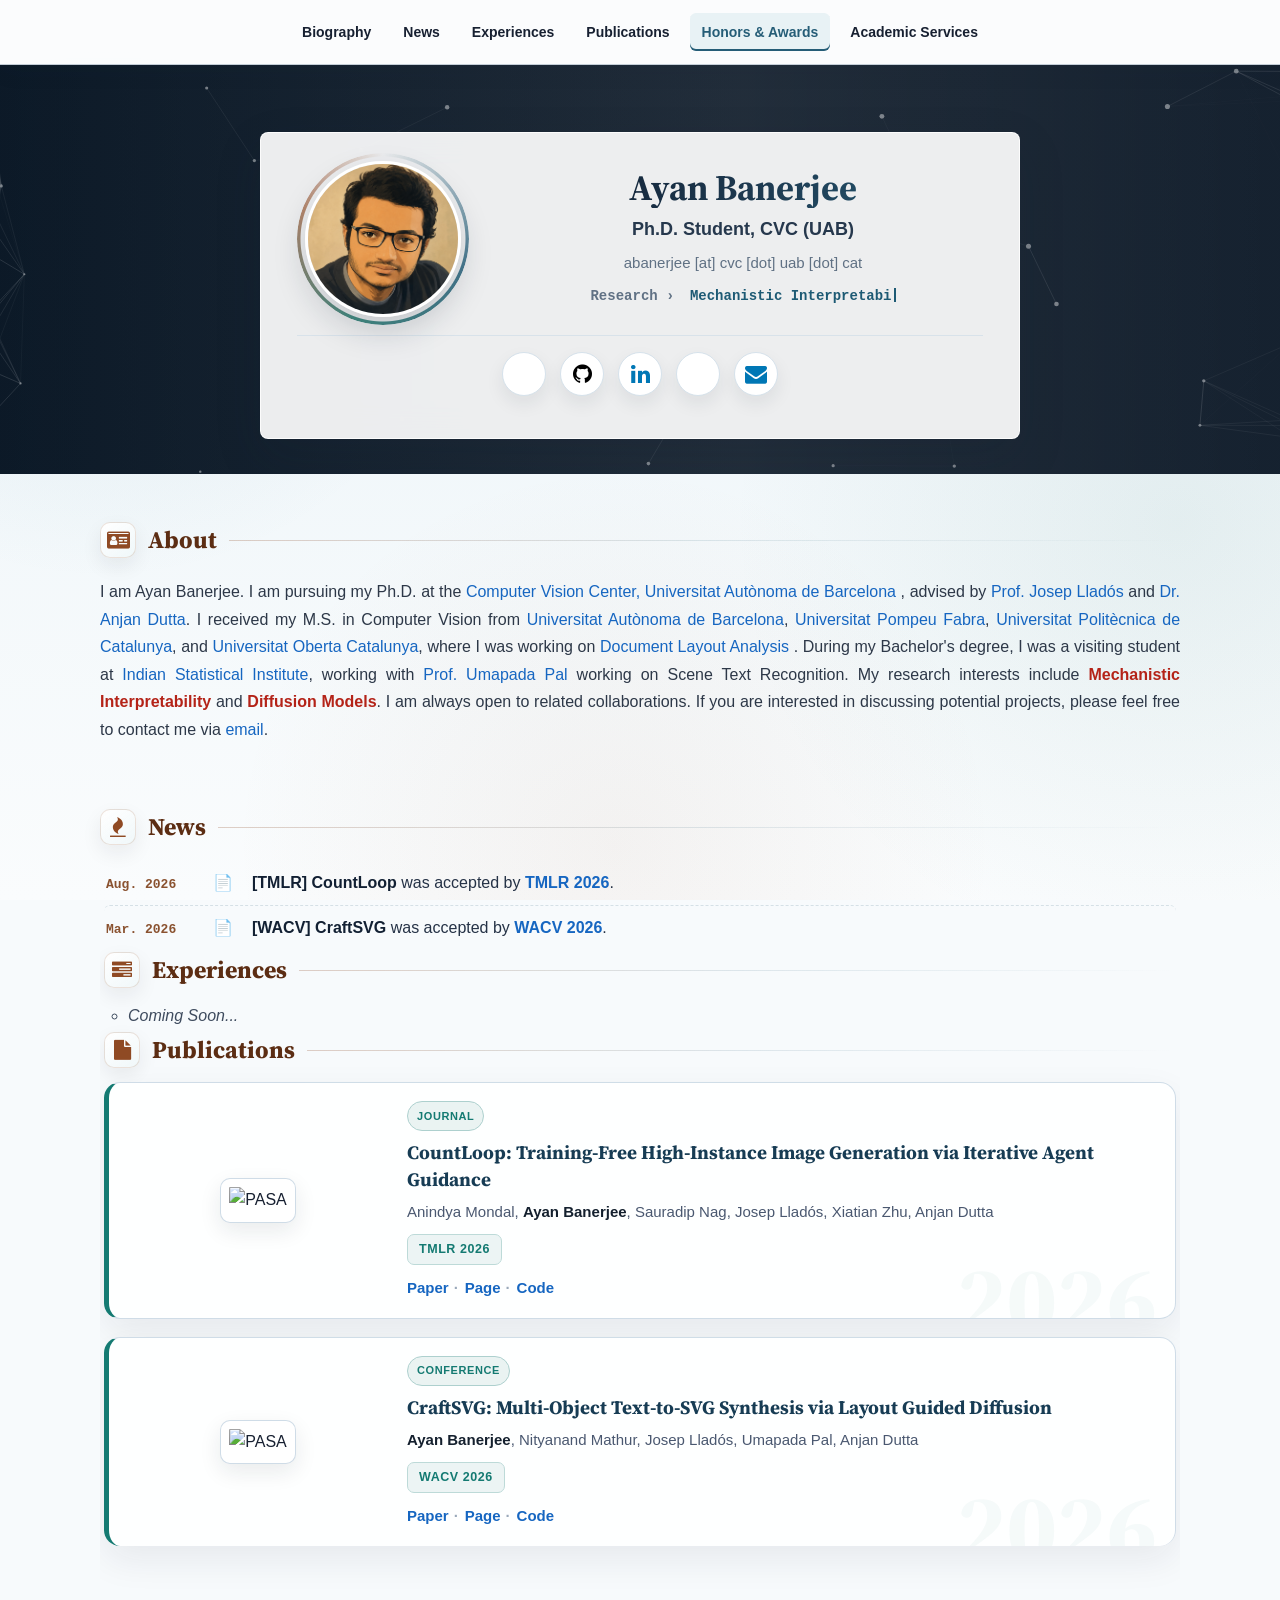
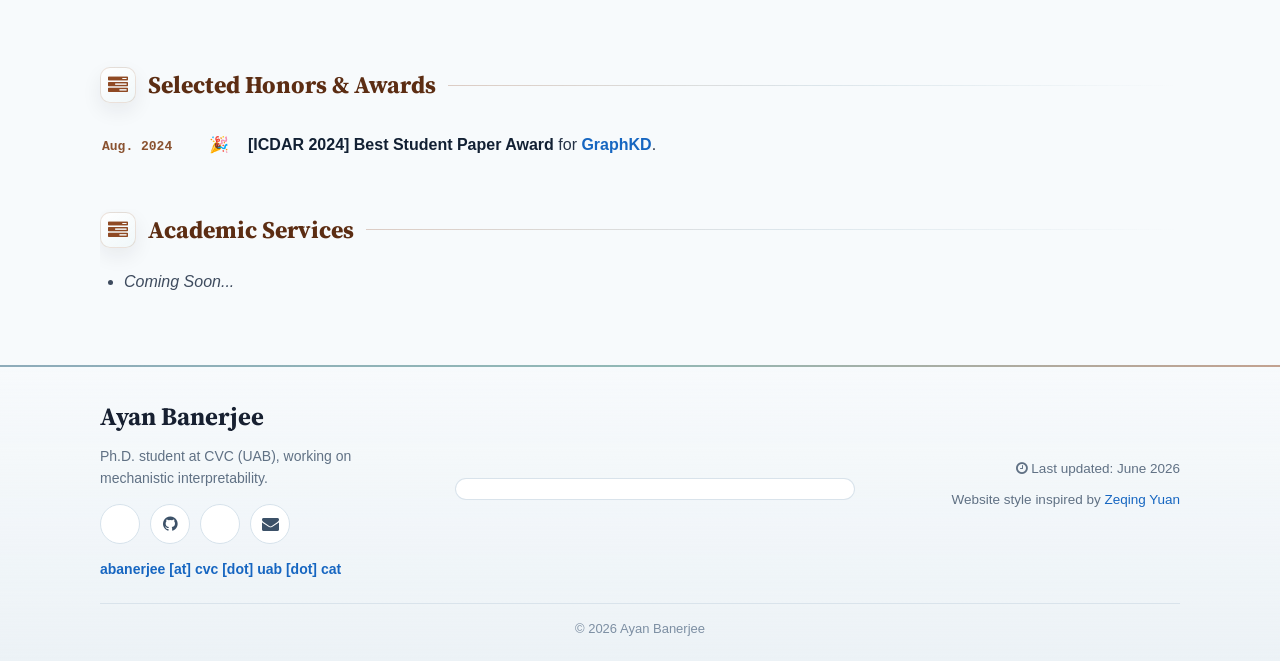
==== index.html @ ef44bd88 "Change news emoji from 🎉 to 📄" ====
<!DOCTYPE html>
<html>

  <head>

  <!-- Global site tag (gtag.js) - Google Analytics -->
  <!-- <script async src="https://www.googletagmanager.com/gtag/js?id=G-RFR2GFKT75"></script>
  <script>
    window.dataLayer = window.dataLayer || [];
    function gtag(){dataLayer.push(arguments);}
    gtag('js', new Date());
  
    gtag('config', 'G-RFR2GFKT75');
  </script> -->
  <!-- Google Tag Manager -->
  <!-- <script>(function(w,d,s,l,i){w[l]=w[l]||[];w[l].push({'gtm.start':
  new Date().getTime(),event:'gtm.js'});var f=d.getElementsByTagName(s)[0],
  'https://www.googletagmanager.com/gtm.js?id='+i+dl;f.parentNode.insertBefore(j,f);
  j=d.createElement(s),dl=l!='dataLayer'?'&l='+l:'';j.async=true;j.src=
  })(window,document,'script','dataLayer','GTM-NC38VTD');</script> -->
  <!-- End Google Tag Manager -->

  <meta charset="utf-8">
  <meta http-equiv="X-UA-Compatible" content="IE=edge">
  <!-- <meta http-equiv="refresh" content="0; URL=https://cs.stanford.edu/~leoyuan/"> -->

  <meta name="viewport" content="width=device-width, initial-scale=1">
	  
	<!-- <meta name="google-site-verification" content="u_--0s_Uw50r4zCgRrzltkmFhNCduYOJwPGlKVTuNJU" /> -->

  <title>Ayan Banerjee</title>
  <meta name="description" lang="en" content="Academic homepage for Ayan Banerjee">
  <meta name="keywords" lang="en" content="Ayan Banerjee" />
  

  <link rel="icon" href="data:image/svg+xml,%3Csvg xmlns='http://www.w3.org/2001/svg' viewBox='0 0 100 100'%3E%3Ctext y='0.9em' font-size='90'%3E%F0%9F%8C%9F%3C/text%3E%3C/svg%3E">
  <link rel="stylesheet" href="main.css">
  <link rel="stylesheet" href="https://maxcdn.bootstrapcdn.com/font-awesome/4.7.0/css/font-awesome.min.css">
  <link rel="stylesheet" href="https://cdn.jsdelivr.net/gh/jpswalsh/academicons@1/css/academicons.min.css">
  <link rel="preconnect" href="https://fonts.googleapis.com">
  <link rel="preconnect" href="https://fonts.gstatic.com" crossorigin>
  <link rel="stylesheet" href="https://fonts.googleapis.com/css2?family=Source+Serif+4:opsz,wght@8..60,600;8..60,700;8..60,800&display=swap">

  <!--[if lt IE 9]>
<script src="//cdnjs.cloudflare.com/ajax/libs/html5shiv/r29/html5.min.js">
</script>
<![endif]-->

  <script type="text/javascript">
    function ShowHide(divId, linkDivId) {
        if(document.getElementById(divId).style.display == 'none') {
            document.getElementById(divId).style.display='block';
            document.getElementById(linkDivId).style.display='none'; // Hide the "read more" link
        }
        else {
            document.getElementById(divId).style.display = 'none';
        }
    }
  </script>

  <style>
    li.indented {
        position: relative;
        padding-left: 90px;
    }

    li.indented::before {
        content: attr(data-date);
        position: absolute;
        left: 0;
        top: 0;
        white-space: nowrap;
    }
  </style>
  

  
</head>


<body>

    <!-- Google Tag Manager (noscript) -->
<!-- <noscript><iframe src="https://www.googletagmanager.com/ns.html?id=GTM-NC38VTD"
height="0" width="0" style="display:none;visibility:hidden"></iframe></noscript> -->
<!-- End Google Tag Manager (noscript) -->

    <div id="scroll-progress" aria-hidden="true"></div>

    <header class="site-header">

  <div class="wrapper">
<nav class="site-nav">
  <a href="#" class="menu-icon">
    <svg viewBox="0 0 18 15">
      <path fill="#424242" d="M18,1.484c0,0.82-0.665,1.484-1.484,1.484H1.484C0.665,2.969,0,2.304,0,1.484l0,0C0,0.665,0.665,0,1.484,0 h15.031C17.335,0,18,0.665,18,1.484L18,1.484z"/>
      <path fill="#424242" d="M18,7.516C18,8.335,17.335,9,16.516,9H1.484C0.665,9,0,8.335,0,7.516l0,0c0-0.82,0.665-1.484,1.484-1.484 h15.031C17.335,6.031,18,6.696,18,7.516L18,7.516z"/>
      <path fill="#424242" d="M18,13.516C18,14.335,17.335,15,16.516,15H1.484C0.665,15,0,14.335,0,13.516l0,0 c0-0.82,0.665-1.484,1.484-1.484h15.031C17.335,12.031,18,12.696,18,13.516L18,13.516z"/>
    </svg>
  </a>

  <div class="trigger">
    <a class="page-link" href="#bio"><b>Biography</b></a>
    <a class="page-link" href="#news"><b>News</b></a>
    <a class="page-link" href="#timeline"><b>Experiences</b></a>
    <a class="page-link" href="#publications"><b>Publications</b></a>
   <!-- <a class="page-link" href="#codebase"><b>GitHub</b></a> -->
    <a class="page-link" href="#awards"><b>Honors & Awards</b></a>
    <a class="page-link" href="#academicservices"><b>Academic Services </b></a>
    <!--<a class="page-link" href="#otherprojects">Projects</a>-->
    <!-- Button for Posts -->
  </div>
</nav>
  </div>
</header>

  <div id="profile-cover" class="cover shallow-bg img-responsive">
    <canvas id="neural-canvas" aria-hidden="true"></canvas>
    <div id="profile-namecard" class="profile-wrapper wrapper-light">
      <div id="my-pic" class="profile-col profile-col-1">
        <img id="profile-avatar" src="images/me.png" alt="Me" class="circle-img border-dark"/>
      </div>
      <div id="my-contact" class="profile-col profile-col-2">
        <div id="my-name" class="text-grey-dark">
          Ayan Banerjee<br>
        </div>
        <div id="my-title" class="text-grey">
          Ph.D. Student, CVC (UAB)
        </div>
        <div id="my-email" class="text-grey-light">
          abanerjee [at] cvc [dot] uab [dot] cat
        </div>
        <div id="my-research-line" aria-label="Research interests">
          <span class="typing-prefix">Research&nbsp;›</span>
          <span id="typing-text"></span><span class="typing-caret" aria-hidden="true"></span>
        </div>

	</div>
        <div class="social-media">
          <a href="https://scholar.google.com/citations?user=1Ew-_BcAAAAJ&hl=en" target="_blank" class="icon-button linkedin">
          <i class="ai ai-google-scholar-square icon-linkedin"></i>
            <span></span>
          </a>

          <a href="https://github.com/ayanban011" target="_blank" class="icon-button github">
            <i class="fa fa-github icon-github"></i>
            <span></span>
          </a>

          <a href="https://www.linkedin.com/in/ayan-banerjee-733b5b16b/" target="_blank" class="icon-button linkedin">
            <i class="fa fa-linkedin icon-linkedin"></i>
            <span></span>
          </a>
         
          <a href="work/Resume_AyanBanerjee.pdf" target="_blank" class="icon-button github">
            <i class="ai ai-cv icon-github"></i>
            <span></span>
          </a>

          <a href="mailto:abanerjee@cvc.uab.cat" target="_blank" class="icon-button linkedin">
            <i class="fa fa-envelope icon-linkedin"></i>
            <span></span>
          </a>
        </div>
      </div>

      <!-- <div id="my-desc" class="profile-col profile-col-2 hide">
        <div id="my-desc-title">
          Another me.
        </div>
        <div id="my-desc-content">
          I enjoy running, traveling, hiking, movies, music and so much more<br>
        </div>
      </div> -->
    </div>
  <!-- <script type="text/javascript">
    function deepFeature()
    {
      $('#profile-avatar').attr('src', 'images/self-portrait/deep-me.jpg');
      $('#profile-avatar').removeClass('border-dark');
      $('#profile-avatar').addClass('border-bright');

      $('#profile-cover').removeClass('shallow-bg');
      $('#profile-cover').addClass('deep-bg');
      
      $('#profile-namecard').removeClass('wrapper-light');
      $('#profile-namecard').addClass('wrapper-dark');
      
      $('#my-desc').removeClass('hide');
      $('#my-contact').addClass('hide');    
      // console.log('Move in now...');
    }

    function shallowFeature()
    {
      $('#profile-avatar').attr('src', 'images/self-portrait/me.jpg');
      $('#profile-avatar').removeClass('border-bright');
      $('#profile-avatar').addClass('border-dark');

      $('#profile-cover').removeClass('deep-bg');
      $('#profile-cover').addClass('shallow-bg');
      
      $('#profile-namecard').removeClass('wrapper-dark');
      $('#profile-namecard').addClass('wrapper-light');
      
      $('#my-contact').removeClass('hide');
      $('#my-desc').addClass('hide');
      // console.log('Move out now...');
    }

    $(function() { 
      $('#my-pic').hover(deepFeature, shallowFeature);
    })

  </script> -->

<div class="page-content">
<div class="wrapper">
<div id="bio" class="bio">

  <h1 class="md-heading text-left">
    <i class="fa fa-id-card" aria-hidden="true"></i>
    About
  </h1>
  <div class="bio-body" style="overflow:hidden;">
    <p>
      I am Ayan Banerjee. I am pursuing my Ph.D. at the <a href="https://www.cvc.uab.es/" target="_blank">Computer Vision Center, Universitat Autònoma de Barcelona
</a>, advised by <a href="https://scholar.google.com/citations?hl=en&user=92pWl-AAAAAJ&view_op=list_works&sortby=pubdate" target="_blank">Prof. Josep Lladós</a> and <a href="https://scholar.google.com/citations?user=1aKTzmIAAAAJ&hl=en" target="_blank">Dr. Anjan Dutta</a>.
      I received my M.S. in Computer Vision from <a href="https://www.uab.cat/" target="_blank">Universitat Autònoma de Barcelona</a>, <a href="https://www.upf.edu/en/" target="_blank">Universitat Pompeu Fabra</a>, <a href="https://www.upc.edu/ca" target="_blank">Universitat Politècnica de Catalunya</a>, and <a href="https://www.uoc.edu/en" target="_blank">Universitat Oberta Catalunya</a>,
      where I was working on <a href="https://scholar.google.com/citations?user=1Ew-_BcAAAAJ&hl=en" target="_blank">Document Layout Analysis </a>.
      During my Bachelor's degree, I was a visiting student at <a href="https://www.isical.ac.in/index" target="_blank">Indian Statistical Institute</a>,
      working with <a href="https://www.isical.ac.in/~umapada/" target="_blank">Prof. Umapada Pal</a> working on Scene Text Recognition.
      My research interests include <span class="research-highlight">Mechanistic Interpretability</span> and <span class="research-highlight">Diffusion Models</span>.
      I am always open to related collaborations. If you are interested in discussing potential projects, please feel free to contact me via
      <a href="mailto:abanerjee@cvc.uab.cat" target="_blank">email</a>.

      <!--<br>
      <span class="about-highlight">I will be attending <a href="https://2026.ieee-isit.org/" target="_blank">ISIT 2026</a> and <a href="https://icml.cc/Conferences/2026" target="_blank">ICML 2026</a>, and I look forward to meeting you in person there.</span>
      <br>-->
    </p>
<!--
<div class="bio-grid">
<div class="bio-panel">
  <h3>
    <i class="fa fa-star" aria-hidden="true"></i>
    <strong>Interests</strong>
  </h3>
  <ul>
    <li><b>Multi-modal Large Language Models</b></li>
    <li><b>Watermarking for LLMs</b></li>
    <li><b>World Models</b></li>
    <li><b>Computer Vision</b></li>
  
  </ul>
</div>

<div class="bio-panel">
  <h3>
    <i class="fa fa-graduation-cap" aria-hidden="true"></i>
    <strong>Education</strong>
  </h3>
  <b>Jiangxi University of Science and Technology</b><br>
  <ul>
    <li>B.Eng. in Artificial Intelligence, Sep. 2021 - Jun. 2025</li>
    <li>Advisor: <a href="https://ie.jxust.edu.cn/info/1094/8189.htm" target="_blank">Prof. Huilan Luo</a></li>
  </ul>
</div>
</div>
-->
</div>
</div>
<!---Need to Edit-->

<div id="news" class="news-section">
  <h1 class="md-heading text-left">
    <i class="fa fa-fire" aria-hidden="true"></i>
    News
  </h1>
  <!--<ul class="placeholder-list">
      <li><em>Coming Soon...</em></li>
    </ul>-->

  <ul class="news-list">
    <li class="news-item">
      <time datetime="2026-08">Aug. 2026</time>
      <span class="news-emoji" aria-hidden="true">📄</span>
      <span><strong>[TMLR]</strong> <strong>CountLoop</strong> was accepted by <a href="https://arxiv.org/abs/2508.16644" target="_blank">TMLR 2026</a>.</span>
    </li>

    <li class="news-item">
      <time datetime="2026-03">Mar. 2026</time>
      <span class="news-emoji" aria-hidden="true">📄</span>
      <span><strong>[WACV]</strong> <strong>CraftSVG</strong> was accepted by <a href="https://arxiv.org/abs/2404.00412" target="_blank">WACV 2026</a>.</span>
    </li>
    <!--
    <li class="news-item">
      <time datetime="2025-08">Aug. 2025</time>
      <span class="news-emoji" aria-hidden="true">🏫</span>
      <span><strong>[HKUST(GZ)]</strong> Joined <a href="https://hkust-gz.edu.cn/" target="_blank">HKUST(GZ)</a> as a Research Assistant.</span>
    </li>
    <li class="news-item">
      <time datetime="2025-06">Jun. 2025</time>
      <span class="news-emoji" aria-hidden="true">🎓</span>
      <span><strong>[JXUST]</strong> Graduated from <a href="https://www.jxust.edu.cn/" target="_blank">Jiangxi University of Science and Technology</a> with a B.Eng. in Artificial Intelligence.</span>
    </li>
    <li class="news-item">
      <time datetime="2025-03">Mar. 2025</time>
      <span class="news-emoji" aria-hidden="true">📄</span>
      <span><strong>[TGRS]</strong> <strong>LiteSalNet</strong> was accepted by <a href="https://ieeexplore.ieee.org/document/10945380" target="_blank">TGRS</a>.</span>
    </li>
  </ul>
</div>
-->
<div id="timeline" class="timeline-brief">
  <h1 class="md-heading text-left">
    <i class="fa fa-tasks" aria-hidden="true"></i>
    Experiences
  </h1>
  <ul class="placeholder-list">
      <li><em>Coming Soon...</em></li>
    </ul>
  <!--
  <div class="timeline-body">

    <div class="timeline-item">
      <div class="timeline-date">
        <img class="social-icon" src="images/images/hkust-gz.png"/>
        Aug. 2025 - Now
      </div>
      <div class="timeline-title">
        Research Assistant @ <a href="https://hkust-gz.edu.cn/" target="_blank">Hong Kong University of Science and Technology (Guangzhou)</a>
      </div>
      <div class="timeline-desc">
        <div class="timeline-host">
          Supervisor: <a href="https://haiyun-he.github.io/" target="_blank">Assistant Prof. Haiyun He</a>
        </div>
      </div>
    </div>

    <div class="timeline-item">
      <div class="timeline-date">
        <img class="social-icon wide-logo" src="https://www.zhipuai.cn/logo-en.svg" alt="Z.AI logo"/>
        Feb. 2025 - Jul. 2025
      </div>
      <div class="timeline-title">
        Algorithm Intern @ <a href="https://zhipuai.cn/" target="_blank">Z.AI</a>
      </div>
      <div class="timeline-desc">
        <div class="timeline-host">
          Focus: Large Language Model Inference and Hallucination
        </div>
      </div>
    </div>

    <div class="timeline-item">
      <div class="timeline-date">
        <img class="social-icon" src="images/images/WU.png"/>
        Jul. 2024 - Jan. 2025
      </div>
      <div class="timeline-title">
        Visiting Student @ <a href="https://westlake.edu.cn/" target="_blank">Westlake University</a>
      </div>
      <div class="timeline-desc">
        <div class="timeline-host">
          Supervisor: <a href="https://huanwang.tech/" target="_blank">Assistant Prof. Huan Wang</a>
        </div>
      </div>
    </div>

    <div class="timeline-item">
      <div class="timeline-date">
        <img class="social-icon" src="https://www.urongda.com/images/normal/medium/jiangxi-university-of-science-and-technology-logo-1024px.png" alt="JXUST logo"/>
        Sep. 2021 - Jun. 2025
      </div>
      <div class="timeline-title">
        B.Eng. in Artificial Intelligence @ <a href="https://www.jxust.edu.cn/" target="_blank">Jiangxi University of Science and Technology</a>
      </div>
      <div class="timeline-desc">
        <div class="timeline-host">
          Supervisor: <a href="https://ie.jxust.edu.cn/info/1094/8189.htm" target="_blank">Prof. Huilan Luo</a>
        </div>
      </div>
    </div>

  </div>
</div>
-->
<div id="publications" class="publications">
  <h1 class="md-heading text-left">
    <i class="fa fa-file" aria-hidden="true"></i>
    Publications
  </h1>
  
  <div class="pub-list">
    <!--PASA-->
    <div class="pub pub-conference" data-selected="true" data-year="2026">
      <div class="pub-left" data-venue="TMLR 2026">
        <img class="intro-img frame" src="https://arxiv.org/html/2508.16644v4/figs/model_countloop.png" alt="PASA">
      </div>
      <div class="pub-right">
        <div class="pub-eyebrow">
          <span class="pub-kind">Journal</span>
          <!--<span class="pub-rank">CCF A</span>-->
        </div>
        <div class="title">
          CountLoop: Training-Free High-Instance Image Generation via Iterative Agent Guidance
        </div>
        <div class="authors">
          <font style="font-size: 11pt;">
            Anindya Mondal, <b>Ayan Banerjee</b>, Sauradip Nag, Josep Lladós, Xiatian Zhu, Anjan Dutta
          </font>
        </div>
        <div class="publish">
          <span class="place">TMLR 2026</span>
        </div>
        <div class="tags">
          <a class="tag" href="https://arxiv.org/abs/2508.16644" target="_blank">Paper</a>
          <a class="tag" href="https://mondalanindya.github.io/CountLoop/" target="_blank">Page</a>
          <a class="tag" href="https://github.com/mondalanindya/CountLoop/" target="_blank">Code</a>
        </div>
      </div>
    </div>
    <div class="pub pub-conference" data-selected="true" data-year="2026">
      <div class="pub-left" data-venue="WACV 2026">
        <img class="intro-img frame" src="https://arxiv.org/html/2404.00412v3/teaser_wacv.png" alt="PASA">
      </div>
      <div class="pub-right">
        <div class="pub-eyebrow">
          <span class="pub-kind">Conference</span>
          <!--<span class="pub-rank">CCF A</span>-->
        </div>
        <div class="title">
          CraftSVG: Multi-Object Text-to-SVG Synthesis via Layout Guided Diffusion
        </div>
        <div class="authors">
          <font style="font-size: 11pt;">
            <b>Ayan Banerjee</b>, Nityanand Mathur, Josep Lladós, Umapada Pal, Anjan Dutta
          </font>
        </div>
        <div class="publish">
          <span class="place">WACV 2026</span>
        </div>
        <div class="tags">
          <a class="tag" href="https://arxiv.org/abs/2404.00412" target="_blank">Paper</a>
          <a class="tag" href="https://svgcraf.github.io/" target="_blank">Page</a>
          <a class="tag" href="https://github.com/ayanban011/SVGCraft" target="_blank">Code</a>
        </div>
      </div>
    </div>
    <!-- Niagara -->
     <!--
    <div class="pub pub-journal" data-selected="true" data-year="2025">
      <div class="pub-left" data-venue="TCSVT 2025">
        <img class="intro-img frame" src="https://arxiv.org/html/2503.12553v2/x27.png" alt="Niagara">
      </div>
      <div class="pub-right">
        <div class="pub-eyebrow">
          <span class="pub-kind">Journal</span>
          <span class="pub-rank">CCF B</span>
        </div>
        <div class="title">
          Niagara: Normal-Integrated Geometric Affine Field for Scene Reconstruction from a Single View
        </div>
        <div class="authors">
          <font style="font-size: 11pt;">
            Xianzu Wu*, <b>Zhenxin Ai*</b>, Harry Yang, Ser-Nam Lim, Jun Liu, Huan Wang
          </font>
        </div>
        <div class="publish">
          <span class="place">TCSVT 2025</span>
        </div>
        <div class="tags">
          <a class="tag" href="https://ieeexplore.ieee.org/document/11299106" target="_blank">Paper</a>
          <a class="tag" href="https://ai-kunkun.github.io/Niagara_page/" target="_blank">Page</a>
          <a class="tag" href="https://github.com/xianzuwu/Niagara" target="_blank">Code</a>
          <a class="tag tag-media" href="https://mp.weixin.qq.com/s/W9nvpQwYrLRO_NipOMNdcA" target="_blank"><i class="fa fa-newspaper-o" aria-hidden="true"></i>&nbsp;量子位</a>
        </div>
      </div>
    </div>
  -->
    <!-- LiteSalNet -->
     <!--
    <div class="pub pub-journal" data-selected="true" data-year="2025">
      <div class="pub-left" data-venue="TGRS 2025">
        <img class="intro-img frame" src="images/images/LiteSal.png" alt="LiteSalNet">
      </div>
      <div class="pub-right">
        <div class="pub-eyebrow">
          <span class="pub-kind">Journal</span>
          <span class="pub-rank">CCF B</span>
        </div>
        <div class="title">
          A Lightweight Multi-Stream Framework for Salient Object Detection in Optical Remote Sensing
        </div>
        <div class="authors">
          <font style="font-size: 11pt;">
            <b>Zhenxin Ai</b>, Huilan Luo, Jianqin Wang
          </font>
        </div>
        <div class="publish">
          <span class="place">TGRS 2025</span>
        </div>
        <div class="tags">
          <a class="tag" href="https://ieeexplore.ieee.org/document/10945380" target="_blank">Paper</a>
          <a class="tag" href="https://ai-kunkun.github.io/LiteSalNet_page/" target="_blank">Page</a>
          <a class="tag" href="https://github.com/ai-kunkun/LiteSalNet" target="_blank">Code</a>
        </div>
      </div>
    </div>
  -->
  </div>
</div>
<!--
<div id="codebase" class="bio">
  <div class="bio-body" style="overflow:hidden;">
    <h1 class="md-heading text-left">
      <i class="fa fa-github" aria-hidden="true"></i>
      GitHub
    </h1>  

    <div class="card-container">
    -->
        <!-- PASA -->
         <!--
        <div class="github-card">
          <div>
            <a class="repo-link" href="https://github.com/ai-kunkun/PASA" target="_blank">
              ai-kunkun/<strong>PASA</strong>
            </a>
            <span class="label">Project</span>
          </div>
          <div class="description">
            Official implementation of <em>PASA</em>: A principled embedding-space watermarking approach for LLM-generated text under semantic-invariant attacks.
          </div>
          <div class="meta">
            <div class="dot"></div>
            <div>Python</div>
            <a href="https://github.com/ai-kunkun/PASA/stargazers" target="_blank">
              <svg fill="currentColor" viewBox="0 0 1024 1024" xmlns="http://www.w3.org/2000/svg" aria-hidden="true">
                <path d="M908.1 353.1l-253.9-36.9L540.7 86.1c-3.1-6.3-8.2-11.4-14.5-14.5-15.8-7.8-35-1.3-42.9 
                14.5L369.8 316.2 115.9 353.1c-7 1-13.4 4.3-18.3 9.3a32.05 32.05 0 0 0 .6 45.3l183.7 
                179.1-43.4 252.9a31.95 31.95 0 0 0 46.4 33.7L512 754l227.1 
                119.4c6.2 3.3 13.4 4.4 20.3 3.2 17.4-3 29.1-19.5 
                26.1-36.9l-43.4-252.9 183.7-179.1c5-4.9 
                8.3-11.3 9.3-18.3 2.7-17.5-9.5-33.7-27-36.3z"></path>
              </svg>
              Star &nbsp; <span id="star-pasa">–</span>
            </a>
            <a href="https://github.com/ai-kunkun/PASA/network/members" target="_blank">
              <svg fill="currentColor" viewBox="0 0 16 16" xmlns="http://www.w3.org/2000/svg" aria-hidden="true">
                <path d="M14 4a2 2 0 1 0-2.47 1.94V7a.48.48 0 0 1-.27.44L8.49 
                8.88l-2.76-1.4A.49.49 0 0 1 5.46 7V5.94a2 2 0 1 0-1 
                0V7a1.51 1.51 0 0 0 .82 1.34L8 
                9.74v1.32a2 2 0 1 0 1 0V9.74l2.7-1.36A1.49 
                1.49 0 0 0 12.52 7V5.92A2 2 0 0 0 14 
                4zM4 4a1 1 0 1 1 2 0 1 1 0 0 1-2 
                0zm5.47 9a1 1 0 1 1-2 0 1 1 0 0 
                1 2 0zM12 5a1 1 0 1 1 0-2 1 1 0 0 1 0 2z"></path>
              </svg>
              Fork &nbsp; <span id="fork-pasa">–</span>
            </a>
          </div>
        </div>
      -->
        <!-- Niagara -->
        <!--
        <div class="github-card">
          <div>
            <a class="repo-link" href="https://github.com/xianzuwu/Niagara" target="_blank">
              xianzuwu/<strong>Niagara</strong>
            </a>
            <span class="label">Project</span>
          </div>
          <div class="description">
            Official PyTorch implementation of <em>Niagara</em>: Normal-Integrated Geometric Affine Field for Single-View Scene Reconstruction.
          </div>
          <div class="meta">
            <div class="dot"></div>
            <div>Python</div>
            <a href="https://github.com/xianzuwu/Niagara/stargazers" target="_blank">
              <svg fill="currentColor" viewBox="0 0 1024 1024" xmlns="http://www.w3.org/2000/svg" aria-hidden="true">
                <path d="M908.1 353.1l-253.9-36.9L540.7 86.1c-3.1-6.3-8.2-11.4-14.5-14.5-15.8-7.8-35-1.3-42.9 
                14.5L369.8 316.2 115.9 353.1c-7 1-13.4 4.3-18.3 9.3a32.05 32.05 0 0 0 .6 45.3l183.7 
                179.1-43.4 252.9a31.95 31.95 0 0 0 46.4 33.7L512 754l227.1 
                119.4c6.2 3.3 13.4 4.4 20.3 3.2 17.4-3 29.1-19.5 
                26.1-36.9l-43.4-252.9 183.7-179.1c5-4.9 
                8.3-11.3 9.3-18.3 2.7-17.5-9.5-33.7-27-36.3z"></path>
              </svg>
              Star &nbsp; <span id="star-niagara">–</span>
            </a>
            <a href="https://github.com/xianzuwu/Niagara/network/members" target="_blank">
              <svg fill="currentColor" viewBox="0 0 16 16" xmlns="http://www.w3.org/2000/svg" aria-hidden="true">
                <path d="M14 4a2 2 0 1 0-2.47 1.94V7a.48.48 0 0 1-.27.44L8.49 
                8.88l-2.76-1.4A.49.49 0 0 1 5.46 7V5.94a2 2 0 1 0-1 
                0V7a1.51 1.51 0 0 0 .82 1.34L8 
                9.74v1.32a2 2 0 1 0 1 0V9.74l2.7-1.36A1.49 
                1.49 0 0 0 12.52 7V5.92A2 2 0 0 0 14 
                4zM4 4a1 1 0 1 1 2 0 1 1 0 0 1-2 
                0zm5.47 9a1 1 0 1 1-2 0 1 1 0 0 
                1 2 0zM12 5a1 1 0 1 1 0-2 1 1 0 0 1 0 2z"></path>
              </svg>
              Fork &nbsp; <span id="fork-niagara">–</span>
            </a>
          </div>
        </div>
      -->
        <!-- LiteSalNet -->
        <!--
        <div class="github-card">
          <div>
            <a class="repo-link" href="https://github.com/ai-kunkun/LiteSalNet" target="_blank">
              ai-kunkun/<strong>LiteSalNet</strong>
            </a>
            <span class="label">Project</span>
          </div>
          <div class="description">
            A PyTorch implementation of LiteSalNet for Remote Sensing Salient Object Detection.
          </div>
          <div class="meta">
            <div class="dot"></div>
            <div>Python</div>
            <a href="https://github.com/ai-kunkun/LiteSalNet/stargazers" target="_blank">
              <svg fill="currentColor" viewBox="0 0 1024 1024" xmlns="http://www.w3.org/2000/svg" aria-hidden="true">
                <path d="M908.1 353.1l-253.9-36.9L540.7 86.1c-3.1-6.3-8.2-11.4-14.5-14.5-15.8-7.8-35-1.3-42.9 
                14.5L369.8 316.2 115.9 353.1c-7 1-13.4 4.3-18.3 9.3a32.05 32.05 0 0 0 .6 45.3l183.7 
                179.1-43.4 252.9a31.95 31.95 0 0 0 46.4 33.7L512 754l227.1 
                119.4c6.2 3.3 13.4 4.4 20.3 3.2 17.4-3 29.1-19.5 
                26.1-36.9l-43.4-252.9 183.7-179.1c5-4.9 
                8.3-11.3 9.3-18.3 2.7-17.5-9.5-33.7-27-36.3z"></path>
              </svg>
              Star &nbsp; <span id="star-litesal">–</span>
            </a>
            <a href="https://github.com/ai-kunkun/LiteSalNet/network/members" target="_blank">
              <svg fill="currentColor" viewBox="0 0 16 16" xmlns="http://www.w3.org/2000/svg" aria-hidden="true">
                <path d="M14 4a2 2 0 1 0-2.47 1.94V7a.48.48 0 0 1-.27.44L8.49 
                8.88l-2.76-1.4A.49.49 0 0 1 5.46 7V5.94a2 2 0 1 0-1 
                0V7a1.51 1.51 0 0 0 .82 1.34L8 
                9.74v1.32a2 2 0 1 0 1 0V9.74l2.7-1.36A1.49 
                1.49 0 0 0 12.52 7V5.92A2 2 0 0 0 14 
                4zM4 4a1 1 0 1 1 2 0 1 1 0 0 1-2 
                0zm5.47 9a1 1 0 1 1-2 0 1 1 0 0 
                1 2 0zM12 5a1 1 0 1 1 0-2 1 1 0 0 1 0 2z"></path>
              </svg>
              Fork &nbsp; <span id="fork-litesal">–</span>
            </a>
          </div>
        </div>
      -->
    </div> <!-- /card-container --> 
  </div>
</div>

<!-- Auto-fetch GitHub stars/forks -->
<script>
(function () {
  const repos = [
    { owner: 'ai-kunkun', name: 'PASA', starEl: 'star-pasa', forkEl: 'fork-pasa' },
    { owner: 'xianzuwu', name: 'Niagara', starEl: 'star-niagara', forkEl: 'fork-niagara' },
    { owner: 'ai-kunkun', name: 'LiteSalNet', starEl: 'star-litesal', forkEl: 'fork-litesal' }
  ];

  function formatNum(n) {
    if (typeof n !== 'number') return '–';
    if (n < 1000) return String(n);
    if (n < 1000000) return (n/1000).toFixed(n % 1000 === 0 ? 0 : 1).replace(/\.0$/, '') + 'k';
    return (n/1000000).toFixed(n % 1000000 === 0 ? 0 : 1).replace(/\.0$/, '') + 'M';
  }

  function animateCount(node, target) {
    if (!node) return;
    if (typeof target !== 'number') { node.textContent = '–'; return; }
    var reduceMotion = window.matchMedia && window.matchMedia('(prefers-reduced-motion: reduce)').matches;
    if (reduceMotion || target === 0 || !window.requestAnimationFrame) {
      node.textContent = formatNum(target);
      return;
    }
    var start = null, duration = 900;
    function frame(ts) {
      if (start === null) start = ts;
      var p = Math.min((ts - start) / duration, 1);
      var eased = 1 - Math.pow(1 - p, 3);
      node.textContent = formatNum(Math.round(target * eased));
      if (p < 1) requestAnimationFrame(frame);
    }
    requestAnimationFrame(frame);
  }

  repos.forEach(async ({ owner, name, starEl, forkEl }) => {
    const starNode = document.getElementById(starEl);
    const forkNode = document.getElementById(forkEl);
    try {
      const res = await fetch(`https://api.github.com/repos/${owner}/${name}`);
      if (!res.ok) throw new Error('GitHub API error: ' + res.status);
      const data = await res.json();
      animateCount(starNode, data.stargazers_count);
      animateCount(forkNode, data.forks_count);
    } catch (e) {
      // Keep the default placeholder if the GitHub API request fails.
      // Optional: console.warn(e);
    }
  });
})();
</script>


  </div>
	
<!-- JavaScript to handle button clicks -->
<script>
  // Optional publication filter buttons. Guarded to avoid console errors if the buttons are not shown.
  const showSelectedBtn = document.getElementById('show-selected-btn');
  const showAllBtn = document.getElementById('show-all-btn');
  const publications = document.querySelectorAll('.pub');

  if (showSelectedBtn) {
    showSelectedBtn.addEventListener('click', function() {
      publications.forEach(pub => {
        pub.style.display = pub.getAttribute('data-selected') === 'true' ? 'block' : 'none';
      });
    });
  }

  if (showAllBtn) {
    showAllBtn.addEventListener('click', function() {
      publications.forEach(pub => {
        pub.style.display = 'block';
      });
    });
  }
</script>

<!-- Removed obsolete GitHub stats script for unrelated repositories to avoid missing-element JavaScript errors. -->




<style>
  .reviewer-section {
    display: flex;
    flex-wrap: wrap;
    margin-top: 8px;
  }

  .reviewer-column {
    flex: 1 1 50%;
    box-sizing: border-box;
    padding-right: 20px;
    font-size: 0.85em;
    line-height: 1.6;
    position: relative;
    padding-left: 1em;
    margin-bottom: 4px;
  }

  .reviewer-column::before {
    content: "•";
    position: absolute;
    left: 0;
    color: #555;
  }

  @media (max-width: 600px) {
    .reviewer-column {
      flex: 1 1 100%;
    }
  }

  .reviewer-title {
    margin-top: 12px;
    font-weight: bold;
  }
</style>
<div class="wrapper">
  <div id="awards" class="bio">
    <h1 class="md-heading text-left">
      <i class="fa fa-tasks" aria-hidden="true"></i>
      Selected Honors & Awards
    </h1>
    <li class="news-item">
      <time datetime="2024-08">Aug. 2024</time>
      <span class="news-emoji" aria-hidden="true">🎉</span>
      <span><strong>[ICDAR 2024]</strong> <strong>Best Student Paper Award</strong> for <a href="https://arxiv.org/abs/2402.11401" target="_blank">GraphKD</a>.</span>
    </li>
  </div>
</div>

<div class="wrapper">
  <div id="academicservices" class="bio">
    <div class="bio-body" style="overflow:hidden;">
      <h1 class="md-heading text-left">
        <i class="fa fa-tasks" aria-hidden="true"></i>
        Academic Services
      </h1>  
      <ul class="placeholder-list">
        <li><em>Coming Soon...</em></li>
      </ul>
    </div>
  </div>
</div>

<!-- 
<div class="wrapper">
  <div id="academicservices" class="bio">
    <div class="bio-body" style="overflow:hidden;">
      <h1 class="md-heading text-left">
        <i class="fa fa-tasks" aria-hidden="true"></i>
        Academic Services
      </h1>  

      <div class="reviewer-title">Conference Reviewer:</div>
      <div class="reviewer-section">
        <div class="reviewer-column">Conference on Computer Vision and Pattern Recognition (CVPR)</div>
        <div class="reviewer-column">International Conference on Computer Vision (ICCV)</div>
        <div class="reviewer-column">European Conference on Computer Vision (ECCV)</div>
        <div class="reviewer-column">Conference on Neural Information Processing Systems (NeurIPS)</div>
        <div class="reviewer-column">International Conference on Learning Representations (ICLR)</div>
        <div class="reviewer-column">International Conference on Machine Learning (ICML)</div>
        <div class="reviewer-column">International Conference on Robotics and Automation (ICRA)</div>
        <div class="reviewer-column">International Conference on Intelligent Robots and Systems (IROS)</div>
      </div>

      <div class="reviewer-title">Journal Reviewer:</div>
      <div class="reviewer-section">
        <div class="reviewer-column">International Journal of Computer Vision (IJCV)</div>
        <div class="reviewer-column">Transactions on Pattern Analysis and Machine Intelligence (TPAMI)</div>
        <div class="reviewer-column">Transactions on Neural Networks and Learning Systems (TNNLS)</div>
        <div class="reviewer-column">Transactions on Circuits and Systems for Video Technology (TCSVT)</div>
        <div class="reviewer-column">Transactions on Multimedia (TMM)</div>
        <div class="reviewer-column">Robotics and Automation Letters (RA-L)</div>
      </div>
    </div>
  </div>
</div>
 



<!-- <div style="display: flex; justify-content: center; align-items: center;">
  <div style="max-width: 400px; width: 100%;">
    <script type="text/javascript" id="clustrmaps" src="//clustrmaps.com/map_v2.js?d=K9NLvpbM7GH1cTCvhvVlo4LW5p-d2mRZYw6UhrAFw0g&cl=ffffff&w=a"></script>
  </div>
</div>


<footer class="site-footer">
  <div class="wrapper">
    <div class="footer-col-wrapper">
      <div class="footer-col  footer-col-1">
        <ul class="contact-list">
          <li>Personal Email:</li>
          <li><a href="mailto:">jcenaa [at] connect.ust.hk</a></li>
        </ul>
      </div>

      <div class="footer-col  footer-col-2">
          <a href="https://scholar.google.com/citations?user=7SKAhBwAAAAJ&hl=en" target="_blank" class="icon-button github">
          <i class="ai ai-google-scholar-square icon-github"></i>
            <span></span>
          </a>

          <a href="https://github.com/Jun-CEN" target="_blank" class="icon-button github">
            <i class="fa fa-github icon-github"></i>
            <span></span>
          </a>

          <a href="https://www.linkedin.com/in/jun-cen-45b995219/" target="_blank" class="icon-button linkedin">
            <i class="fa fa-linkedin icon-linkedin"></i>
            <span></span>
          </a>
          -->
          <!-- <a href="work/Resume_Jun_CEN.pdf" target="_blank" class="icon-button github">
            <i class="ai ai-cv icon-github"></i>
            <span></span>
          </a>
      </div>
	<div class="footer-col footer-col-3">
    	<!--<a href="https://hits.seeyoufarm.com"><img src="https://hits.seeyoufarm.com/api/count/incr/badge.svg?url=https%3A%2F%2Fwillhua127.github.io&count_bg=%2379C83D&title_bg=%23555555&icon=&icon_color=%23E7E7E7&title=hits&edge_flat=false"/></a> -->
	<!-- <a href="https://hits.seeyoufarm.com"><img src="https://hits.seeyoufarm.com/api/count/incr/badge.svg?user=Lxe71v4AAAAJ&hl=en&url=https%3A%2F%2Fscholar.google.com%2Fcitations&count_bg=%2379C83D&title_bg=%23555555&icon=&icon_color=%23E7E7E7&title=hits&edge_flat=false"/></a>
		<p class="text">Last updated: Aug, 2025.<br>The style of this website is borrowed from <a href='https://leoyuan.site/' target="_blank">Zeqing Yuan's</a>.</p>
	</div> -->
  <!-- </div>
  </div>

</footer>
    <div class="back-to-top">Top</div>


<script type="text/javascript">
jQuery(document).ready(function() {
    var offset = 220;
    var duration = 500;
    jQuery(window).scroll(function() {
        if (jQuery(this).scrollTop() > offset) {
            jQuery('.back-to-top').fadeIn(duration);
        } else {
            jQuery('.back-to-top').fadeOut(duration);
    
        }
    });
    jQuery('.back-to-top').click(function(event) {
        event.preventDefault();
        jQuery('html, body').animate({scrollTop: 0}, duration);
        return false;
    })
});
</script>
  </body> --> 

<!--
  <script>
  (function(i,s,o,g,r,a,m){i['GoogleAnalyticsObject']=r;i[r]=i[r]||function(){
  (i[r].q=i[r].q||[]).push(arguments)},i[r].l=1*new Date();a=s.createElement(o),
  m=s.getElementsByTagName(o)[0];a.async=1;a.src=g;m.parentNode.insertBefore(a,m)
  })(window,document,'script','//www.google-analytics.com/analytics.js','ga');

  ga('create', 'UA-60071442-1', 'auto');
  ga('send', 'pageview');
</script>
-->
<footer class="site-footer fancy-footer">
  <div class="footer-accent" aria-hidden="true"></div>
  <div class="wrapper">
    <div class="footer-grid">

      <!-- Left: identity -->
      <div class="footer-about">
        <div class="footer-name">Ayan Banerjee</div>
        <p class="footer-tagline">
          Ph.D. student at CVC (UAB), working on mechanistic interpretability.
        </p>
        <div class="footer-social">
          <a href="https://scholar.google.com/citations?user=1Ew-_BcAAAAJ&hl=en" target="_blank" aria-label="Google Scholar" title="Google Scholar">
            <i class="ai ai-google-scholar"></i>
          </a>
          <a href="https://github.com/ayanban011" target="_blank" aria-label="GitHub" title="GitHub">
            <i class="fa fa-github"></i>
          </a>
          <a href="work/Resume_AyanBanerjee.pdf" target="_blank" aria-label="CV" title="Curriculum Vitae">
            <i class="ai ai-cv"></i>
          </a>
          <a href="mailto:abanerjee@cvc.uab.cat" aria-label="Email" title="Email">
            <i class="fa fa-envelope"></i>
          </a>
        </div>
        <a class="footer-mail" href="mailto:abanerjee@cvc.uab.cat">abanerjee [at] cvc [dot] uab [dot] cat</a>
      </div>

      <!-- Center: visitor map -->
      <div class="footer-map">
        <div class="footer-visitor-map" aria-label="Visitor map">
          <script type="text/javascript" id="mapmyvisitors" src="//mapmyvisitors.com/map.js?d=X8HH4KarrotTT5LdbxfzzbZICh0uw_VqZx4xlqwPMGk&cl=ffffff&w=a"></script>
          <noscript>
            <a href="https://mapmyvisitors.com/web/1bxl3" target="_blank" rel="noopener">Visitor Map</a>
          </noscript>
        </div>
      </div>

      <!-- Right: meta -->
      <div class="footer-meta">
        <p><i class="fa fa-clock-o" aria-hidden="true"></i> Last updated: June 2026</p>
        <!--<p>Background photo: <a href="https://commons.wikimedia.org/wiki/File:Aerial_View_of_Phase_I,_HKUST(GZ)_20220827.jpg" target="_blank">Wikimedia Commons</a></p> -->
        <p>Website style inspired by <a href="https://leoyuan.site/" target="_blank">Zeqing Yuan</a></p>
      </div>

    </div>

    <div class="footer-bottom">© 2026 Ayan Banerjee</div>
  </div>

</footer>

<script>
(function () {
  document.documentElement.classList.add('reveal-enabled');

  var sections = document.querySelectorAll(
    '#bio, #news, #timeline, #publications, #codebase, #awards, #academicservices, .site-footer'
  );

  sections.forEach(function (section, index) {
    section.classList.add('reveal-section');
    section.style.setProperty('--reveal-delay', Math.min(index * 45, 180) + 'ms');
  });

  if (!('IntersectionObserver' in window)) {
    sections.forEach(function (section) {
      section.classList.add('is-visible');
    });
    return;
  }

  var observer = new IntersectionObserver(function (entries) {
    entries.forEach(function (entry) {
      if (entry.isIntersecting) {
        entry.target.classList.add('is-visible');
        observer.unobserve(entry.target);
      }
    });
  }, {
    threshold: 0.12,
    rootMargin: '0px 0px -8% 0px'
  });

  sections.forEach(function (section) {
    observer.observe(section);
  });
})();
</script>

<a href="#" id="back-to-top" aria-label="Back to top"><i class="fa fa-arrow-up" aria-hidden="true"></i></a>

<script>
(function () {
  var reduceMotion = window.matchMedia && window.matchMedia('(prefers-reduced-motion: reduce)').matches;

  /* ---------- Scroll progress bar ---------- */
  var progress = document.getElementById('scroll-progress');
  function updateProgress() {
    if (!progress) return;
    var doc = document.documentElement;
    var max = doc.scrollHeight - doc.clientHeight;
    var ratio = max > 0 ? (window.pageYOffset || doc.scrollTop || 0) / max : 0;
    progress.style.transform = 'scaleX(' + Math.min(Math.max(ratio, 0), 1) + ')';
  }
  window.addEventListener('scroll', updateProgress, { passive: true });
  window.addEventListener('resize', updateProgress);
  updateProgress();

  /* ---------- Back to top ---------- */
  var topBtn = document.getElementById('back-to-top');
  if (topBtn) {
    window.addEventListener('scroll', function () {
      topBtn.classList.toggle('is-shown', (window.pageYOffset || 0) > 420);
    }, { passive: true });
    topBtn.addEventListener('click', function (e) {
      e.preventDefault();
      window.scrollTo({ top: 0, behavior: reduceMotion ? 'auto' : 'smooth' });
    });
  }

  /* ---------- Scrollspy: highlight current section in the nav ---------- */
  var navLinks = document.querySelectorAll('.site-nav .trigger .page-link');
  var idToLink = {};
  var spySections = [];
  navLinks.forEach(function (link) {
    var id = (link.getAttribute('href') || '').slice(1);
    var section = id && document.getElementById(id);
    if (section) {
      idToLink[id] = link;
      spySections.push(section);
    }
  });
  if ('IntersectionObserver' in window && spySections.length) {
    var spy = new IntersectionObserver(function (entries) {
      entries.forEach(function (entry) {
        if (!entry.isIntersecting) return;
        navLinks.forEach(function (l) { l.classList.remove('nav-active'); });
        var link = idToLink[entry.target.id];
        if (link) link.classList.add('nav-active');
      });
    }, { rootMargin: '-30% 0px -60% 0px' });
    spySections.forEach(function (s) { spy.observe(s); });
  }

  /* ---------- Typewriter: research interests ---------- */
  var typingEl = document.getElementById('typing-text');
  if (typingEl) {
    var phrases = [
      'Mechanistic Interpretability',
      'Diffusion Models',
      'Document Analysis'
    ];
    if (reduceMotion) {
      typingEl.textContent = phrases[0];
    } else {
      var pi = 0, ci = 0, deleting = false;
      (function tick() {
        var word = phrases[pi];
        ci += deleting ? -1 : 1;
        typingEl.textContent = word.slice(0, ci);
        var delay = deleting ? 32 : 72;
        if (!deleting && ci === word.length) {
          delay = 2100;
          deleting = true;
        } else if (deleting && ci === 0) {
          deleting = false;
          pi = (pi + 1) % phrases.length;
          delay = 420;
        }
        setTimeout(tick, delay);
      })();
    }
  }

  /* ---------- Neural-network particles over the cover photo ---------- */
  var canvas = document.getElementById('neural-canvas');
  var cover = document.getElementById('profile-cover');
  if (canvas && cover && canvas.getContext && !reduceMotion) {
    var ctx = canvas.getContext('2d');
    var nodes = [];
    var w = 0, h = 0;
    var rafId = null, running = false, coverVisible = true;
    var LINK_DIST = 135;

    function makeNode() {
      return {
        x: Math.random() * w,
        y: Math.random() * h,
        vx: (Math.random() - 0.5) * 0.36,
        vy: (Math.random() - 0.5) * 0.36,
        r: 1 + Math.random() * 1.6
      };
    }

    function resize() {
      var dpr = Math.min(window.devicePixelRatio || 1, 2);
      w = cover.clientWidth;
      h = cover.clientHeight;
      canvas.width = w * dpr;
      canvas.height = h * dpr;
      ctx.setTransform(dpr, 0, 0, dpr, 0, 0);
      var target = Math.max(24, Math.min(64, Math.round(w / 26)));
      while (nodes.length < target) nodes.push(makeNode());
      nodes.length = target;
    }

    function step() {
      ctx.clearRect(0, 0, w, h);
      var i, j, n;
      for (i = 0; i < nodes.length; i++) {
        n = nodes[i];
        n.x += n.vx;
        n.y += n.vy;
        if (n.x < -12) n.x = w + 12; else if (n.x > w + 12) n.x = -12;
        if (n.y < -12) n.y = h + 12; else if (n.y > h + 12) n.y = -12;
      }
      ctx.lineWidth = 1;
      for (i = 0; i < nodes.length; i++) {
        for (j = i + 1; j < nodes.length; j++) {
          var dx = nodes[i].x - nodes[j].x;
          var dy = nodes[i].y - nodes[j].y;
          var d2 = dx * dx + dy * dy;
          if (d2 < LINK_DIST * LINK_DIST) {
            var alpha = 0.32 * (1 - Math.sqrt(d2) / LINK_DIST);
            ctx.strokeStyle = 'rgba(255,255,255,' + alpha.toFixed(3) + ')';
            ctx.beginPath();
            ctx.moveTo(nodes[i].x, nodes[i].y);
            ctx.lineTo(nodes[j].x, nodes[j].y);
            ctx.stroke();
          }
        }
      }
      ctx.fillStyle = 'rgba(255,255,255,0.78)';
      for (i = 0; i < nodes.length; i++) {
        n = nodes[i];
        ctx.beginPath();
        ctx.arc(n.x, n.y, n.r, 0, Math.PI * 2);
        ctx.fill();
      }
      rafId = requestAnimationFrame(step);
    }

    function start() {
      if (!running) {
        running = true;
        rafId = requestAnimationFrame(step);
      }
    }
    function stop() {
      running = false;
      if (rafId) cancelAnimationFrame(rafId);
    }
    function maybeStart() {
      if (coverVisible && !document.hidden) start(); else stop();
    }

    resize();
    window.addEventListener('resize', resize);
    document.addEventListener('visibilitychange', maybeStart);
    if ('IntersectionObserver' in window) {
      new IntersectionObserver(function (entries) {
        coverVisible = entries[0].isIntersecting;
        maybeStart();
      }).observe(cover);
    }
    maybeStart();
  }
})();
</script>

<script>
(function () {
  if (!window.matchMedia || !window.matchMedia('(pointer: fine)').matches) return;

  document.querySelectorAll('.pub, .github-card').forEach(function (card) {
    card.addEventListener('pointermove', function (event) {
      var rect = card.getBoundingClientRect();
      card.style.setProperty('--spot-x', (event.clientX - rect.left) + 'px');
      card.style.setProperty('--spot-y', (event.clientY - rect.top) + 'px');
    });
  });
})();
</script>

</body>
</html>
---- main.css ----
body,
h1,
h2,
h3,
h4,
h5,
h6,
p,
blockquote,
pre,
hr,
dl,
dd,
ol,
ul,
figure {
    margin: 0;
    padding: 0
}

hr {
    display: block;
    -webkit-margin-before: 0.5em;
    -webkit-margin-after: 0.5em;
    -webkit-margin-start: auto;
    -webkit-margin-end: auto;
    border-style: inset;
    border-width: 1px
}

body,
html {
    height: 100%
}

body {
    z-index: initial;
    font-family: "Roboto", Helvetica, Arial, sans-serif;
    font-size: 16px;
    line-height: 1.5;
    font-weight: 300;
    color: #111;
    background-color: #f9f9f9;
    -webkit-text-size-adjust: 100%
}

body:after {
    display: none;
    content: url("images/background/background1.JPG") url("images/background/background2.jpg")
}

h1,
h2,
h3,
h4,
h5,
h6,
p,
blockquote,
pre,
ul,
ol,
dl,
figure,
.highlight {
    margin-bottom: 15px
}

img {
    max-width: 100%;
    vertical-align: middle
}

figure>img {
    display: block
}

figcaption {
    font-size: 14px
}

ul,
ol {
    margin-left: 30px
}

li>ul,
li>ol {
    margin-bottom: 0
}

h1,
h2,
h3,
h4,
h5,
h6 {
    font-weight: 300
}

a {
    color: #2a7ae2;
    text-decoration: none
}

a:visited {
    color: #1756a9
}

a:hover {
    color: #111;
    text-decoration: underline
}

blockquote {
    color: #828282;
    border-left: 4px solid #e8e8e8;
    padding-left: 15px;
    font-size: 18px;
    letter-spacing: -1px;
    font-style: italic
}

blockquote>:last-child {
    margin-bottom: 0
}

pre,
code {
    font-size: 15px;
    border: 1px solid #e8e8e8;
    border-radius: 3px;
    background-color: #eef
}

code {
    padding: 1px 5px
}

pre {
    padding: 8px 12px;
    overflow-x: scroll
}

pre>code {
    border: 0;
    padding-right: 0;
    padding-left: 0
}

.wrapper {
    max-width: -webkit-calc(1024px - (30px * 2));
    max-width: calc(1024px - (30px * 2));
    margin-right: auto;
    margin-left: auto;
    padding-right: 30px;
    padding-left: 30px
}

@media screen and (max-width: 800px) {
    .wrapper {
        max-width: -webkit-calc(1024px - (30px));
        max-width: calc(1024px - (30px));
        padding-right: 15px;
        padding-left: 15px
    }
}

/* ===== Date and layout polish ===== */
.profile-wrapper {
    grid-template-columns: 170px minmax(0, 1fr);
    width: min(740px, calc(100% - 48px));
    padding: 28px 34px;
    column-gap: 34px;
}

#my-contact {
    text-align: center;
}

#my-name {
    font-size: 35px;
}

.social-media {
    justify-content: center;
    gap: 12px;
}

.news-section .md-heading {
    margin-bottom: 14px;
}

.news-list {
    display: grid;
    gap: 0;
    padding: 8px 0;
    border: 1px solid rgba(193, 210, 225, 0.82);
    border-radius: 8px;
    background: rgba(255, 255, 255, 0.72);
    box-shadow: 0 10px 28px rgba(24, 33, 47, 0.052);
    overflow: hidden;
}

.news-item {
    display: grid;
    grid-template-columns: 104px 30px minmax(0, 1fr);
    align-items: center;
    gap: 12px;
    padding: 11px 18px;
    border-bottom: 1px solid rgba(220, 229, 239, 0.78);
    line-height: 1.45;
}

.news-item:last-child {
    border-bottom: 0;
}

.news-item::before {
    display: none;
}

.news-item time {
    min-width: 0;
    padding: 0;
    background: transparent;
    box-shadow: none;
    color: #5c2d0a;
    font-family: inherit;
    font-size: 14px;
    font-weight: 800;
    text-align: left;
}

.news-emoji {
    display: inline-flex;
    align-items: center;
    justify-content: center;
    width: 28px;
    height: 28px;
    border: 1px solid rgba(20, 95, 143, 0.16);
    border-radius: 50%;
    background: #f7fbfd;
    font-size: 15px;
}

.news-item span:last-child {
    color: #253246;
}

.news-item a {
    font-weight: 760;
}

.timeline-date {
    font-family: inherit;
    color: #0f766e;
    font-weight: 800;
}

@media screen and (max-width: 800px) {
    .profile-wrapper {
        width: min(620px, calc(100% - 32px));
        padding: 24px;
        column-gap: 0;
    }
}

@media screen and (max-width: 600px) {
    .news-item {
        grid-template-columns: 94px 28px minmax(0, 1fr);
        gap: 8px;
        padding: 10px 12px;
        font-size: 14px;
    }

    .news-item time {
        font-size: 13px;
    }
}

/* ===== Profile and palette refinement ===== */
:root {
    --ink: #172233;
    --muted: #5b6b7f;
    --line: #d9e3ec;
    --accent: #1f6f8b;
    --accent-2: #237b72;
    --warm: #9b4a1f;
    --paper: #fbfcfd;
    --paper-soft: #f4f8fa;
}

body {
    color: var(--ink);
    background-color: #f3f8fa;
    background-image:
        linear-gradient(rgba(31, 111, 139, 0.042) 1px, transparent 1px),
        linear-gradient(90deg, rgba(31, 111, 139, 0.042) 1px, transparent 1px),
        linear-gradient(180deg, #fbfdff 0%, #edf5f8 45%, #f8fafb 100%);
    background-size: 30px 30px, 30px 30px, auto;
}

.site-header {
    background: rgba(251, 252, 253, 0.94);
}

.site-nav .page-link:hover {
    color: var(--accent);
    background: #e7f2f5;
}

.cover {
    height: 410px;
}

.profile-wrapper {
    grid-template-columns: 172px minmax(0, 1fr);
    grid-template-rows: auto auto;
    width: min(760px, calc(100% - 48px));
    padding: 28px 36px 22px;
    column-gap: 34px;
    row-gap: 18px;
    border: 1px solid rgba(255, 255, 255, 0.86);
    background: rgba(255, 255, 255, 0.91);
    box-shadow: 0 18px 48px rgba(23, 34, 51, 0.14);
}

#my-pic {
    grid-row: 1;
    align-self: center;
}

#my-contact {
    grid-column: 2;
    text-align: center;
    align-self: center;
}

#my-name {
    color: #122033;
    font-size: 36px;
}

#my-title {
    color: #24384d;
    font-weight: 650;
}

#my-email {
    color: #627389;
}

.circle-img {
    width: 150px;
    border-color: #fff;
    box-shadow: 0 14px 32px rgba(23, 34, 51, 0.18);
}

.social-media {
    grid-column: 1 / -1;
    grid-row: 2;
    justify-content: center;
    gap: 14px;
    margin-top: 0;
    padding-top: 16px;
    border-top: 1px solid rgba(217, 227, 236, 0.88);
}

.icon-button {
    width: 42px;
    height: 42px;
    border-color: #d7e3ec;
    box-shadow: 0 8px 18px rgba(23, 34, 51, 0.08);
}

.icon-button i {
    width: 42px;
    height: 42px;
    line-height: 42px;
}

.icon-button:hover span {
    width: 42px;
    height: 42px;
    margin: -21px;
}

.page-content {
    padding-top: 50px;
}

.md-heading {
    color: #633513;
}

.md-heading i {
    color: var(--warm);
}

.bio-body,
.news-list,
.timeline-brief .timeline-item,
.timeline-brief .timeline-item:nth-child(odd),
.timeline-brief .timeline-item:nth-child(even),
.bio-panel,
.github-card,
#awards ul,
#academicservices ul {
    background: rgba(255, 255, 255, 0.84);
    border-color: rgba(217, 227, 236, 0.92);
}

.bio-body {
    line-height: 1.72;
}

.about-highlight {
    border-left-color: var(--accent-2);
    background: #eef8f5;
    color: #173f3b;
}

.news-list {
    background:
        linear-gradient(90deg, rgba(31, 111, 139, 0.035), transparent 28%),
        rgba(255, 255, 255, 0.84);
}

.news-item time {
    color: #734018;
}

.news-emoji {
    background: #eef7f8;
    border-color: #cfe2e8;
}

.timeline-body::before {
    background: linear-gradient(180deg, var(--accent), var(--accent-2));
}

.timeline-brief .timeline-item::before,
.timeline-brief .timeline-item:nth-child(odd)::before,
.timeline-brief .timeline-item:nth-child(even)::before {
    background: var(--accent);
    box-shadow: 0 0 0 2px rgba(31, 111, 139, 0.22);
}

.timeline-brief .timeline-item:first-child::before {
    background: var(--accent-2);
}

.pub-right > .title {
    color: #145f8f;
}

.pub:hover {
    background: rgba(255, 255, 255, 0.84);
}

.github-card::before {
    background: linear-gradient(180deg, var(--accent), var(--accent-2));
}

@media screen and (max-width: 800px) {
    .cover {
        min-height: 560px;
    }

    .profile-wrapper {
        grid-template-columns: 1fr;
        width: min(620px, calc(100% - 32px));
        padding: 24px;
        row-gap: 16px;
    }

    #my-contact,
    .social-media {
        grid-column: 1;
    }
}

.wrapper:after,
.footer-col-wrapper:after,
.cover:after,
.profile-wrapper:after {
    content: "";
    display: table;
    clear: both
}

.text-grey-light {
    color: #e8e8e8
}

.text-grey-bright {
    color: #fff
}

.text-grey {
    color: #828282
}

.site-header {
    border-top: 3px solid #9b3022;
    border-bottom: 1px solid #9b3022;
    min-height: 56px;
    position: relative
}

.site-title {
    font-size: 26px;
    font-weight: 400;
    font-family: 'Roboto', sans-serif, Helvetica;
    line-height: 56px;
    letter-spacing: -1px;
    margin-bottom: 0;
    float: left
}

.site-title,
.site-title:visited {
    color: #002336
}

.site-nav {
    display: flex;
    justify-content: center; /* This centers the links horizontally */
    align-items: center;      /* Aligns them vertically */
    line-height: 56px;
    z-index: 3;
}

/* .site-nav {
    float: right;
    line-height: 56px;
    z-index: 3
} */

.site-nav .menu-icon {
    display: none
}

.site-nav .page-link {
    font-weight: 400;
    color: #002336;
    line-height: 1.5
}

.site-nav .page-link:not(:first-child) {
    margin-left: 20px
}

@media screen and (max-width: 600px) {
    .site-nav {
        position: absolute;
        top: 9px;
        right: 30px;
        background-color: #f9f9f9;
        border: 1px solid #e8e8e8;
        border-radius: 5px;
        text-align: right
    }

    .site-nav .menu-icon {
        display: block;
        float: right;
        width: 36px;
        height: 26px;
        line-height: 0;
        padding-top: 10px;
        text-align: center
    }

    .site-nav .menu-icon>svg {
        width: 18px;
        height: 15px
    }

    .site-nav .menu-icon>svg path {
        fill: #113f7c
    }

    .site-nav .trigger {
        clear: both;
        display: none
    }

    .site-nav:hover .trigger {
        display: block;
        padding-bottom: 5px
    }

    .site-nav .page-link {
        font-weight: 400;
        display: block;
        padding: 5px 10px
    }
}

.site-footer {
    border-top: 1px solid #9b3022;
    padding: 30px 0
}

.footer-heading {
    font-size: 18px;
    margin-bottom: 15px
}

.contact-list,
.social-media-list {
    list-style: none;
    margin-left: 0
}

.footer-col-wrapper {
    font-size: 15px;
    color: #828282;
    margin-left: -15px
}

.footer-col {
    float: left;
    margin-bottom: 15px;
    padding-left: 15px
}

.footer-col-1 {
    width: -webkit-calc(25% - (30px / 2));
    width: calc(25% - (30px / 2))
}

.footer-col-2 {
    width: -webkit-calc(35% - (30px / 2));
    width: calc(35% - (30px / 2))
}

.footer-col-3 {
    width: -webkit-calc(40% - (30px / 2));
    width: calc(40% - (30px / 2))
}

@media screen and (max-width: 800px) {

    .footer-col-1,
    .footer-col-2 {
        width: -webkit-calc(50% - (30px / 2));
        width: calc(50% - (30px / 2))
    }

    .footer-col-3 {
        width: -webkit-calc(100% - (30px / 2));
        width: calc(100% - (30px / 2))
    }
}

@media screen and (max-width: 600px) {
    .footer-col {
        float: none;
        width: -webkit-calc(100% - (30px / 2));
        width: calc(100% - (30px / 2))
    }
}

.page-content {
    padding: 30px 0
}

.text-center {
    text-align: center
}

.sm-heading {
    font-size: 20px;
    font-color: #9b3022;
    font-weight: 300
}

.md-heading {
    font-size: 24px;
    font-color: #9b3022;
    font-weight: 400
}

.lg-heading {
    font-size: 30px;
    font-color: #9b3022;
    font-weight: 600
}

.custom-button {
    font-size: 20px; /* Larger font size */
    background-color: transparent; /* Transparent background */
    border: none; /* Remove border */
    cursor: pointer; /* Pointer cursor on hover */
    color: #0077B5; /* Text color */
    padding: 5px 5px; /* Add padding */
    outline: none; /* Remove focus outline */
}

.custom-button:hover {
    color: #0056b3; /* Darker color on hover */
    text-decoration: none; /* Remove underline on hover */
    transition: color 0.3s ease; /* Smooth hover effect */
}


.button {
    padding: 10px;
    margin-top: 25px
}

.button a {
    border: solid 1px #e0e0e0;
    border-radius: 0.2rem;
    color: #868686;
    display: inline-block;
    text-align: center;
    padding: 0.5rem 2.0rem;
    text-decoration: none
}

.button em {
    border: solid 1px #e0e0e0;
    border-radius: 0.2rem;
    color: #868686;
    display: inline-block;
    text-align: center;
    padding: 0.5rem 0.9rem
}

.button>.heading>a:hover {
    color: #fff;
    background-color: #292929;
    border: solid 1px #292929
}

.highlight {
    background: #fff
}

.highlight .c {
    color: #998;
    font-style: italic
}

.highlight .err {
    color: #a61717;
    background-color: #e3d2d2
}

.highlight .k {
    font-weight: bold
}

.highlight .o {
    font-weight: bold
}

.highlight .cm {
    color: #998;
    font-style: italic
}

.highlight .cp {
    color: #999;
    font-weight: bold
}

.highlight .c1 {
    color: #998;
    font-style: italic
}

.highlight .cs {
    color: #999;
    font-weight: bold;
    font-style: italic
}

.highlight .gd {
    color: #000;
    background-color: #fdd
}

.highlight .gd .x {
    color: #000;
    background-color: #faa
}

.highlight .ge {
    font-style: italic
}

.highlight .gr {
    color: #a00
}

.highlight .gh {
    color: #999
}

.highlight .gi {
    color: #000;
    background-color: #dfd
}

.highlight .gi .x {
    color: #000;
    background-color: #afa
}

.highlight .go {
    color: #888
}

.highlight .gp {
    color: #555
}

.highlight .gs {
    font-weight: bold
}

.highlight .gu {
    color: #aaa
}

.highlight .gt {
    color: #a00
}

.highlight .kc {
    font-weight: bold
}

.highlight .kd {
    font-weight: bold
}

.highlight .kp {
    font-weight: bold
}

.highlight .kr {
    font-weight: bold
}

.highlight .kt {
    color: #458;
    font-weight: bold
}

.highlight .m {
    color: #099
}

.highlight .s {
    color: #d14
}

.highlight .na {
    color: teal
}

.highlight .nb {
    color: #0086B3
}

.highlight .nc {
    color: #458;
    font-weight: bold
}

.highlight .no {
    color: teal
}

.highlight .ni {
    color: purple
}

.highlight .ne {
    color: #900;
    font-weight: bold
}

.highlight .nf {
    color: #900;
    font-weight: bold
}

.highlight .nn {
    color: #555
}

.highlight .nt {
    color: navy
}

.highlight .nv {
    color: teal
}

.highlight .ow {
    font-weight: bold
}

.highlight .w {
    color: #bbb
}

.highlight .mf {
    color: #099
}

.highlight .mh {
    color: #099
}

.highlight .mi {
    color: #099
}

.highlight .mo {
    color: #099
}

.highlight .sb {
    color: #d14
}

.highlight .sc {
    color: #d14
}

.highlight .sd {
    color: #d14
}

.highlight .s2 {
    color: #d14
}

.highlight .se {
    color: #d14
}

.highlight .sh {
    color: #d14
}

.highlight .si {
    color: #d14
}

.highlight .sx {
    color: #d14
}

.highlight .sr {
    color: #009926
}

.highlight .s1 {
    color: #d14
}

.highlight .ss {
    color: #990073
}

.highlight .bp {
    color: #999
}

.highlight .vc {
    color: teal
}

.highlight .vg {
    color: teal
}

.highlight .vi {
    color: teal
}

.highlight .il {
    color: #099
}

.cover {
    max-width: 100%;
    height: 320px;
    z-index: initial;
    margin-right: auto;
    margin-left: auto;
    padding-right: 0px;
    padding-left: 0px
}

@media screen and (max-width: 800px) {
    .cover {
        max-width: -webkit-calc(1024px - (30px));
        max-width: calc(1024px - (30px));
        padding-right: 15px;
        padding-left: 15px
    }
}

@media screen and (max-width: 600px) {
    .cover {
        height: 400px
    }
}
/* Position the background subject away from the foreground profile card. */
.shallow-bg,
.deep-bg {
    background-image: url("images/images/background/chendul15.png");
    background-size: cover;
    background-repeat: no-repeat;
    background-position: 88% 17%;
    image-rendering: auto;
}

/* Recenter slightly on medium screens. */
@media (max-width: 1200px) {
  .shallow-bg,
  .deep-bg {
    background-position: 82% 25%;
  }
}

/* Keep the subject visible on narrow screens. */
@media (max-width: 800px) {
  .shallow-bg,
  .deep-bg {
    background-position: 78% 28%;
  }
}

@media (max-width: 600px) {
  .shallow-bg,
  .deep-bg {
    background-position: 75% 24%;
  }
}

/* Move the profile card slightly left on wide screens. */
@media (min-width: 1000px) {
  .profile-wrapper {
    position: relative;
    left: -15vw;
  }
}

/* Keep the profile card centered on narrow screens. */
@media (max-width: 800px) {
  .profile-wrapper {
    left: 0;
  }
}



.profile-wrapper {
    border-radius: 25px;
    position: relative;
    top: 20%;
    width: 600px;
    margin-left: auto;
    margin-right: auto
}

@media screen and (max-width: 600px) {
    .profile-wrapper {
        top: 5%;
        border-radius: 25px;
        position: relative;
        width: -webkit-calc(90% - (30px / 2));
        width: calc(90% - (30px / 2));
        margin-left: auto;
        margin-right: auto
    }
}

.wrapper-light {
    background-color: rgba(255, 255, 255, 0.8)
}

.wrapper-dark {
    background-color: rgba(150, 150, 150, 0.8)
}

.profile-col {
    float: left !important;
    margin-top: 30px;
    margin-bottom: 30px;
    margin-left: auto;
    margin-right: auto;
    text-align: center
}

.profile-col-1 {
    width: -webkit-calc(40% - (30px / 2));
    width: calc(40% - (30px / 2))
}

.profile-col-2 {
    width: -webkit-calc(60% - (30px / 2));
    width: calc(60% - (30px / 2))
}

@media screen and (max-width: 800px) {

    .profile-col-1,
    .profile-col-2 {
        width: -webkit-calc(50% - (30px / 2));
        width: calc(50% - (30px / 2))
    }
}

@media screen and (max-width: 600px) {
    .profile-col {
        position: relative;
        margin: 10px auto;
        float: none;
        width: -webkit-calc(100%);
        width: calc(100%)
    }
}

.circle-img {
    margin: 0px auto;
    width: 168px;
    border-width: 4px;
    border-style: solid;
    border-radius: 50%
}

.border-dark {
    border-color: #292929
}

.border-bright {
    border-color: #fff
}

.border-light {
    border-color: #e8e8e8
}

.circle-img-light {
    margin: 0px auto;
    width: 168px;
    border-width: 3px;
    border-style: solid;
    border-radius: 50%
}

#my-name {
    font-size: 32px;
    font-weight: bold;
    color: #292929
}

#my-title {
    font-size: 20px;
    color: #292929;
    font-weight: 200
}

#my-email {
    font-size: 16px;
    color: #292929;
    font-weight: 160
}

#my-desc-title {
    font-size: 28px;
    color: #fff;
    font-weight: bold
}

#my-desc-content {
    font-size: 18px;
    color: #e8e8e8;
    font-weight: 200
}

@media screen and (max-width: 600px) {
    #my-title {
        display: none
    }
}

.preview {
    text-overflow: ellipsis;
    overflow: hidden
}

.hide {
    display: none
}

.maxim {
    background-color: #e8e8e8;
    margin: 10px 10px 10px 10px;
    padding: 10px 10px 10px 20px;
    border-radius: 4px;
    color: #002336
}

@media screen and (max-width: 600px) {
    .maxim {
        padding: 2px;
        margin: 2px
    }
}

.maxim>div>strong,
.maxim>p>strong,
.maxim>strong {
    color: #9b3022
}

.maxim>div>b,
.maxim>p>b,
.maxim>b {
    color: #00a200
}

.maxim>div>s,
.maxim>s {
    color: #00a200
}

.maxim>div>em,
.maxim>em {
    color: #002336;
    font-weight: 400
}

.maxim>div>i,
.maxim>i {
    color: #0077B5;
    font-weight: 400
}

.maxim>div>u,
.maxim>u {
    color: #4d004d;
    font-weight: 400
}

.maxim>div {
    margin: 5px
}

.text-right {
    text-align: right
}

.text-left {
    text-align: left
}

.text-center {
    text-align: center
}

hr.soft {
    border: 0;
    height: 1px;
    background-image: -webkit-linear-gradient(left, transparent, rgba(0, 0, 0, 0.75), transparent);
    background-image: -moz-linear-gradient(left, transparent, rgba(0, 0, 0, 0.75), transparent);
    background-image: -ms-linear-gradient(left, transparent, rgba(0, 0, 0, 0.75), transparent);
    background-image: -o-linear-gradient(left, transparent, rgba(0, 0, 0, 0.75), transparent);
    padding: 0;
    margin: 0
}

.back-to-top {
    position: fixed;
    bottom: 2em;
    right: 0px;
    text-decoration: none;
    color: #35DACA;
    background-color: rgba(235, 235, 235, 0.8);
    font-size: 16px;
    font-weight: bold;
    padding: 1em;
    display: none
}

.back-to-top:hover {
    background-color: rgba(135, 135, 135, 0.5)
}

.social-icon {
    width: 40px;
    height: 40px;
    display: inline-block
}

.icon-button {
    background-color: white;
    border-radius: 3.6rem;
    cursor: pointer;
    display: inline-block;
    font-size: 2.0rem;
    height: 3.6rem;
    line-height: 3.6rem;
    margin: 0 5px;
    position: relative;
    text-align: center;
    -webkit-user-select: none;
    -moz-user-select: none;
    -ms-user-select: none;
    user-select: none;
    width: 3.6rem
}

.icon-button span {
    border-radius: 0;
    display: block;
    height: 0;
    left: 50%;
    margin: 0;
    position: absolute;
    top: 50%;
    -webkit-transition: all 0.3s;
    -moz-transition: all 0.3s;
    -o-transition: all 0.3s;
    transition: all 0.3s;
    width: 0
}

.icon-button:hover span {
    width: 3.6rem;
    height: 3.6rem;
    border-radius: 3.6rem;
    margin: -1.8rem
}

.twitter span {
    background-color: #4099ff
}

.facebook span {
    background-color: #3B5998
}

.linkedin span {
    background-color: #0077B5
}

.github span {
    background-color: #000
}

.icon-button i {
    background: none;
    color: white;
    height: 3.6rem;
    left: 0;
    line-height: 3.6rem;
    position: absolute;
    top: 0;
    -webkit-transition: all 0.3s;
    -moz-transition: all 0.3s;
    -o-transition: all 0.3s;
    transition: all 0.3s;
    width: 3.6rem;
    z-index: 10
}

.icon-button .icon-twitter {
    color: #4099ff
}

.icon-button .icon-facebook {
    color: #3B5998
}

.icon-button .icon-github {
    color: #000
}

.icon-button .icon-linkedin {
    color: #0077B5
}


.icon-button:hover .icon-twitter,
.icon-button:hover .icon-facebook,
.icon-button:hover .icon-github,
.icon-button:hover .icon-linkedin {
    color: white
}

.timeline-brief,
.timeline {
    font-family: 'Roboto', sans-serif, Helvetica;
    margin-top: 10px;
    margin-bottom: 10px;
    font-size: 20px;
    font-weight: 400
}

.timeline-body {
    padding: 0
}

.timeline-start {
    width: -webkit-calc(100% - 2 * (20px));
    width: calc(100% - 2 * (20px));
    text-align: center;
    padding: 20px
}

.timeline-item:before {
    width: 11px;
    height: 11px;
    background: #333;
    content: "";
    display: block;
    position: absolute;
    border-radius: 5px
}

.timeline-item {
    width: -webkit-calc(50% - (20px));
    width: calc(50% - (20px));
    position: relative
}

.timeline-item:nth-child(odd):before {
    left: -8px
}

.timeline-item:nth-child(odd):after {
    left: -8px;
    bottom: 0
}

.timeline-item:nth-child(odd) {
    margin-left: 50%;
    padding-left: 20px;
    border-left: 5px solid #333;
    text-align: left
}

.timeline-item:nth-child(even) {
    margin-right: -webkit-calc(50% + (20px));
    margin-right: calc(50% + (20px));
    padding-right: 20px;
    border-right: 5px solid #333;
    text-align: right
}

.timeline-item:nth-child(even):before {
    right: -8px
}

.timeline-item:nth-child(even):after {
    right: -8px
}

.timeline-date {
    font-size: 16px;
    font-weight: 600;
    color: #113f7c
}

.timeline-title {
    font-size: 20px;
    font-weight: 500;
    font-family: 'Roboto', sans-serif;
    color: #9b3022
}

.timeline-desc {
    font-size: 16px;
    font-weight: 200
}

.timeline-host {
    font-size: 14px;
    font-weight: 400
}

.timeline>.timeline-body>.timeline-item:last-child:after {
    bottom: 0;
    width: 11px;
    height: 11px;
    background: #333;
    content: "";
    display: block;
    position: absolute;
    border-radius: 5px
}

.timeline>.timeline-body>.timeline-item:last-child:nth-child(even) {
    vertical-align: middle;
    min-height: 200px;
    border-right: 5px dashed #333
}

.timeline>.timeline-body>.timeline-item:last-child:nth-child(odd) {
    vertical-align: middle;
    min-height: 200px;
    border-left: 5px dashed #333
}

@media screen and (max-width: 600px) {
    .timeline-start {
        min-height: 50px;
        padding: 0 0 0 5px;
        text-align: left;
        border-left: 5px dashed #333;
        width: 100%;
        padding-left: 5px;
        margin-left: 5px
    }

    .timeline-start:after {
        left: 17px;
        width: 11px;
        height: 11px;
        background: #333;
        content: "";
        display: block;
        position: absolute;
        border-radius: 5px
    }

    .timeline-item,
    .timeline-item:nth-child(odd),
    .timeline-item:nth-child(even) {
        min-height: 0;
        text-align: left;
        border-left: 5px solid #333;
        border-right: 0px;
        width: 100%;
        padding-left: 5px;
        margin-left: 5px;
        margin-right: 0px;
        padding-right: 0px
    }

    .timeline>.timeline-body>.timeline-item:last-child:nth-child(odd),
    .timeline>.timeline-body>.timeline-item:last-child:nth-child(even) {
        min-height: 0;
        text-align: left;
        border-left: 5px solid #333;
        border-right: 0px;
        width: 100%;
        padding-left: 5px;
        margin-left: 5px;
        margin-right: 0px;
        padding-right: 0px
    }

    .timeline-item:before {
        left: -8px
    }

    .timeline-item:after {
        left: -8px
    }

    .timeline-date {
        font-size: 14px
    }

    .timeline-title {
        font-size: 16px
    }

    .timeline-desc {
        font-size: 12px
    }

    .timeline-host {
        font-size: 10px
    }
}

.toy-list {
    margin-left: 0;
    list-style: none
}

.toy-list>li {
    margin-bottom: 30px
}

.toy-heading {
    font-size: 42px;
    font-weight: 300;
    letter-spacing: -1px;
    line-height: 1.5;
    border-bottom: 2px solid #424242
}

.toy-item {
    border: thin solid #c0c0c0;
    text-align: center
}

.toy-meta {
    font-size: 14px;
    color: #828282
}

.toy-link {
    display: block;
    font-size: 24px
}

.toy-header {
    margin-bottom: 30px
}

.toy-title {
    font-size: 42px;
    letter-spacing: -1px;
    line-height: 1
}

@media screen and (max-width: 800px) {
    .toy-title {
        font-size: 36px
    }
}

.toy-content {
    margin-bottom: 30px
}

.toy-content h2 {
    font-size: 32px
}

@media screen and (max-width: 800px) {
    .toy-content h2 {
        font-size: 28px
    }
}

.toy-content h3 {
    font-size: 26px
}

@media screen and (max-width: 800px) {
    .toy-content h3 {
        font-size: 22px
    }
}

.toy-content h4 {
    font-size: 20px
}

@media screen and (max-width: 800px) {
    .toy-content h4 {
        font-size: 18px
    }
}

.count-down-digit {
    font-size: 28px
}

@media screen and (max-width: 800px) {
    .count-down-digit {
        font-size: 20px
    }
}

@media screen and (max-width: 600px) {
    .count-down-digit {
        font-size: 24px
    }
}

.count-down-heading {
    font-size: 50px
}

@media screen and (max-width: 800px) {
    .count-down-heading {
        font-size: 40px
    }
}

@media screen and (max-width: 600px) {
    .count-down-heading {
        font-size: 30px
    }
}

.count-down {
    width: 100%;
    height: 40%;
    text-align: center;
    font-size: 20px
}

.hidden {
    display: none
}

li.float-right {
    float: right
}

li.float-left {
    float: left
}

div.paginate-container {
    background: #f9f9f9;
    padding: 1rem;
    margin-top: 3rem;
    border-radius: 0.2rem;
    text-align: center;
    width: -webkit-calc(100% - 2rem);
    width: calc(100% - 2rem)
}

div.paginate-container ul {
    width: 100%;
    margin: 0px;
    padding-left: 0px
}

.pagination>ul,
.pagination>ul>li {
    list-style: none;
    display: inline-block;
    padding-left: 0px
}

.pagination>ul>li:hover a {
    color: #fff;
    background-color: #292929;
    border: solid 1px #292929
}

.pagination>ul>li.active a {
    color: #fff;
    background-color: #292929;
    border: solid 1px #292929
}

.pagination>ul>li.deactive a {
    background-color: #e8e8e8;
    border: solid 1px #f2f2f2
}

.pagination>ul>li a {
    border: solid 1px #e0e0e0;
    border-radius: 0.2rem;
    color: #868686;
    display: inline-block;
    text-align: center;
    padding: 0.5rem 0.9rem
}

.pagination>ul>li em {
    border: solid 1px #e0e0e0;
    border-radius: 0.2rem;
    color: #868686;
    display: inline-block;
    text-align: center;
    padding: 0.5rem 0.9rem
}

div.paginate-container li:first-child a {
    display: inline-block
}

div.paginate-container li:first-child a:after {
    content: "First page"
}

div.paginate-container li:nth-child(2) a {
    display: inline-block
}

div.paginate-container li:nth-child(3) a {
    display: inline-block
}

div.paginate-container li:nth-child(4) a {
    display: inline-block
}

div.paginate-container li:nth-child(5) a {
    display: inline-block
}

div.paginate-container li:nth-child(6) a {
    display: inline-block
}

div.paginate-container li:nth-child(7) a {
    display: inline-block
}

div.paginate-container li:nth-child(8) a {
    display: inline-block
}

div.paginate-container li:nth-child(9) a {
    display: inline-block
}

div.paginate-container li:nth-child(10) a {
    display: inline-block
}

div.paginate-container li:nth-child(11) a {
    display: inline-block
}

div.paginate-container li:nth-child(12) a {
    display: inline-block
}

div.paginate-container li:nth-child(2) a {
    display: inline-block
}

div.paginate-container li:nth-child(2) a:after {
    content: "<"
}

div.paginate-container li:last-child a {
    display: inline-block
}

div.paginate-container li:last-child a:after {
    content: ">"
}

div.paginate-container li:nth-last-child(2) a {
    display: inline-block
}

div.paginate-container li:nth-last-child(2) a:after {
    content: "Last page"
}

@media screen and (max-width: 800px) {
    div.paginate-container li:first-child {
        display: inline-block
    }

    div.paginate-container li:first-child a:after {
        content: "First"
    }

    div.paginate-container li:nth-child(2) {
        display: inline-block
    }

    div.paginate-container li:nth-child(2) a:after {
        content: "<"
    }

    div.paginate-container li:last-child {
        display: inline-block
    }

    div.paginate-container li:last-child a:after {
        content: ">"
    }

    div.paginate-container li:nth-last-child(2) {
        display: inline-block
    }

    div.paginate-container li:nth-last-child(2) a:after {
        content: "Last"
    }
}

@media screen and (max-width: 600px) {
    div.paginate-container li {
        display: none
    }

    div.paginate-container li:nth-child(2) a {
        display: inline-block
    }

    div.paginate-container li:nth-child(3) a {
        display: inline-block
    }

    div.paginate-container li:nth-child(4) a {
        display: inline-block
    }

    div.paginate-container li:nth-child(5) a {
        display: inline-block
    }

    div.paginate-container li.active {
        display: inline
    }

    div.paginate-container li:first-child {
        display: inline
    }

    div.paginate-container li:first-child a:after {
        content: "First"
    }

    div.paginate-container li:nth-last-child(2) {
        display: inline
    }

    div.paginate-container li:nth-last-child(2) a:after {
        content: "Last"
    }

    div.paginate-container li:nth-child(2) {
        display: inline
    }

    div.paginate-container li:nth-child(2) a:after {
        content: "<"
    }

    div.paginate-container li:last-child {
        display: inline
    }

    div.paginate-container li:last-child a:after {
        content: ">"
    }
}

.publications {
    max-width: -webkit-calc(100% - (30px / 2));
    max-width: calc(100% - (30px / 2));
    margin-top: 10px;
    font-family: 'Roboto', sans-serif, Helvetica
}

.pub-list {
    overflow: auto
}

.pub {
    /* border-top: thin solid #c0c0c0; */
    /* radius: 15px; */
    /* float: left !important; */
    margin-top: 5px;
    margin-bottom: 15px;
    /* padding-top: 15px; */
    overflow: auto
}

.pub-left {
    float: left;
    width: -webkit-calc(40% - (30px / 2));
    width: calc(40% - (30px / 2));
    text-align: center;
    margin-left: auto;
    margin-right: auto
}

/* .pub-left>.intro-img {
    width: 280px;
    border-style: solid;
    border-color: #9b3022
} */

.pub-left > .intro-img {
    width: 280px; /* Set your desired width */
    height: 130px; /* Set your desired height */
    border-style: solid;
    border-color: #9b3022;
    object-fit: contain; /* Ensures the image fills the container while maintaining aspect ratio */
    object-position: center; /* Centers the image inside the container */
}


.pub-right {
    float: right;
    width: -webkit-calc(60% - (30px / 2));
    width: calc(60% - (30px / 2))
}

@media screen and (max-width: 800px) {

    .pub-left,
    .pub-right {
        float: none;
        margin: 10px auto;
        width: -webkit-calc(100% - (30px / 2));
        width: calc(100% - (30px / 2))
    }
}

@media screen and (max-width: 600px) {
    .pub {
        position: relative;
        margin: 10px auto;
        float: none;
        width: -webkit-calc(100% - (30px / 2));
        width: calc(100% - (30px / 2))
    }
}

.pub-right>.title {
    font-weight: 600
}

.pub-right>.authors>.author {
    color: #0077B5;
    font-weight: 400
}

.pub-right>.tags>.tag {
    color: #9b3022;
    font-weight: 500;
    font-size: 14px
}

.pub-right>.desc>p {
    margin: auto
}

.pub-right>.publish {
    float: right
}

.pub-right>.publish>.publisher {
    color: #002336;
    font-size: 16px
}

.pub-right>.publish>.status {
    color: #9b3022;
    font-weight: 800;
    font-size: 16px
}

@media screen and (max-width: 600px) {
    .pub-right>.publish>.status {
        display: none
    }
}

.pub-right>.publish>.place {
    color: #0077B5;
    font-weight: 500;
    font-size: 16px
}

@media screen and (max-width: 600px) {
    .pub-right>.publish>.place {
        display: none
    }
}

.bio {
    max-width: -webkit-calc(100% - (30px / 2));
    max-width: calc(100% - (30px / 2));
    margin-top: 10px;
    margin-bottom: 10px;
    margin-left: auto;
    margin-right: auto
}

@media screen and (max-width: 600px) {
    .bio {
        max-width: -webkit-calc(100% - (30px / 2));
        max-width: calc(100% - (30px / 2))
    }
}

.bio-body {
    margin: 5px;
    padding: 0px
}

.posts {
    max-width: -webkit-calc(96% - (30px / 2));
    max-width: calc(96% - (30px / 2));
    margin-top: 30px;
    margin-left: auto;
    margin-right: auto
}

@media screen and (max-width: 600px) {
    .posts {
        max-width: -webkit-calc(100% - (30px / 2));
        max-width: calc(100% - (30px / 2))
    }
}

.post-list {
    margin-left: 0;
    list-style: none
}

.post-list>li {
    margin-bottom: 30px
}

.post-item {
    border-top: thin solid #c0c0c0
}

.post-meta {
    font-size: 14px;
    color: #828282
}

.post-link {
    display: block;
    font-size: 24px
}

.post-header {
    margin-bottom: 30px
}

.post-title {
    font-size: 42px;
    letter-spacing: -1px;
    line-height: 1
}

@media screen and (max-width: 800px) {
    .post-title {
        font-size: 36px
    }
}

.post-content {
    margin-bottom: 30px
}

.post-content h2 {
    font-size: 32px
}

@media screen and (max-width: 800px) {
    .post-content h2 {
        font-size: 28px
    }
}

.post-content h3 {
    font-size: 26px
}

@media screen and (max-width: 800px) {
    .post-content h3 {
        font-size: 22px
    }
}

.post-content h4 {
    font-size: 20px
}

@media screen and (max-width: 800px) {
    .post-content h4 {
        font-size: 18px
    }
}

.project-header {
    max-width: -webkit-calc(96% - (30px / 2));
    max-width: calc(96% - (30px / 2))
}

@media screen and (max-width: 600px) {
    .project-header {
        max-width: -webkit-calc(100% - (30px / 2));
        max-width: calc(100% - (30px / 2))
    }
}

.project-header>h1 {
    font-size: 20pt;
    font-weight: 800;
    text-align: center
}

.project-header>.project-meta {
    font-size: 14px;
    color: #292929;
    float: right
}

.project-header>.project-contributors {
    margin-left: auto;
    margin-right: auto;
    width: -webkit-calc(96% - (30px / 4));
    width: -calc(96%-30px / 4)
}

.project-contributor {
    margin-left: 5pt;
    margin-right: 5pt;
    float: left;
    font-weight: 600;
    color: #0077B5
}

.footnote {
    font-size: 14px;
    color: #828282;
    float: left
}

.project-thumbnail,
.project-figure {
    margin-top: 10pt;
    margin-bottom: 10pt;
    margin: auto;
    width: -webkit-calc(96%);
    width: -calc(96%)
}

.project-figure>img {
    align: middle
}

.project-thumbnail>img {
    align: middle;
    border: solid
}

.project-desc {
    background-color: #e8e8e8;
    margin: 10px 10px 10px 10px;
    padding: 10px 10px 10px 20px;
    border-radius: 4px;
    color: #002336
}

@media screen and (max-width: 600px) {
    .project-desc {
        padding: 2px;
        margin: 2px
    }
}

.project-desc>div>strong,
.project-desc>p>strong,
.project-desc>strong {
    color: #9b3022
}

.project-desc>.tags {
    font-weight: 600
}

.project-desc>.tag,
.project-desc>.tags>.tag {
    color: #9b3022
}

.publisher {
    color: #00a200;
    font-size: 14px;
    font-weight: 600
}

.project-content {
    margin-bottom: 30px
}

.project-content h2 {
    font-size: 32px
}

@media screen and (max-width: 800px) {
    .project-content h2 {
        font-size: 28px
    }
}

.project-content h3 {
    font-size: 26px
}

@media screen and (max-width: 800px) {
    .project-content h3 {
        font-size: 22px
    }
}

.project-content h4 {
    font-size: 20px
}

@media screen and (max-width: 800px) {
    .project-content h4 {
        font-size: 18px
    }
}

.card-container {
    display: flex;
    justify-content: center;
    gap: 4px 2px;  /* row gap 24px, column gap 32px */
    flex-wrap: wrap;
    width: 940px;
    margin: 0 auto;
  }
  
  .github-card {
    border: 1.5px solid #e5e7eb;
    border-radius: 8px;
    padding: 16px;
    background-color: white;
    margin-bottom: 2px;
    width: 430px;
    font-family: system-ui, sans-serif;
    font-size: 14px;
    color: #333;
  }
  
  .github-card a {
    color: #1a1a1a;
    text-decoration: none;
  }
  
  .github-card a:hover {
    color: #2563eb;
    text-decoration: underline;
  }
  
  .github-card .repo-link {
    font-weight: 500;
    font-size: 14px;
  }
  
  .github-card .label {
    display: inline-block;
    margin-left: 8px;
    padding: 2px 8px;
    border: 1px solid #d1d5db;
    border-radius: 9999px;
    font-size: 12px;
    color: #6b7280;
  }
  
  .github-card .description {
    margin-top: 8px;
    font-size: 11px;
    color: #6b7280;
  }
  
  .github-card .meta {
    margin-top: 12px;
    display: flex;
    align-items: center;
    font-size: 13px;
    color: #6b7280;
  }
  
  .github-card .dot {
    display: inline-block;
    width: 10px;
    height: 10px;
    background-color: #2563eb;
    border-radius: 50%;
    margin-right: 6px;
  }
  
  .github-card .meta a {
    display: inline-flex;
    align-items: center;
    margin-left: 16px;
    color: #6b7280;
  }
  
  .github-card .meta a:hover {
    color: #2563eb;
  }
  
  .github-card svg {
    width: 16px;
    height: 16px;
    margin-right: 4px;
  }

/* Center the visitor map column. */
.footer-col-map { text-align: center; }

/* Let the visitor map use its own intrinsic width. */
.footer-col-map .footer-visitor-map { display: inline-block; }

/* ===== Homepage visual refresh ===== */
:root {
    --page-bg: #f4f7fb;
    --surface: #ffffff;
    --surface-soft: #f8fafc;
    --ink: #18212f;
    --muted: #5f6f82;
    --line: #dce5ef;
    --accent: #145f8f;
    --accent-2: #0f766e;
    --warm: #9b3022;
    --shadow: 0 16px 42px rgba(24, 33, 47, 0.09);
    --soft-shadow: 0 10px 28px rgba(24, 33, 47, 0.07);
}

html {
    scroll-behavior: smooth;
}

body {
    color: var(--ink);
    background: var(--page-bg);
    font-family: -apple-system, BlinkMacSystemFont, "Segoe UI", Roboto, Helvetica, Arial, sans-serif;
    line-height: 1.68;
}

a,
a:visited {
    color: var(--accent);
}

a:hover {
    color: var(--warm);
    text-decoration: none;
}

.wrapper {
    max-width: 1080px;
}

.profile-wrapper,
.bio-panel,
.news-item,
.pub,
.pub-left > .intro-img,
.github-card,
.footer-row {
    box-sizing: border-box;
}

.site-header {
    position: sticky;
    top: 0;
    z-index: 20;
    min-height: 64px;
    border: 0;
    background: rgba(255, 255, 255, 0.92);
    box-shadow: 0 1px 0 rgba(220, 229, 239, 0.95), 0 8px 28px rgba(24, 33, 47, 0.06);
    backdrop-filter: blur(14px);
}

.site-header .wrapper {
    max-width: 1120px;
}

.site-nav {
    min-height: 64px;
    line-height: normal;
}

.site-nav .trigger {
    display: flex;
    flex-wrap: wrap;
    justify-content: center;
    gap: 8px;
}

.site-nav .page-link {
    display: inline-flex;
    align-items: center;
    min-height: 38px;
    padding: 0 12px;
    border-radius: 6px;
    color: var(--ink);
    font-size: 14px;
    font-weight: 650;
}

.site-nav .page-link:not(:first-child) {
    margin-left: 0;
}

.site-nav .page-link:hover {
    color: var(--accent);
    background: #edf5fb;
}

.cover {
    position: relative;
    height: 390px;
    overflow: hidden;
    background-color: #162230;
}

#profile-cover::before {
    content: "";
    position: absolute;
    inset: 0;
    background: linear-gradient(90deg, rgba(16, 26, 38, 0.58), rgba(16, 26, 38, 0.16) 55%, rgba(16, 26, 38, 0.08));
}

.profile-wrapper {
    top: 68px;
    left: 0 !important;
    z-index: 1;
    display: grid;
    grid-template-columns: 172px minmax(0, 1fr);
    align-items: center;
    column-gap: 26px;
    width: min(760px, calc(100% - 40px));
    padding: 24px 30px;
    border: 1px solid rgba(255, 255, 255, 0.72);
    border-radius: 8px;
    box-shadow: var(--shadow);
}

.wrapper-light {
    background-color: rgba(255, 255, 255, 0.9);
    backdrop-filter: blur(16px);
}

.profile-col,
.profile-col-1,
.profile-col-2 {
    float: none !important;
    width: auto;
    margin: 0;
}

#my-pic {
    grid-row: span 2;
}

.circle-img {
    width: 152px;
    border-width: 3px;
    box-shadow: 0 12px 28px rgba(24, 33, 47, 0.18);
}

.border-dark {
    border-color: rgba(255, 255, 255, 0.95);
}

#my-name {
    color: var(--ink);
    font-size: 34px;
    line-height: 1.12;
}

#my-title {
    margin-top: 6px;
    color: #344055;
    font-size: 18px;
    font-weight: 520;
}

#my-email {
    margin-top: 6px;
    color: var(--muted);
    font-size: 15px;
    font-weight: 450;
}

.social-media {
    grid-column: 2;
    display: flex;
    flex-wrap: wrap;
    gap: 10px;
    justify-content: flex-start;
    margin-top: 16px;
}

.icon-button {
    width: 44px;
    height: 44px;
    margin: 0;
    border: 1px solid var(--line);
    background-color: #fff;
    border-radius: 50%;
    box-shadow: 0 8px 20px rgba(24, 33, 47, 0.08);
    font-size: 22px;
    line-height: 44px;
}

.icon-button i {
    width: 44px;
    height: 44px;
    line-height: 44px;
}

.icon-button:hover span {
    width: 44px;
    height: 44px;
    margin: -22px;
}

.page-content {
    padding: 46px 0 30px;
}

.bio,
.timeline-brief,
.publications,
.news-section {
    scroll-margin-top: 86px;
    margin-top: 0;
    margin-bottom: 42px;
}

#codebase,
#awards,
#academicservices {
    scroll-margin-top: 86px;
}

.md-heading {
    display: flex;
    align-items: center;
    gap: 10px;
    margin-bottom: 18px;
    color: var(--ink);
    font-size: 24px;
    font-weight: 760;
}

.md-heading::after {
    content: "";
    flex: 1;
    height: 1px;
    background: var(--line);
}

.md-heading i {
    color: var(--warm);
    font-size: 20px;
}

.bio-body {
    margin: 0;
    color: #2d3848;
    font-size: 16px;
}

.bio-body p {
    margin-bottom: 18px;
    text-align: justify;
}

.bio-grid {
    display: grid;
    grid-template-columns: repeat(2, minmax(0, 1fr));
    gap: 16px;
    margin-top: 22px;
}

.bio-panel {
    min-height: 150px;
    padding: 18px 20px;
    border: 1px solid var(--line);
    border-radius: 8px;
    background: var(--surface);
    box-shadow: var(--soft-shadow);
}

.bio-panel h3 {
    display: flex;
    align-items: center;
    gap: 8px;
    margin-bottom: 12px;
    color: var(--ink);
}

.bio-panel h3 strong,
.bio-panel li b {
    font-size: 15px;
}

.bio-panel ul {
    margin: 0 0 0 20px;
}

.bio-panel li {
    margin-bottom: 6px;
}

.news-list {
    display: grid;
    gap: 14px;
}

.news-item {
    display: grid;
    grid-template-columns: 128px minmax(0, 1fr);
    gap: 20px;
    padding: 18px 20px;
    border: 1px solid var(--line);
    border-left: 4px solid var(--accent-2);
    border-radius: 8px;
    background: var(--surface);
    box-shadow: var(--soft-shadow);
}

.news-featured {
    border-left-color: var(--warm);
}

.news-item time {
    color: var(--accent);
    font-weight: 760;
}

.news-item h3 {
    margin-bottom: 5px;
    color: var(--ink);
    font-size: 18px;
    font-weight: 750;
    line-height: 1.35;
}

.news-item p {
    margin-bottom: 0;
    color: #344055;
}

.news-links {
    display: flex;
    flex-wrap: wrap;
    gap: 8px;
    margin-top: 10px;
}

.news-links a {
    padding: 4px 10px;
    border: 1px solid #cfe0ee;
    border-radius: 6px;
    background: #f4f9fd;
    font-size: 13px;
    font-weight: 700;
}

.timeline-brief,
.timeline {
    font-size: 16px;
    font-weight: 400;
}

.timeline-body {
    position: relative;
    padding-left: 24px;
}

.timeline-body::before {
    content: "";
    position: absolute;
    top: 8px;
    bottom: 8px;
    left: 5px;
    width: 2px;
    background: var(--line);
}

.timeline-item,
.timeline-item:nth-child(odd),
.timeline-item:nth-child(even) {
    width: auto;
    min-height: 0;
    margin: 0 0 18px 0;
    padding: 0 0 0 28px;
    border: 0;
    text-align: left;
}

.timeline-item::before,
.timeline-item:nth-child(odd)::before,
.timeline-item:nth-child(even)::before {
    top: 8px;
    left: -24px;
    right: auto;
    width: 12px;
    height: 12px;
    border: 3px solid #fff;
    border-radius: 50%;
    background: var(--accent-2);
    box-shadow: 0 0 0 1px var(--accent-2);
}

.timeline-date {
    display: flex;
    align-items: center;
    gap: 10px;
    margin-bottom: 4px;
    color: var(--accent);
    font-size: 14px;
    font-weight: 750;
}

.social-icon {
    width: 34px;
    height: 34px;
    object-fit: contain;
}

.timeline-title {
    color: var(--ink);
    font-size: 18px;
    font-weight: 720;
    line-height: 1.38;
}

.timeline-desc,
.timeline-host {
    color: var(--muted);
    font-size: 14px;
    font-weight: 450;
}

.pub-list {
    display: grid;
    gap: 16px;
    overflow: visible;
}

.pub {
    display: grid;
    grid-template-columns: 280px minmax(0, 1fr);
    align-items: center;
    gap: 22px;
    margin: 0;
    padding: 18px;
    border: 1px solid var(--line);
    border-radius: 8px;
    background: var(--surface);
    box-shadow: var(--soft-shadow);
    overflow: visible;
}

.pub-left,
.pub-right {
    float: none;
    width: auto;
}

.pub-left > .intro-img {
    width: 100%;
    height: 152px;
    padding: 8px;
    border: 1px solid #e4edf6;
    border-radius: 6px;
    background: var(--surface-soft);
    object-fit: contain;
}

.pub-right > .title {
    margin-bottom: 8px;
    color: var(--ink);
    font-size: 18px;
    font-weight: 760;
    line-height: 1.38;
}

.pub-right > .authors {
    margin-bottom: 6px;
    color: #2d3848;
}

.pub-right > .authors font,
.pub-right > .authors b {
    font-size: 15px !important;
}

.pub-right > .publish {
    float: none;
    margin-bottom: 8px;
}

.pub-right > .publish > .place {
    display: inline-flex;
    padding: 3px 9px;
    border-radius: 6px;
    background: #eaf4fb;
    color: var(--accent);
    font-size: 13px;
    font-weight: 760;
}

.pub-right > .tags {
    display: flex;
    flex-wrap: wrap;
    gap: 8px;
}

.pub-right > .tags > .tag {
    padding: 4px 10px;
    border: 1px solid #efd2cc;
    border-radius: 6px;
    background: #fff7f5;
    color: var(--warm);
    font-size: 13px;
    font-weight: 750;
}

.card-container {
    display: grid;
    grid-template-columns: repeat(2, minmax(0, 1fr));
    gap: 16px;
    width: 100%;
    max-width: 100%;
}

.github-card {
    width: auto;
    min-height: 150px;
    border: 1px solid var(--line);
    border-radius: 8px;
    background: var(--surface);
    box-shadow: var(--soft-shadow);
    font-family: inherit;
}

.github-card .repo-link {
    font-size: 15px;
    font-weight: 650;
}

.github-card .description {
    color: var(--muted);
    font-size: 13px;
    line-height: 1.55;
}

.github-card .label {
    border-radius: 6px;
    background: var(--surface-soft);
    font-weight: 650;
}

.github-card .meta {
    flex-wrap: wrap;
    gap: 8px 0;
}

.github-card .dot {
    background-color: var(--accent);
}

#awards ul,
#academicservices ul {
    margin: 0;
    padding: 18px 20px 18px 40px;
    border: 1px solid var(--line);
    border-radius: 8px;
    background: var(--surface);
    box-shadow: var(--soft-shadow);
}

.site-footer {
    margin-top: 44px;
    border-top: 1px solid var(--line);
    background: #eef3f8;
}

@media screen and (max-width: 800px) {
    .cover {
        height: auto;
        min-height: 520px;
        padding: 34px 0;
    }

    .profile-wrapper {
        top: 0;
        grid-template-columns: 1fr;
        row-gap: 16px;
        padding: 24px;
        text-align: center;
    }

    #my-pic {
        grid-row: auto;
    }

    .social-media {
        grid-column: 1;
        justify-content: center;
    }

    .bio-grid,
    .card-container,
    .pub {
        grid-template-columns: 1fr;
    }

    .pub-left > .intro-img {
        max-width: 420px;
    }
}

@media screen and (max-width: 600px) {
    .site-nav {
        position: static;
        min-height: 0;
        border: 0;
        background: transparent;
        text-align: center;
    }

    .site-nav .menu-icon {
        display: none;
    }

    .site-nav .trigger,
    .site-nav:hover .trigger {
        display: flex;
        padding: 10px 0;
    }

    .site-nav .page-link {
        min-height: 34px;
        padding: 0 9px;
        font-size: 13px;
    }

    .page-content {
        padding-top: 34px;
    }

    .md-heading {
        font-size: 22px;
    }

    .news-item {
        grid-template-columns: 1fr;
        gap: 8px;
    }

    .timeline-body {
        padding-left: 20px;
    }

    .timeline-item,
    .timeline-item:nth-child(odd),
    .timeline-item:nth-child(even) {
        padding-left: 22px;
    }

    .timeline-title {
        font-size: 16px;
    }

    #my-title {
        display: block;
        font-size: 16px;
    }

    #my-name {
        font-size: 30px;
    }

    .circle-img {
        width: 136px;
    }
}

/* ===== Requested academic refresh ===== */
body {
    background-color: #f5f7fb;
    background-image:
        linear-gradient(rgba(20, 95, 143, 0.045) 1px, transparent 1px),
        linear-gradient(90deg, rgba(20, 95, 143, 0.045) 1px, transparent 1px),
        linear-gradient(180deg, #f8fafc 0%, #eef4f8 52%, #f7f8fb 100%);
    background-size: 28px 28px, 28px 28px, auto;
}

.shallow-bg,
.deep-bg {
    background-image:
        linear-gradient(90deg, rgba(10, 24, 38, 0.56), rgba(10, 24, 38, 0.18) 54%, rgba(10, 24, 38, 0.04)),
        url("https://www.barcelo.com/guia-turismo/wp-content/uploads/que-visitar-en-barcelona-1.jpg");
    background-size: cover;
    background-repeat: no-repeat;
    background-position: center 43%;
}

#profile-cover::before {
    background: linear-gradient(90deg, rgba(6, 20, 34, 0.34), rgba(255, 255, 255, 0.06) 58%, rgba(255, 255, 255, 0));
}

.profile-wrapper {
    background: rgba(255, 255, 255, 0.88);
    border-color: rgba(255, 255, 255, 0.82);
}

#my-title {
    color: #23364a;
}

.md-heading {
    color: #5c2d0a;
}

.md-heading::after {
    background: linear-gradient(90deg, rgba(155, 48, 34, 0.28), rgba(20, 95, 143, 0.08), transparent);
}

.md-heading i {
    color: #c25016;
}

.bio-body {
    padding: 22px 24px;
    border: 1px solid rgba(220, 229, 239, 0.9);
    border-radius: 8px;
    background: rgba(255, 255, 255, 0.78);
    box-shadow: 0 12px 34px rgba(24, 33, 47, 0.055);
}

.bio-panel {
    background: linear-gradient(180deg, #ffffff 0%, #f7fbfd 100%);
}

.news-section {
    padding: 4px 0 2px;
}

.news-section .md-heading {
    margin-bottom: 12px;
}

.news-list {
    display: block;
    margin: 0;
    padding: 16px 18px 14px 18px;
    border: 1px solid rgba(220, 229, 239, 0.86);
    border-radius: 8px;
    background: rgba(255, 255, 255, 0.72);
    box-shadow: 0 10px 30px rgba(24, 33, 47, 0.05);
    list-style: none;
}

.news-item {
    display: flex;
    align-items: baseline;
    gap: 10px;
    padding: 4px 0;
    border: 0;
    border-radius: 0;
    background: transparent;
    box-shadow: none;
    color: #172235;
    line-height: 1.55;
}

.news-item::before {
    content: "";
    flex: 0 0 auto;
    width: 5px;
    height: 5px;
    margin-top: 10px;
    border-radius: 50%;
    background: #172235;
}

.news-item time {
    flex: 0 0 auto;
    min-width: 86px;
    padding: 2px 7px;
    border-radius: 4px;
    background: #4fb060;
    color: #fff;
    font-family: ui-monospace, SFMono-Regular, Menlo, Consolas, monospace;
    font-size: 13px;
    font-weight: 780;
    line-height: 1.35;
    text-align: center;
}

.news-item strong {
    color: #111827;
}

.news-item a {
    color: #0a64d8;
    font-weight: 650;
}

.timeline-body {
    display: grid;
    gap: 12px;
    padding-left: 0;
}

.timeline-body::before {
    display: none;
}

.timeline-item,
.timeline-item:nth-child(odd),
.timeline-item:nth-child(even) {
    padding: 16px 18px 16px 20px;
    border: 1px solid rgba(220, 229, 239, 0.9);
    border-left: 4px solid #145f8f;
    border-radius: 8px;
    background: rgba(255, 255, 255, 0.76);
    box-shadow: 0 10px 26px rgba(24, 33, 47, 0.052);
}

.timeline-item::before,
.timeline-item:nth-child(odd)::before,
.timeline-item:nth-child(even)::before {
    display: none;
}

.timeline-date {
    color: #0f766e;
}

.timeline-date .social-icon {
    width: 38px;
    height: 38px;
    padding: 4px;
    border: 1px solid #dce5ef;
    border-radius: 6px;
    background: #fff;
}

.publications .md-heading i {
    color: #145f8f;
}

.pub-list {
    gap: 22px;
}

.pub {
    grid-template-columns: 342px minmax(0, 1fr);
    gap: 20px;
    padding: 14px 0;
    border: 0;
    border-bottom: 1px solid rgba(20, 95, 143, 0.15);
    border-radius: 0;
    background: transparent;
    box-shadow: none;
    transform-origin: center;
    transition: transform 180ms ease, background-color 180ms ease, box-shadow 180ms ease;
}

.pub:hover {
    animation: pub-shake 430ms ease-in-out;
    background: rgba(255, 255, 255, 0.64);
    box-shadow: 0 12px 26px rgba(24, 33, 47, 0.06);
}

@keyframes pub-shake {
    0%, 100% { transform: translateX(0) rotate(0deg); }
    20% { transform: translateX(-3px) rotate(-0.35deg); }
    40% { transform: translateX(3px) rotate(0.35deg); }
    60% { transform: translateX(-2px) rotate(-0.22deg); }
    80% { transform: translateX(2px) rotate(0.18deg); }
}

.pub-left > .intro-img {
    height: 178px;
    padding: 0;
    border: 0;
    border-radius: 3px;
    background: #eee9e1;
    object-fit: contain;
    box-shadow: 0 8px 20px rgba(24, 33, 47, 0.12);
}

.pub-left {
    position: relative;
}

.pub-left::after {
    content: attr(data-venue);
    position: absolute;
    top: 0;
    right: 0;
    padding: 4px 14px;
    border-radius: 0 3px 0 6px;
    background: #4dae61;
    color: #fff;
    font-size: 13px;
    font-weight: 800;
}

.pub-right > .title {
    margin-bottom: 6px;
    color: #004bd6;
    font-size: 18px;
    font-weight: 800;
}

.pub-right > .authors {
    margin-bottom: 6px;
    color: #343a46;
}

.pub-right > .publish > .place {
    padding: 0;
    border-radius: 0;
    background: transparent;
    color: #5f5a52;
    font-style: italic;
    font-size: 15px;
}

.pub-right > .tags {
    gap: 6px;
}

.pub-right > .tags > .tag,
.news-links a {
    padding: 0;
    border: 0;
    border-radius: 0;
    background: transparent;
    color: #0a64d8;
    font-size: 15px;
    font-weight: 650;
}

.pub-right > .tags > .tag::before {
    content: "[";
    color: #5d6b7a;
}

.pub-right > .tags > .tag::after {
    content: "]";
    color: #5d6b7a;
}

.card-container {
    gap: 18px;
}

.github-card {
    position: relative;
    overflow: hidden;
    min-height: 172px;
    padding: 18px 18px 16px 20px;
    border-color: rgba(20, 95, 143, 0.16);
    background:
        linear-gradient(180deg, rgba(255, 255, 255, 0.96), rgba(247, 251, 253, 0.96)),
        linear-gradient(90deg, rgba(20, 95, 143, 0.12), rgba(15, 118, 110, 0.06));
    box-shadow: 0 12px 30px rgba(24, 33, 47, 0.065);
    transition: transform 180ms ease, box-shadow 180ms ease, border-color 180ms ease;
}

.github-card::before {
    content: "";
    position: absolute;
    left: 0;
    top: 0;
    bottom: 0;
    width: 4px;
    background: linear-gradient(180deg, #145f8f, #0f766e);
}

.github-card:hover {
    transform: translateY(-3px);
    border-color: rgba(20, 95, 143, 0.32);
    box-shadow: 0 18px 38px rgba(24, 33, 47, 0.11);
}

.github-card .repo-link {
    color: #0f172a;
    font-size: 16px;
}

.github-card .label {
    border-color: rgba(20, 95, 143, 0.2);
    background: #eaf4fb;
    color: #145f8f;
}

.github-card .description {
    margin-top: 12px;
    font-size: 13.5px;
}

.github-card .meta {
    margin-top: 16px;
}

.github-card .meta a {
    padding: 3px 8px;
    border-radius: 5px;
    background: #fff;
    color: #4b5a6d;
}

.github-card .meta a:hover {
    background: #edf6fb;
    color: #145f8f;
}

@media (prefers-reduced-motion: reduce) {
    .pub:hover {
        animation: none;
    }
}

@media screen and (max-width: 800px) {
    .pub {
        grid-template-columns: 1fr;
        padding: 16px 0;
    }

    .pub-left > .intro-img {
        max-width: 100%;
        height: auto;
        aspect-ratio: 16 / 9;
    }
}

@media screen and (max-width: 600px) {
    .bio-body {
        padding: 18px 16px;
    }

    .news-list {
        padding: 12px 14px;
    }

    .news-item {
        align-items: flex-start;
        gap: 8px;
        font-size: 14px;
    }

    .news-item time {
        min-width: 78px;
        font-size: 12px;
    }
}

/* ===== Final academic tuning ===== */
body {
    background-color: #f7fafc;
    background-image:
        linear-gradient(rgba(42, 74, 104, 0.055) 1px, transparent 1px),
        linear-gradient(90deg, rgba(42, 74, 104, 0.055) 1px, transparent 1px),
        linear-gradient(rgba(42, 74, 104, 0.032) 1px, transparent 1px),
        linear-gradient(90deg, rgba(42, 74, 104, 0.032) 1px, transparent 1px),
        linear-gradient(180deg, #fbfdff 0%, #eef5fa 48%, #f8fafc 100%);
    background-size: 96px 96px, 96px 96px, 24px 24px, 24px 24px, auto;
}

.about-highlight {
    display: inline-block;
    margin-top: 10px;
    padding: 5px 10px;
    border-left: 3px solid #c25016;
    border-radius: 4px;
    background: #fff7ed;
    color: #4a2d14;
    font-weight: 650;
}

.about-highlight a {
    font-weight: 800;
}

.news-list {
    padding: 14px 18px;
}

.news-item {
    align-items: center;
}

.news-item time {
    min-width: 76px;
    background: linear-gradient(180deg, #5fba6b, #43a855);
    box-shadow: inset 0 -1px 0 rgba(0, 0, 0, 0.12);
}

.timeline-body {
    position: relative;
    display: grid;
    gap: 15px;
    padding-left: 54px;
}

.timeline-body::before {
    display: block;
    content: "";
    position: absolute;
    top: 24px;
    bottom: 24px;
    left: 20px;
    width: 2px;
    background: linear-gradient(180deg, #145f8f, #0f766e);
}

.timeline-brief .timeline-item,
.timeline-brief .timeline-item:nth-child(odd),
.timeline-brief .timeline-item:nth-child(even) {
    position: relative;
    margin: 0;
    padding: 16px 18px;
    border: 1px solid rgba(20, 95, 143, 0.18);
    border-radius: 8px;
    background: rgba(255, 255, 255, 0.82);
    box-shadow: 0 10px 26px rgba(24, 33, 47, 0.052);
}

.timeline-brief .timeline-item::before,
.timeline-brief .timeline-item:nth-child(odd)::before,
.timeline-brief .timeline-item:nth-child(even)::before {
    display: block;
    content: "";
    position: absolute;
    top: 28px;
    left: -42px;
    width: 12px;
    height: 12px;
    border: 3px solid #f7fafc;
    border-radius: 50%;
    background: #145f8f;
    box-shadow: 0 0 0 2px rgba(20, 95, 143, 0.22);
}

.timeline-brief .timeline-item:first-child::before {
    background: #0f766e;
}

.timeline-date {
    font-family: ui-monospace, SFMono-Regular, Menlo, Consolas, monospace;
    font-size: 14px;
}

.pub {
    transition: transform 180ms ease, background-color 180ms ease, box-shadow 180ms ease, border-color 180ms ease;
}

.pub:hover {
    animation: none;
    transform: translateY(-4px) scale(1.01);
    background: rgba(255, 255, 255, 0.78);
    box-shadow: 0 16px 34px rgba(24, 33, 47, 0.095);
}

.pub-left > .intro-img {
    transition: transform 180ms ease, box-shadow 180ms ease;
}

.pub:hover .pub-left > .intro-img {
    transform: scale(1.018);
    box-shadow: 0 12px 24px rgba(24, 33, 47, 0.16);
}

@media screen and (max-width: 800px) {
    .timeline-body {
        padding-left: 34px;
    }

    .timeline-body::before {
        left: 12px;
    }

    .timeline-brief .timeline-item::before,
    .timeline-brief .timeline-item:nth-child(odd)::before,
    .timeline-brief .timeline-item:nth-child(even)::before {
        left: -28px;
    }
}

/* ===== Final layout, palette, and reveal motion ===== */
:root {
    --ink: #172031;
    --muted: #607184;
    --line: #d7e2ea;
    --accent: #255d77;
    --accent-2: #2d776f;
    --warm: #8f4a24;
    --paper: #fbfcfd;
    --paper-soft: #f4f8fa;
}

body {
    color: var(--ink);
    background-color: #f6fafc;
    background-image:
        linear-gradient(rgba(37, 93, 119, 0.05) 1px, transparent 1px),
        linear-gradient(90deg, rgba(37, 93, 119, 0.05) 1px, transparent 1px),
        linear-gradient(rgba(37, 93, 119, 0.022) 1px, transparent 1px),
        linear-gradient(90deg, rgba(37, 93, 119, 0.022) 1px, transparent 1px),
        radial-gradient(circle at 18% 12%, rgba(45, 119, 111, 0.06), transparent 26%),
        linear-gradient(180deg, #fbfdfe 0%, #eef6f8 42%, #f8fafb 100%);
    background-size: 96px 96px, 96px 96px, 24px 24px, 24px 24px, auto, auto;
}

.site-header {
    background: rgba(251, 252, 253, 0.95);
    box-shadow: 0 1px 0 rgba(215, 226, 234, 0.9), 0 8px 24px rgba(23, 32, 49, 0.055);
}

.site-nav .page-link {
    color: var(--ink);
}

.site-nav .page-link:hover {
    color: var(--accent);
    background: #e8f2f5;
}

.cover {
    height: 410px;
}

.profile-wrapper {
    display: grid !important;
    grid-template-columns: 172px minmax(0, 1fr) !important;
    grid-template-areas:
        "avatar info"
        "actions actions" !important;
    align-items: center !important;
    column-gap: 34px !important;
    row-gap: 18px !important;
    width: min(760px, calc(100% - 48px)) !important;
    padding: 28px 36px 24px !important;
    border: 1px solid rgba(255, 255, 255, 0.86) !important;
    border-radius: 8px !important;
    background: rgba(255, 255, 255, 0.92) !important;
    box-shadow: 0 18px 48px rgba(23, 32, 49, 0.14) !important;
}

#my-pic {
    grid-area: avatar !important;
    align-self: center !important;
}

#my-contact {
    grid-area: info !important;
    text-align: center !important;
    align-self: center !important;
}

#my-name {
    color: #121c2d !important;
    font-size: 36px !important;
    line-height: 1.08 !important;
}

#my-title {
    color: #26384d !important;
    font-weight: 670 !important;
}

#my-email {
    color: var(--muted) !important;
}

.circle-img {
    width: 150px !important;
    border-color: #fff !important;
    box-shadow: 0 14px 32px rgba(23, 32, 49, 0.18) !important;
}

.profile-wrapper > .social-media {
    grid-area: actions !important;
    display: flex !important;
    justify-content: center !important;
    align-items: center !important;
    gap: 14px !important;
    width: 100% !important;
    margin: 0 !important;
    padding-top: 16px !important;
    border-top: 1px solid rgba(215, 226, 234, 0.95) !important;
}

.icon-button {
    width: 42px !important;
    height: 42px !important;
    border-color: #d6e2eb !important;
    box-shadow: 0 8px 18px rgba(23, 32, 49, 0.08) !important;
}

.icon-button i {
    width: 42px !important;
    height: 42px !important;
    line-height: 42px !important;
}

.icon-button:hover span {
    width: 42px !important;
    height: 42px !important;
    margin: -21px !important;
}

a,
a:visited {
    color: #1666c1;
}

a:hover {
    color: var(--warm);
}

.md-heading {
    color: #5c2d13 !important;
}

.md-heading::after {
    background: linear-gradient(90deg, rgba(143, 74, 36, 0.26), rgba(37, 93, 119, 0.13), transparent) !important;
}

.md-heading i {
    color: var(--warm) !important;
}

.bio-body,
.news-list,
.bio-panel,
.timeline-brief .timeline-item,
.timeline-brief .timeline-item:nth-child(odd),
.timeline-brief .timeline-item:nth-child(even),
.github-card,
#awards ul,
#academicservices ul {
    border-color: rgba(215, 226, 234, 0.92) !important;
    background: rgba(255, 255, 255, 0.86) !important;
    box-shadow: 0 12px 30px rgba(23, 32, 49, 0.055) !important;
}

.about-highlight {
    border-left-color: var(--accent-2) !important;
    background: #edf8f5 !important;
    color: #173f3a !important;
}

.news-list {
    background:
        linear-gradient(90deg, rgba(37, 93, 119, 0.035), transparent 30%),
        rgba(255, 255, 255, 0.86) !important;
}

.news-item time {
    color: #6a3918 !important;
}

.news-emoji {
    background: #eef7f8 !important;
    border-color: #cfe1e7 !important;
}

.timeline-body::before {
    background: linear-gradient(180deg, var(--accent), var(--accent-2)) !important;
}

.timeline-brief .timeline-item::before,
.timeline-brief .timeline-item:nth-child(odd)::before,
.timeline-brief .timeline-item:nth-child(even)::before {
    background: var(--accent) !important;
    box-shadow: 0 0 0 2px rgba(37, 93, 119, 0.22) !important;
}

.timeline-brief .timeline-item:first-child::before {
    background: var(--accent-2) !important;
}

.timeline-date {
    color: var(--accent-2) !important;
    font-family: inherit !important;
    font-weight: 800 !important;
}

.timeline-date .social-icon {
    object-fit: contain !important;
}

.timeline-date .wide-logo {
    width: 62px !important;
    padding: 5px 7px !important;
}

.pub-right > .title {
    color: var(--accent) !important;
}

.pub:hover {
    background: rgba(255, 255, 255, 0.84) !important;
}

.github-card::before {
    background: linear-gradient(180deg, var(--accent), var(--accent-2)) !important;
}

.github-card .label {
    color: var(--accent) !important;
    background: #e8f2f5 !important;
}

.reveal-enabled .reveal-section {
    opacity: 0;
    transform: translate3d(0, 22px, 0);
    filter: blur(5px);
    transition:
        opacity 720ms cubic-bezier(0.22, 1, 0.36, 1) var(--reveal-delay, 0ms),
        transform 720ms cubic-bezier(0.22, 1, 0.36, 1) var(--reveal-delay, 0ms),
        filter 720ms cubic-bezier(0.22, 1, 0.36, 1) var(--reveal-delay, 0ms);
    will-change: opacity, transform, filter;
}

.reveal-enabled .reveal-section.is-visible {
    opacity: 1;
    transform: translate3d(0, 0, 0);
    filter: blur(0);
}

@media (prefers-reduced-motion: reduce) {
    .reveal-enabled .reveal-section {
        opacity: 1;
        transform: none;
        filter: none;
        transition: none;
    }
}

@media screen and (max-width: 800px) {
    .cover {
        min-height: 560px !important;
    }

    .profile-wrapper {
        grid-template-columns: 1fr !important;
        grid-template-areas:
            "avatar"
            "info"
            "actions" !important;
        width: min(620px, calc(100% - 32px)) !important;
        padding: 24px !important;
        row-gap: 16px !important;
    }

    #my-contact,
    .profile-wrapper > .social-media {
        grid-column: 1 !important;
    }
}

/* ===== Final content consistency ===== */
.research-chip {
    display: inline-flex;
    align-items: center;
    padding: 2px 8px;
    border: 1px solid rgba(45, 119, 111, 0.22);
    border-radius: 999px;
    background: #eef8f5;
    color: #173f3a;
    font-weight: 760;
    white-space: nowrap;
}

.news-list {
    padding: 8px 0 !important;
}

.news-item {
    grid-template-columns: 104px 32px minmax(0, 1fr) !important;
    gap: 12px !important;
    min-height: 46px;
    padding: 10px 18px !important;
}

.news-item time {
    display: flex;
    align-items: center;
    justify-content: flex-start;
    height: 28px;
    font-size: 14px !important;
    font-weight: 820 !important;
    letter-spacing: 0 !important;
}

.news-emoji {
    width: 30px !important;
    height: 30px !important;
    font-size: 15px !important;
    box-sizing: border-box;
}

.news-item span:last-child {
    color: #253246;
    line-height: 1.5;
}

.news-item strong {
    color: #122033;
    font-weight: 800;
}

.news-item a {
    color: #1666c1 !important;
    font-weight: 740 !important;
}

#awards,
#academicservices {
    margin-bottom: 42px;
}

#academicservices .bio-body {
    padding: 0 !important;
    border: 0 !important;
    background: transparent !important;
    box-shadow: none !important;
}

.placeholder-list {
    margin: 0 !important;
    padding: 18px 22px 18px 42px !important;
    border: 1px solid rgba(215, 226, 234, 0.92) !important;
    border-radius: 8px !important;
    background: rgba(255, 255, 255, 0.86) !important;
    box-shadow: 0 12px 30px rgba(23, 32, 49, 0.055) !important;
}

.placeholder-list li {
    color: #3e4b5e;
    line-height: 1.5;
}

@media screen and (max-width: 700px) {
    .research-chip {
        white-space: normal;
    }

    .news-item {
        grid-template-columns: 94px 30px minmax(0, 1fr) !important;
        padding: 10px 12px !important;
    }
}

/* ===== News and research emphasis final pass ===== */
.research-chip {
    display: inline !important;
    padding: 0 !important;
    border: 0 !important;
    border-radius: 0 !important;
    background: transparent !important;
    color: #175e56 !important;
    font-weight: 820 !important;
    box-shadow: none !important;
    text-decoration: underline;
    text-decoration-color: rgba(45, 119, 111, 0.45);
    text-decoration-thickness: 2px;
    text-underline-offset: 3px;
    white-space: normal !important;
}

.research-highlight {
    color: #b42318;
    font-weight: 840;
    text-decoration: none;
}

.chinese-name {
    color: #9a532f;
    font-weight: 720;
}

.news-list {
    padding: 12px 18px !important;
}

.news-item {
    grid-template-columns: 96px 30px minmax(0, 1fr) !important;
    min-height: 38px;
    padding: 7px 0 !important;
    border-bottom: 0 !important;
}

.news-item time {
    justify-content: center !important;
    height: 27px !important;
    padding: 0 8px !important;
    border-radius: 4px !important;
    background: #4dae61 !important;
    color: #5c2d13 !important;
    font-family: ui-monospace, SFMono-Regular, Menlo, Consolas, monospace !important;
    font-size: 13px !important;
    font-weight: 860 !important;
}

.news-emoji {
    width: 28px !important;
    height: 28px !important;
    background: #eef7f8 !important;
}

.news-item span:last-child {
    font-size: 16px;
    line-height: 1.5;
}

.news-item strong,
.news-item a {
    font-weight: 820 !important;
}

@media screen and (max-width: 700px) {
    .news-item {
        grid-template-columns: 88px 28px minmax(0, 1fr) !important;
    }

    .news-item span:last-child {
        font-size: 14px;
    }
}

/* ===== Beautify layer: typography, hero motion, micro-interactions ===== */

html {
    scroll-behavior: smooth;
}

/* --- Academic serif for the name and section headings --- */
#my-name,
.md-heading {
    font-family: "Source Serif 4", Georgia, "Times New Roman", serif;
}

#my-name {
    background: linear-gradient(115deg, #0f1a2c 0%, #1d3950 52%, #255d77 100%);
    -webkit-background-clip: text;
    background-clip: text;
    -webkit-text-fill-color: transparent;
    color: #121c2d !important;
}

/* --- Scroll progress bar --- */
#scroll-progress {
    position: fixed;
    top: 0;
    left: 0;
    z-index: 2000;
    width: 100%;
    height: 3px;
    background: linear-gradient(90deg, var(--accent), var(--accent-2) 55%, var(--warm));
    transform: scaleX(0);
    transform-origin: left;
    pointer-events: none;
}

/* --- Hero: neural-network canvas over the cover photo --- */
#neural-canvas {
    position: absolute;
    inset: 0;
    z-index: 0;
    width: 100%;
    height: 100%;
    opacity: 0.55;
    pointer-events: none;
}

/* --- Avatar: slow rotating gradient ring + gentle hover --- */
#my-pic {
    position: relative;
    display: flex;
    justify-content: center;
    align-items: center;
}

#my-pic::before {
    content: "";
    position: absolute;
    top: 50%;
    left: 50%;
    width: 172px;
    height: 172px;
    margin: -86px 0 0 -86px;
    border-radius: 50%;
    background: conic-gradient(
        from 0deg,
        rgba(37, 93, 119, 0) 0deg,
        rgba(37, 93, 119, 0.85) 110deg,
        rgba(45, 119, 111, 0.9) 200deg,
        rgba(143, 74, 36, 0.65) 290deg,
        rgba(37, 93, 119, 0) 360deg
    );
    -webkit-mask: radial-gradient(farthest-side, transparent calc(100% - 4px), #000 calc(100% - 3px));
    mask: radial-gradient(farthest-side, transparent calc(100% - 4px), #000 calc(100% - 3px));
    animation: avatar-ring-spin 9s linear infinite;
    pointer-events: none;
}

@keyframes avatar-ring-spin {
    to {
        transform: rotate(360deg);
    }
}

#profile-avatar {
    transition: transform 360ms cubic-bezier(0.22, 1, 0.36, 1), box-shadow 360ms ease;
}

#profile-avatar:hover {
    transform: scale(1.045) rotate(1.2deg);
    box-shadow: 0 18px 42px rgba(23, 32, 49, 0.26) !important;
}

/* --- Typewriter line in the namecard --- */
#my-research-line {
    margin-top: 10px;
    min-height: 24px;
    color: #1d5a74;
    font-family: ui-monospace, SFMono-Regular, Menlo, Consolas, monospace;
    font-size: 14px;
    font-weight: 700;
}

.typing-prefix {
    margin-right: 7px;
    color: var(--muted);
    font-weight: 600;
}

.typing-caret {
    display: inline-block;
    width: 2px;
    height: 1.05em;
    margin-left: 2px;
    vertical-align: -0.16em;
    background: #1d5a74;
    animation: caret-blink 1.05s steps(1) infinite;
}

@keyframes caret-blink {
    50% {
        opacity: 0;
    }
}

/* --- Nav: scrollspy highlight --- */
.site-nav .page-link {
    transition: color 160ms ease, background-color 160ms ease, box-shadow 160ms ease;
}

.site-nav .page-link.nav-active {
    color: var(--accent);
    background: #e8f2f5;
    box-shadow: inset 0 -2px 0 var(--accent);
}

/* --- Content links: animated underline --- */
.bio-body p a,
.news-item span:last-child a,
.timeline-host a {
    text-decoration: none;
    background-image: linear-gradient(currentColor, currentColor);
    background-repeat: no-repeat;
    background-position: 0 100%;
    background-size: 0% 1.5px;
    transition: background-size 220ms ease, color 160ms ease;
}

.bio-body p a:hover,
.news-item span:last-child a:hover,
.timeline-host a:hover {
    background-size: 100% 1.5px;
}

/* --- News date chip: align with the site palette --- */
.news-item time {
    border: 1px solid rgba(37, 93, 119, 0.24);
    background: #e8f2f5 !important;
    color: #1d5a74 !important;
}

/* --- Publications: elegant lift instead of shake --- */
.pub {
    margin: 0 -14px;
    padding: 16px 14px;
    border-radius: 10px;
    transition: transform 220ms cubic-bezier(0.22, 1, 0.36, 1), background-color 220ms ease, box-shadow 220ms ease;
}

.pub:hover {
    animation: none;
    transform: translateY(-3px);
}

.pub-left > .intro-img {
    transition: transform 320ms cubic-bezier(0.22, 1, 0.36, 1), box-shadow 320ms ease;
}

.pub:hover .intro-img {
    transform: scale(1.025);
    box-shadow: 0 14px 30px rgba(24, 33, 47, 0.18);
}

.pub-left::after {
    background: linear-gradient(120deg, #255d77, #2d776f);
    letter-spacing: 0.02em;
}

.pub-right > .tags > .tag {
    display: inline-block;
    transition: color 150ms ease, transform 150ms ease;
}

.pub-right > .tags > .tag:hover {
    color: var(--warm);
    transform: translateY(-1px);
}

/* --- Bio panels: accent bar + hover lift --- */
.bio-panel {
    position: relative;
    overflow: hidden;
    transition: transform 220ms ease, box-shadow 220ms ease;
}

.bio-panel::before {
    content: "";
    position: absolute;
    top: 0;
    left: 0;
    right: 0;
    height: 3px;
    background: linear-gradient(90deg, var(--accent), var(--accent-2));
    opacity: 0.75;
}

.bio-panel:hover {
    transform: translateY(-3px);
    box-shadow: 0 16px 34px rgba(23, 32, 49, 0.1) !important;
}

/* --- Timeline: breathing dot on the current position --- */
.timeline-brief .timeline-item:first-child::before {
    animation: dot-breathe 2.4s ease-in-out infinite;
}

@keyframes dot-breathe {
    0%,
    100% {
        transform: scale(1);
        opacity: 1;
    }
    50% {
        transform: scale(1.4);
        opacity: 0.72;
    }
}

/* --- Back to top --- */
#back-to-top {
    position: fixed;
    right: 26px;
    bottom: 30px;
    z-index: 1500;
    display: flex;
    align-items: center;
    justify-content: center;
    width: 46px;
    height: 46px;
    border-radius: 50%;
    background: linear-gradient(135deg, var(--accent), var(--accent-2));
    color: #fff !important;
    font-size: 17px;
    box-shadow: 0 12px 26px rgba(23, 32, 49, 0.24);
    opacity: 0;
    transform: translateY(14px);
    pointer-events: none;
    transition: opacity 240ms ease, transform 240ms ease, box-shadow 240ms ease;
}

#back-to-top.is-shown {
    opacity: 1;
    transform: translateY(0);
    pointer-events: auto;
}

#back-to-top:hover {
    transform: translateY(-2px);
    box-shadow: 0 16px 32px rgba(23, 32, 49, 0.3);
    color: #fff !important;
}

/* --- Reduced motion: switch every animation off --- */
@media (prefers-reduced-motion: reduce) {
    html {
        scroll-behavior: auto;
    }

    #my-pic::before,
    .typing-caret,
    .timeline-brief .timeline-item:first-child::before {
        animation: none;
    }

    #profile-avatar,
    .pub,
    .pub-left > .intro-img,
    .bio-panel,
    #back-to-top {
        transition: none;
    }

    #neural-canvas {
        display: none;
    }
}

@media screen and (max-width: 800px) {
    .pub {
        margin: 0;
        padding: 16px 8px;
    }

    #back-to-top {
        right: 16px;
        bottom: 20px;
        width: 42px;
        height: 42px;
    }

    /* Phrases wrap to two lines on narrow screens; reserve the space so the
       namecard height does not pulse while the typewriter cycles. */
    #my-research-line {
        min-height: 48px;
    }
}

/* ===== Publications: clean academic list ===== */
.pub-list {
    display: block;
}

.pub {
    position: relative;
    margin: 0;
    padding: 22px 10px;
    column-gap: 26px;
    border: 0;
    border-bottom: 1px solid rgba(215, 226, 234, 0.9);
    border-radius: 8px;
    background: transparent;
    box-shadow: none;
}

.pub:last-child {
    border-bottom: 0;
}

.pub::before {
    content: none;
}

.pub:hover {
    animation: none;
    transform: none;
    background: rgba(37, 93, 119, 0.035) !important;
    box-shadow: none;
}

.pub-left > .intro-img {
    height: 170px;
    border: 1px solid rgba(215, 226, 234, 0.95);
    border-radius: 6px;
    background: #fff;
    box-shadow: 0 6px 18px rgba(23, 32, 49, 0.08);
}

.pub:hover .intro-img {
    transform: scale(1.015);
    box-shadow: 0 10px 24px rgba(23, 32, 49, 0.12);
}

/* Venue is shown as a refined chip in the publish line instead. */
.pub-left::after {
    display: none;
}

.pub-right > .title {
    margin-bottom: 7px;
    font-family: "Source Serif 4", Georgia, "Times New Roman", serif;
    font-size: 19px;
    font-weight: 700;
    line-height: 1.38;
}

.pub-right > .authors {
    margin-bottom: 8px;
    color: #4a5870;
}

.pub-right > .authors b {
    color: #14202e;
}

.pub-right > .publish > .place {
    display: inline-block;
    padding: 2px 10px;
    border: 1px solid rgba(37, 93, 119, 0.26);
    border-radius: 4px;
    background: #eef5f8;
    color: #1d5a74;
    font-size: 12.5px;
    font-style: normal;
    font-weight: 760;
    letter-spacing: 0.04em;
    text-transform: uppercase;
}

.pub-right > .tags {
    display: flex;
    flex-wrap: wrap;
    align-items: center;
    gap: 6px 16px;
    margin-top: 10px;
}

.pub-right > .tags > .tag {
    position: relative;
    display: inline-block;
    padding: 0;
    border: 0;
    border-radius: 0;
    background: transparent;
    color: #1666c1;
    font-size: 15px;
    font-weight: 680;
    background-image: linear-gradient(currentColor, currentColor);
    background-repeat: no-repeat;
    background-position: 0 100%;
    background-size: 0% 1.5px;
    transition: color 160ms ease, background-size 220ms ease;
}

.pub-right > .tags > .tag::before,
.pub-right > .tags > .tag::after {
    content: none;
}

/* Middot separators between the link words. */
.pub-right > .tags > .tag + .tag::before {
    content: "\00b7";
    position: absolute;
    left: -11px;
    color: #9aa9ba;
}

.pub-right > .tags > .tag:hover {
    color: var(--warm);
    transform: none;
    background-size: 100% 1.5px;
    box-shadow: none;
}

.pub-right > .tags > .tag.tag-media {
    color: #b42318;
}

.pub-right > .tags > .tag.tag-media:hover {
    color: #8a1a12;
}

@media screen and (max-width: 800px) {
    .pub {
        margin: 0;
        padding: 18px 4px;
    }
}

/* ===== News: clean academic list ===== */
.news-list {
    padding: 14px 22px !important;
}

.news-item {
    display: grid !important;
    grid-template-columns: 92px 30px minmax(0, 1fr) !important;
    align-items: baseline;
    margin: 0;
    padding: 9px 2px !important;
    border-radius: 6px;
    transition: background-color 180ms ease;
}

.news-item + .news-item {
    border-top: 1px dashed rgba(37, 93, 119, 0.16);
}

.news-item:hover {
    background: rgba(37, 93, 119, 0.035);
}

.news-item::before {
    content: none !important;
}

.news-item time {
    display: block;
    justify-content: flex-start !important;
    height: auto !important;
    padding: 0 !important;
    border: 0;
    border-radius: 0 !important;
    background: transparent !important;
    box-shadow: none;
    color: #8a5230 !important;
    font-family: ui-monospace, SFMono-Regular, Menlo, Consolas, monospace !important;
    font-size: 13px !important;
    font-weight: 760 !important;
    text-align: left;
}

.news-emoji {
    display: flex;
    align-items: center;
    justify-content: center;
    width: 26px !important;
    height: 26px !important;
    border: 0 !important;
    border-radius: 50%;
    background: transparent !important;
    box-shadow: none;
    font-size: 16px !important;
    transition: transform 200ms cubic-bezier(0.34, 1.56, 0.64, 1);
}

.news-item:hover .news-emoji {
    transform: scale(1.18);
}

.news-item span:last-child {
    padding-top: 0;
}

@media screen and (max-width: 700px) {
    .news-item {
        grid-template-columns: 84px 26px minmax(0, 1fr) !important;
    }
}

/* ===== Footer: light academic style ===== */
.site-footer.fancy-footer {
    margin-top: 26px;
    padding: 0 0 22px;
    border-top: 0;
    background: linear-gradient(180deg, rgba(247, 250, 252, 0.55) 0%, #ecf2f6 100%);
    color: #44556b;
    overflow: hidden;
}

.fancy-footer .footer-accent {
    height: 2px;
    background: linear-gradient(90deg, var(--accent), var(--accent-2) 50%, var(--warm));
    opacity: 0.5;
}

.fancy-footer .footer-grid {
    display: grid;
    grid-template-columns: minmax(240px, 1.1fr) minmax(300px, 400px) minmax(220px, 1fr);
    align-items: center;
    gap: 30px;
    padding: 28px 0 20px;
}

.fancy-footer .footer-name {
    font-family: "Source Serif 4", Georgia, "Times New Roman", serif;
    font-size: 25px;
    font-weight: 700;
    color: var(--ink);
}

.fancy-footer .footer-tagline {
    margin: 8px 0 14px;
    font-size: 14px;
    line-height: 1.6;
    color: var(--muted);
}

.fancy-footer .footer-social {
    display: flex;
    gap: 10px;
    margin-bottom: 12px;
}

.fancy-footer .footer-social a {
    display: flex;
    align-items: center;
    justify-content: center;
    width: 38px;
    height: 38px;
    border: 1px solid #d6e2eb;
    border-radius: 50%;
    background: #fff;
    color: #3c5168 !important;
    font-size: 17px;
    box-shadow: 0 6px 14px rgba(23, 32, 49, 0.06);
    transition: background-color 180ms ease, border-color 180ms ease, transform 180ms ease, color 180ms ease;
}

.fancy-footer .footer-social a:hover {
    background: var(--accent);
    border-color: var(--accent);
    color: #fff !important;
    transform: translateY(-3px);
}

.fancy-footer .footer-mail {
    color: #1666c1 !important;
    font-size: 14px;
    font-weight: 600;
}

.fancy-footer .footer-mail:hover {
    color: var(--warm) !important;
}

.fancy-footer .footer-map {
    display: flex;
    justify-content: center;
}

.fancy-footer .footer-visitor-map {
    width: 100%;
    max-width: 400px;
    padding: 10px;
    border: 1px solid rgba(215, 226, 234, 0.95);
    border-radius: 12px;
    background: #fff;
    box-shadow: 0 10px 26px rgba(23, 32, 49, 0.06);
    text-align: center;
    overflow: hidden;
}

.fancy-footer .footer-visitor-map img,
.fancy-footer .footer-visitor-map canvas,
.fancy-footer .footer-visitor-map iframe,
.fancy-footer .footer-visitor-map object,
.fancy-footer .footer-visitor-map embed {
    max-width: 100% !important;
    height: auto;
    border-radius: 6px;
}

/* The widget injects an anchor with an inline fixed width (e.g. 400px);
   cap it so it cannot overflow the footer on narrow screens. */
.fancy-footer .footer-visitor-map a,
.fancy-footer .footer-visitor-map div {
    max-width: 100% !important;
}

.fancy-footer .footer-meta {
    font-size: 13.5px;
    line-height: 1.7;
    color: var(--muted);
    text-align: right;
}

.fancy-footer .footer-meta p {
    margin: 0 0 8px;
}

.fancy-footer .footer-meta a {
    color: #1666c1 !important;
}

.fancy-footer .footer-meta a:hover {
    color: var(--warm) !important;
}

.fancy-footer .footer-bottom {
    padding-top: 14px;
    border-top: 1px solid rgba(215, 226, 234, 0.9);
    text-align: center;
    font-size: 13px;
    color: #7d8fa3;
}

@media screen and (max-width: 980px) {
    .fancy-footer .footer-grid {
        grid-template-columns: 1fr;
        gap: 22px;
        text-align: center;
    }

    .fancy-footer .footer-social {
        justify-content: center;
    }

    .fancy-footer .footer-meta {
        text-align: center;
    }
}

/* ===== Clean academic pass: remove card chrome site-wide ===== */

/* Quieter page background without the grid-paper pattern. */
body {
    background-color: #fafcfd;
    background-image: linear-gradient(180deg, #fbfdfe 0%, #f2f7fa 55%, #fafcfd 100%);
    background-size: auto;
}

/* About: plain text, no box. */
.bio-body {
    padding: 0 !important;
    border: 0 !important;
    background: transparent !important;
    box-shadow: none !important;
}

/* Interests / Education: plain columns instead of panels. */
.bio-grid {
    gap: 14px 40px;
    margin-top: 18px;
}

.bio-panel {
    min-height: 0;
    padding: 0 !important;
    border: 0 !important;
    background: transparent !important;
    box-shadow: none !important;
    transition: none;
}

.bio-panel::before {
    content: none;
}

.bio-panel:hover {
    transform: none;
    box-shadow: none !important;
}

/* News: no container box; the dashed separators carry the structure. */
.news-list {
    padding: 2px 4px !important;
    border: 0 !important;
    background: transparent !important;
    box-shadow: none !important;
}

/* Experiences: plain entries on the timeline rail. */
.timeline-body {
    gap: 24px;
}

.timeline-body::before {
    top: 16px;
    bottom: 18px;
}

.timeline-brief .timeline-item,
.timeline-brief .timeline-item:nth-child(odd),
.timeline-brief .timeline-item:nth-child(even) {
    padding: 0 !important;
    border: 0 !important;
    border-radius: 0;
    background: transparent !important;
    box-shadow: none !important;
}

.timeline-brief .timeline-item::before,
.timeline-brief .timeline-item:nth-child(odd)::before,
.timeline-brief .timeline-item:nth-child(even)::before {
    top: 8px;
}

/* GitHub: repo list rows instead of cards. */
.card-container {
    display: block !important;
}

.github-card {
    min-height: 0;
    margin: 0;
    padding: 16px 4px !important;
    border: 0 !important;
    border-bottom: 1px solid rgba(215, 226, 234, 0.9) !important;
    border-radius: 6px;
    background: transparent !important;
    box-shadow: none !important;
}

.github-card:last-child {
    border-bottom: 0 !important;
}

.github-card::before {
    content: none;
}

.github-card:hover {
    transform: none;
    border-color: rgba(215, 226, 234, 0.9) !important;
    background: rgba(37, 93, 119, 0.035) !important;
    box-shadow: none !important;
}

.github-card .description {
    margin-top: 8px;
    font-size: 14px;
}

.github-card .meta {
    margin-top: 10px;
}

.github-card .meta a {
    padding: 0;
    background: transparent;
    color: #4b5a6d;
}

.github-card .meta a:hover {
    background: transparent;
    color: var(--accent);
}

/* Honors & Awards / Academic Services: plain lists.
   Mirror the earlier #awards ul / #academicservices ul selectors so the
   higher ID specificity does not keep the old card chrome. */
.placeholder-list,
#awards ul,
#academicservices ul {
    padding: 2px 0 2px 24px !important;
    border: 0 !important;
    background: transparent !important;
    box-shadow: none !important;
}

/* Footer: keep the map readable but drop the heavy card shadow. */
.fancy-footer .footer-visitor-map {
    box-shadow: none;
}

.fancy-footer .footer-social a {
    box-shadow: none;
}

/* ===== 2026 showcase layer: differentiated papers and restored repo cards ===== */
body {
    background-color: #f7fafc;
    background-image:
        radial-gradient(circle at 8% 22%, rgba(31, 111, 139, 0.09), transparent 24rem),
        radial-gradient(circle at 92% 58%, rgba(45, 119, 111, 0.08), transparent 28rem),
        radial-gradient(circle at 48% 94%, rgba(143, 74, 36, 0.055), transparent 24rem),
        linear-gradient(180deg, #fbfdfe 0%, #f1f7fa 48%, #fafcfd 100%);
    background-attachment: fixed;
}

.md-heading {
    gap: 12px;
}

.md-heading i {
    display: inline-flex;
    align-items: center;
    justify-content: center;
    width: 34px;
    height: 34px;
    flex: 0 0 34px;
    border: 1px solid rgba(143, 74, 36, 0.16);
    border-radius: 10px;
    background: linear-gradient(145deg, rgba(255, 255, 255, 0.96), rgba(239, 247, 249, 0.92));
    box-shadow: 0 8px 20px rgba(23, 32, 49, 0.07);
}

/* Use one content edge across every major section. Older rules gave `.bio`
   and `.publications` different 15px width reductions. */
#bio,
#news,
#timeline,
#publications,
#codebase,
#awards,
#academicservices {
    width: 100%;
    max-width: none;
    margin-left: 0;
    margin-right: 0;
}

/* Publications use color and labels to distinguish conference, journal,
   year, and the current featured work. */
.pub-list {
    display: grid !important;
    gap: 18px;
}

.pub {
    --paper-accent: #2d776f;
    position: relative;
    isolation: isolate;
    display: grid !important;
    grid-template-columns: 250px minmax(0, 1fr);
    align-items: center;
    gap: 24px;
    min-height: 206px;
    margin: 0;
    padding: 18px 22px 18px 24px;
    border: 1px solid rgba(205, 219, 230, 0.95);
    border-left: 5px solid var(--paper-accent);
    border-radius: 16px;
    background: rgba(255, 255, 255, 0.88);
    box-shadow: 0 14px 36px rgba(23, 32, 49, 0.075);
    overflow: hidden;
    transition:
        transform 240ms cubic-bezier(0.22, 1, 0.36, 1),
        border-color 240ms ease,
        box-shadow 240ms ease;
}

.pub::before {
    content: attr(data-year);
    position: absolute;
    right: 18px;
    bottom: -30px;
    z-index: -1;
    color: var(--paper-accent);
    font-family: "Source Serif 4", Georgia, "Times New Roman", serif;
    font-size: 96px;
    font-weight: 800;
    line-height: 1;
    opacity: 0.035;
    pointer-events: none;
}

.pub::after,
.github-card::after {
    content: "";
    position: absolute;
    inset: 0;
    z-index: -1;
    background: radial-gradient(
        360px circle at var(--spot-x, 50%) var(--spot-y, 0%),
        rgba(37, 93, 119, 0.105),
        transparent 52%
    );
    opacity: 0;
    transition: opacity 220ms ease;
    pointer-events: none;
}

.pub:hover {
    transform: translateY(-4px);
    border-color: rgba(151, 181, 198, 0.92);
    background: rgba(255, 255, 255, 0.94) !important;
    box-shadow: 0 20px 44px rgba(23, 32, 49, 0.12);
}

.pub:hover::after,
.github-card:hover::after {
    opacity: 1;
}

.pub-conference {
    --paper-accent: #147a72;
}

.pub-journal {
    --paper-accent: #8f5a2f;
}

.pub-left,
.pub-right {
    float: none;
    width: auto;
}

.pub-left > .intro-img {
    width: 100%;
    height: 166px;
    padding: 8px;
    border: 1px solid rgba(205, 219, 230, 0.95);
    border-radius: 10px;
    background: #fff;
    object-fit: contain;
    box-shadow: 0 8px 22px rgba(23, 32, 49, 0.09);
}

.pub-eyebrow {
    display: flex;
    flex-wrap: wrap;
    align-items: center;
    gap: 8px;
    margin-bottom: 8px;
}

.pub-kind,
.pub-rank {
    display: inline-flex;
    align-items: center;
    min-height: 24px;
    padding: 2px 9px;
    border-radius: 999px;
    font-size: 11px;
    font-weight: 820;
    letter-spacing: 0.055em;
    line-height: 1;
    text-transform: uppercase;
}

.pub-kind {
    border: 1px solid color-mix(in srgb, var(--paper-accent) 35%, white);
    background: color-mix(in srgb, var(--paper-accent) 9%, white);
    color: var(--paper-accent);
}

.pub-rank {
    border: 1px solid rgba(37, 93, 119, 0.22);
    background: #edf5f8;
    color: #225d76;
}

.pub-right > .title {
    color: #173c54 !important;
    font-size: 19px;
}

.pub-right > .publish > .place {
    padding: 4px 11px;
    border: 1px solid color-mix(in srgb, var(--paper-accent) 28%, white);
    border-radius: 7px;
    background: color-mix(in srgb, var(--paper-accent) 8%, white);
    color: var(--paper-accent);
    letter-spacing: 0.045em;
}

/* Restore the requested two-column GitHub cards at the same width as the
   Publications section. */
#codebase {
    margin-bottom: 42px;
}

.card-container {
    display: grid !important;
    grid-template-columns: repeat(2, minmax(0, 1fr));
    gap: 18px;
    width: 100%;
}

.github-card {
    position: relative;
    isolation: isolate;
    display: flex;
    flex-direction: column;
    min-height: 220px;
    margin: 0;
    padding: 26px 28px 24px 34px !important;
    border: 1px solid rgba(197, 215, 228, 0.96) !important;
    border-radius: 16px;
    background: rgba(255, 255, 255, 0.9) !important;
    box-shadow: 0 16px 38px rgba(23, 32, 49, 0.085) !important;
    overflow: hidden;
    transition:
        transform 240ms cubic-bezier(0.22, 1, 0.36, 1),
        border-color 240ms ease,
        box-shadow 240ms ease;
}

.github-card::before {
    content: "";
    position: absolute;
    top: 0;
    bottom: 0;
    left: 0;
    width: 7px;
    background: linear-gradient(180deg, #216984, #238078);
}

.github-card:hover {
    transform: translateY(-5px);
    border-color: rgba(86, 148, 174, 0.58) !important;
    background: rgba(255, 255, 255, 0.96) !important;
    box-shadow: 0 22px 48px rgba(23, 32, 49, 0.13) !important;
}

.github-card > div:first-child {
    display: flex;
    flex-wrap: wrap;
    align-items: center;
    gap: 10px 14px;
}

.github-card .repo-link {
    color: #121e32 !important;
    font-size: 20px;
    font-weight: 690;
    line-height: 1.25;
}

.github-card .repo-link strong {
    font-size: inherit;
    font-weight: 820;
}

.github-card .label {
    padding: 4px 10px;
    border: 1px solid #bad5e2;
    border-radius: 7px;
    background: #eaf4f8 !important;
    color: #225e78 !important;
    font-size: 12px;
    font-weight: 800;
}

.github-card .description {
    margin-top: 20px;
    color: #607188;
    font-size: 15px;
    line-height: 1.65;
}

.github-card .meta {
    display: flex;
    align-items: center;
    gap: 10px 22px;
    margin-top: auto;
    padding-top: 20px;
    color: #53647a;
    font-size: 14px;
}

.github-card .meta a {
    display: inline-flex;
    align-items: center;
    gap: 5px;
    padding: 0;
    background: transparent;
    color: #53647a;
}

.github-card .meta a:hover {
    background: transparent;
    color: var(--accent);
}

.github-card .dot {
    flex: 0 0 auto;
    background: #216984;
}

.github-card svg {
    width: 17px;
    height: 17px;
}

@media screen and (max-width: 800px) {
    .pub,
    .card-container {
        grid-template-columns: 1fr;
    }

    .pub {
        gap: 16px;
        min-height: 0;
        padding: 16px;
    }

    .pub-left > .intro-img {
        max-width: 100%;
        height: 180px;
    }

    .github-card {
        min-height: 205px;
    }
}

@media screen and (max-width: 520px) {
    body {
        background-attachment: scroll;
    }

    .github-card {
        min-height: 0;
        padding: 22px 20px 20px 26px !important;
    }

    .github-card .repo-link {
        font-size: 18px;
    }

    .github-card .meta {
        gap: 10px 16px;
    }
}

@media (prefers-reduced-motion: reduce) {
    .pub,
    .github-card,
    .pub::after,
    .github-card::after {
        transition: none;
    }

    .pub:hover,
    .github-card:hover {
        transform: none;
    }
}
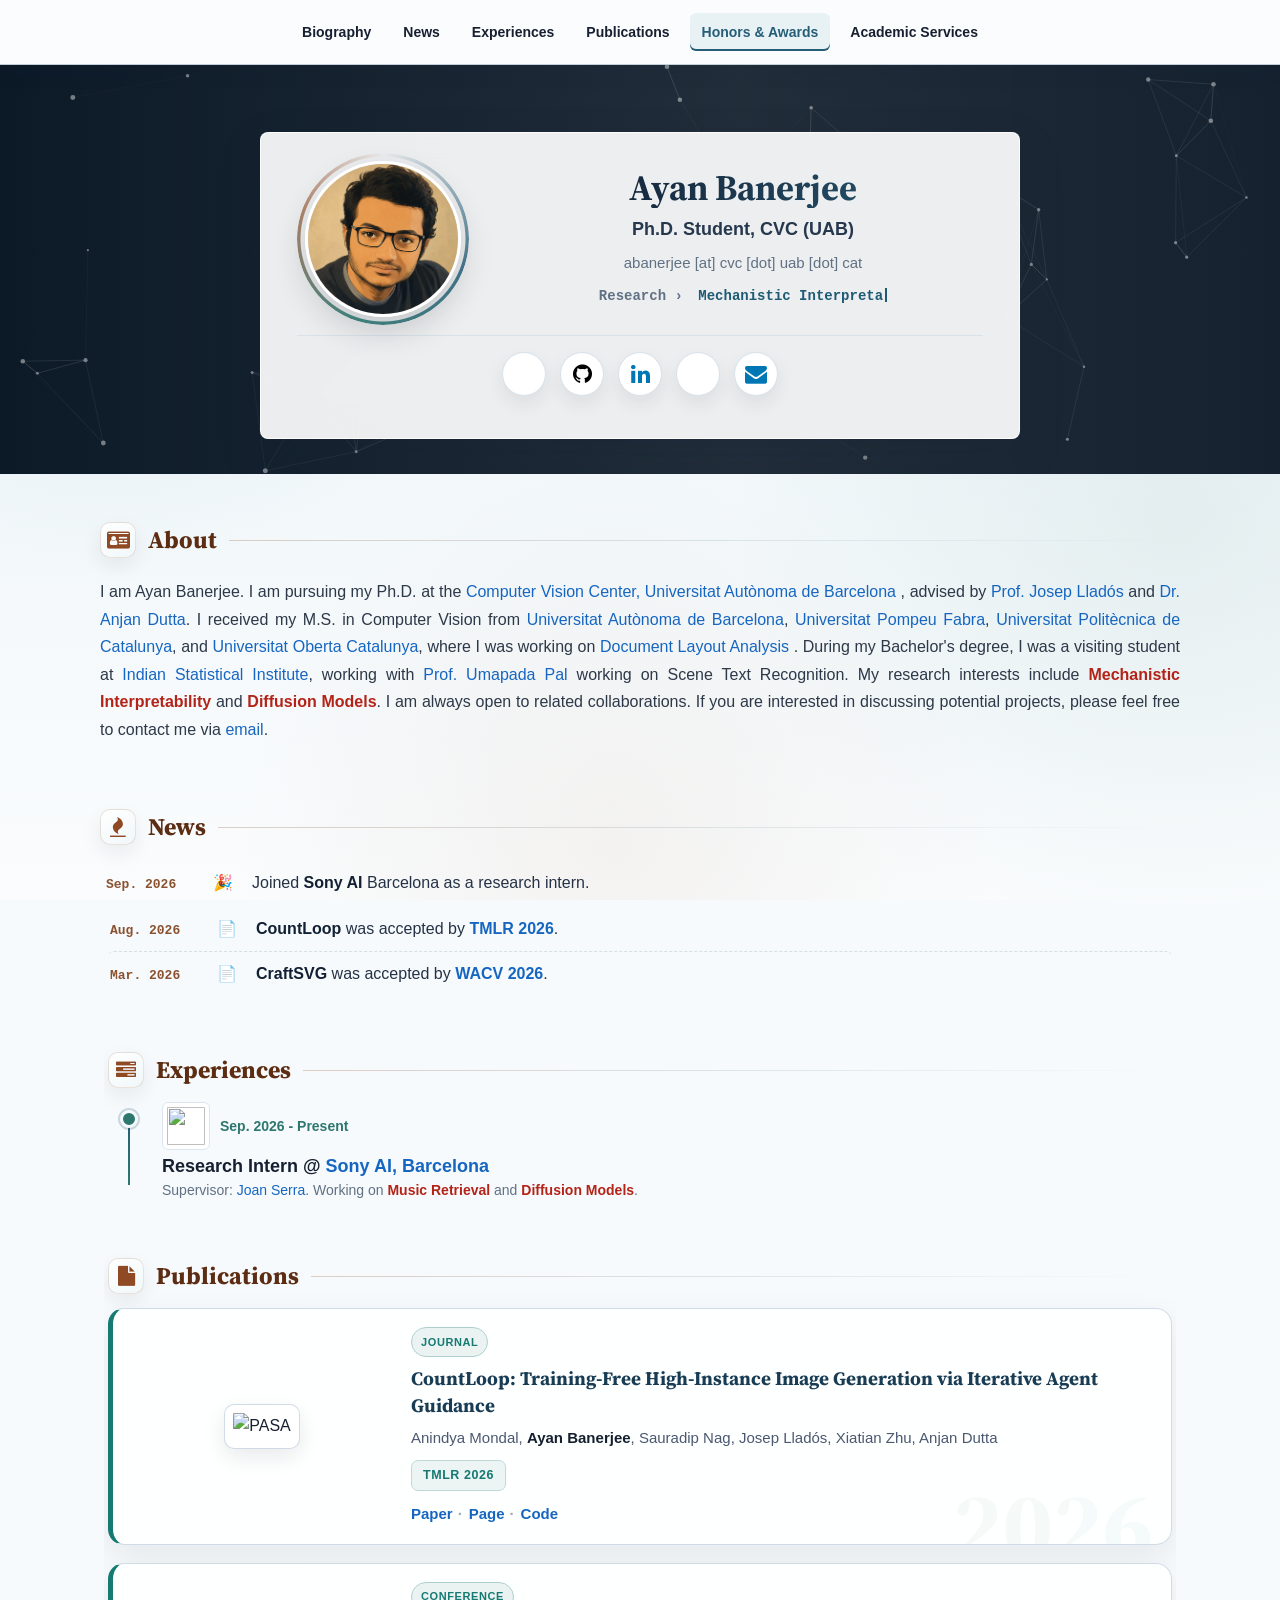
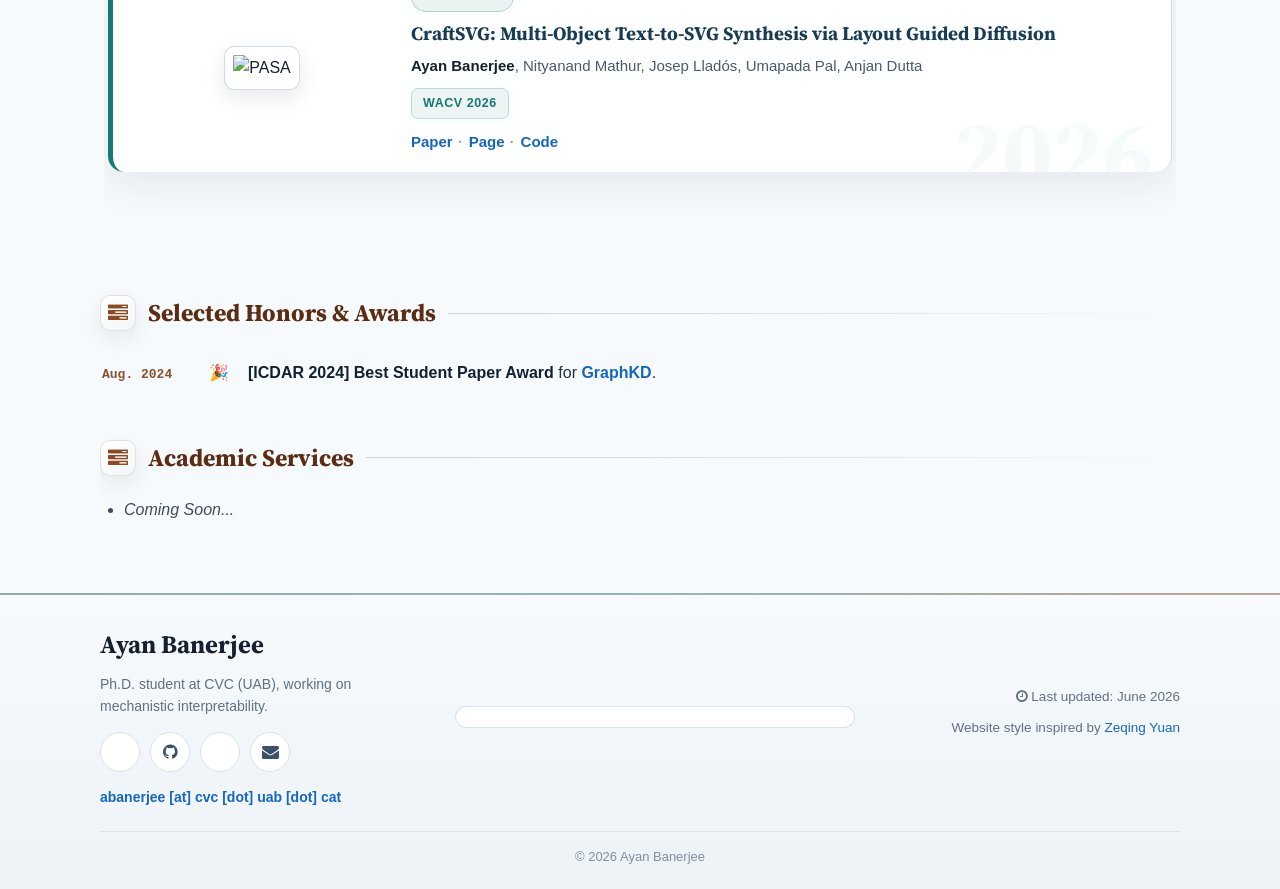
==== commit febbae05: "Revise news and experience sections in index.html Updated news items and timeline details for experi" ====
--- a/index.html
+++ b/index.html
@@ -279,18 +279,24 @@
   <!--<ul class="placeholder-list">
       <li><em>Coming Soon...</em></li>
     </ul>-->
+    <ul class="news-list">
+    <li class="news-item">
+      <time datetime="2026-08">Sep. 2026</time>
+      <span class="news-emoji" aria-hidden="true">🎉</span>
+      <span>Joined <strong>Sony AI</strong> Barcelona as a research intern.</span>
+    </li>
 
   <ul class="news-list">
     <li class="news-item">
       <time datetime="2026-08">Aug. 2026</time>
       <span class="news-emoji" aria-hidden="true">📄</span>
-      <span><strong>[TMLR]</strong> <strong>CountLoop</strong> was accepted by <a href="https://arxiv.org/abs/2508.16644" target="_blank">TMLR 2026</a>.</span>
+      <span><strong>CountLoop</strong> was accepted by <a href="https://arxiv.org/abs/2508.16644" target="_blank">TMLR 2026</a>.</span>
     </li>
 
     <li class="news-item">
       <time datetime="2026-03">Mar. 2026</time>
       <span class="news-emoji" aria-hidden="true">📄</span>
-      <span><strong>[WACV]</strong> <strong>CraftSVG</strong> was accepted by <a href="https://arxiv.org/abs/2404.00412" target="_blank">WACV 2026</a>.</span>
+      <span><strong>CraftSVG</strong> was accepted by <a href="https://arxiv.org/abs/2404.00412" target="_blank">WACV 2026</a>.</span>
     </li>
     <!--
     <li class="news-item">
@@ -311,32 +317,30 @@
   </ul>
 </div>
 -->
+<br><br>
 <div id="timeline" class="timeline-brief">
   <h1 class="md-heading text-left">
     <i class="fa fa-tasks" aria-hidden="true"></i>
     Experiences
   </h1>
-  <ul class="placeholder-list">
-      <li><em>Coming Soon...</em></li>
-    </ul>
-  <!--
+
   <div class="timeline-body">
 
     <div class="timeline-item">
       <div class="timeline-date">
-        <img class="social-icon" src="images/images/hkust-gz.png"/>
-        Aug. 2025 - Now
+        <img class="social-icon" src="https://yt3.googleusercontent.com/waY4SZ7dw5k1MpvPrrFgNMjFLDYSyx-baN0dK5ztpqkkVBkvj5SGNrn3YXDTd9UKADXQLootcA=s900-c-k-c0x00ffffff-no-rj"/>
+        Sep. 2026 - Present
       </div>
       <div class="timeline-title">
-        Research Assistant @ <a href="https://hkust-gz.edu.cn/" target="_blank">Hong Kong University of Science and Technology (Guangzhou)</a>
+        Research Intern @ <a href="https://ai.sony/" target="_blank">Sony AI, Barcelona</a>
       </div>
       <div class="timeline-desc">
         <div class="timeline-host">
-          Supervisor: <a href="https://haiyun-he.github.io/" target="_blank">Assistant Prof. Haiyun He</a>
+          Supervisor: <a href="https://serrjoa.github.io/" target="_blank">Joan Serra</a>. Working on <span class="research-highlight">Music Retrieval</span> and <span class="research-highlight">Diffusion Models</span>.
         </div>
       </div>
     </div>
-
+    <!--
     <div class="timeline-item">
       <div class="timeline-date">
         <img class="social-icon wide-logo" src="https://www.zhipuai.cn/logo-en.svg" alt="Z.AI logo"/>
@@ -383,8 +387,9 @@
     </div>
 
   </div>
+-->
 </div>
--->
+<br><br>
 <div id="publications" class="publications">
   <h1 class="md-heading text-left">
     <i class="fa fa-file" aria-hidden="true"></i>
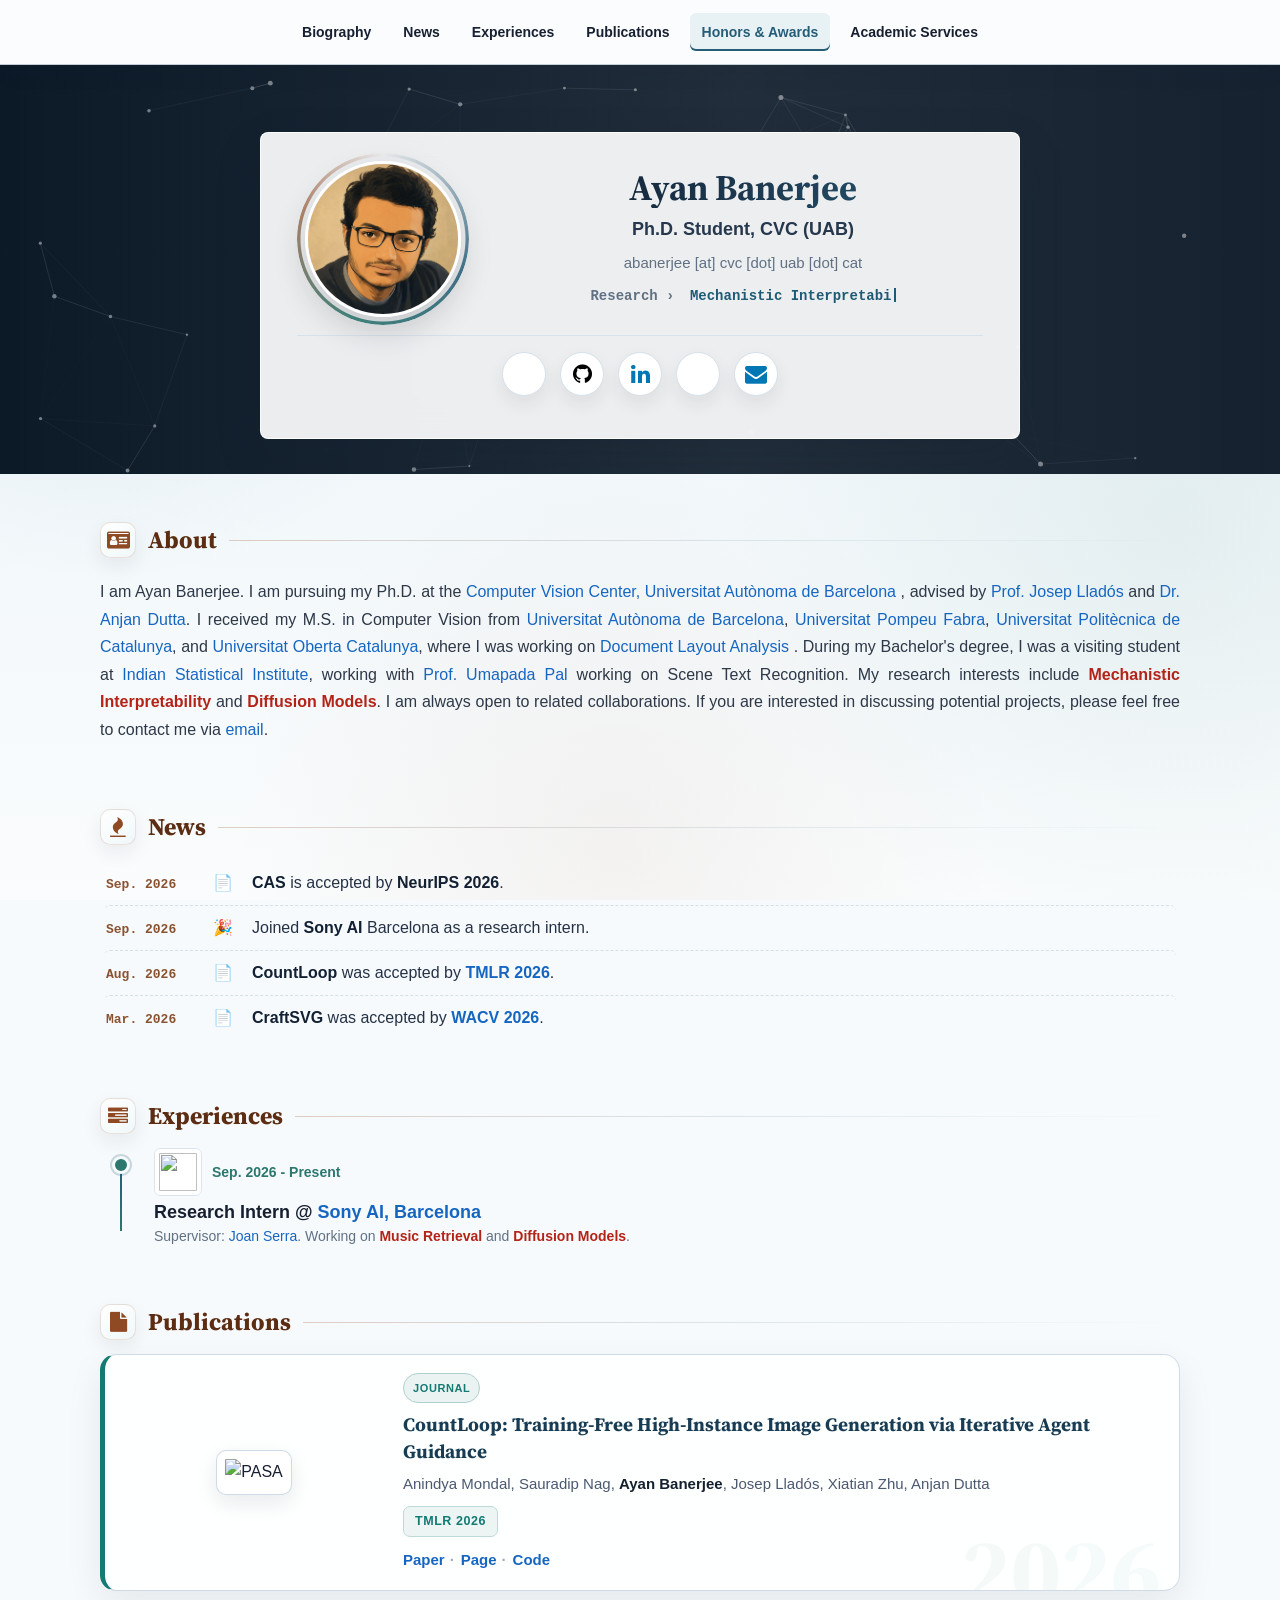
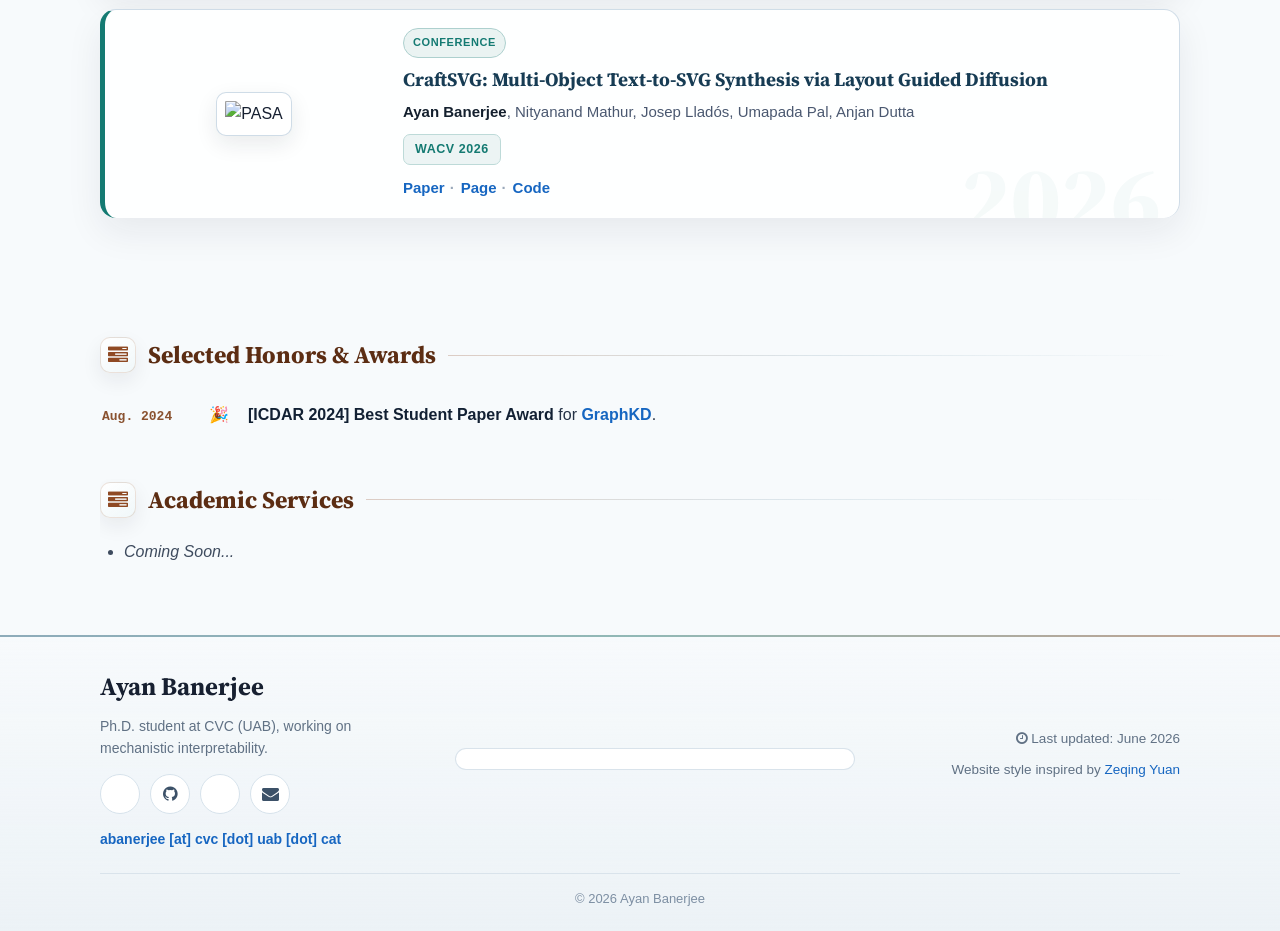
==== commit 5c32c243: "Update news items and authors in index.html" ====
--- a/index.html
+++ b/index.html
@@ -279,14 +279,20 @@
   <!--<ul class="placeholder-list">
       <li><em>Coming Soon...</em></li>
     </ul>-->
-    <ul class="news-list">
+  <ul class="news-list">
+    <li class="news-item">
+      <time datetime="2026-08">Sep. 2026</time>
+      <span class="news-emoji" aria-hidden="true">📄</span>
+      <span><strong>CAS</strong> is accepted by <strong>NeurIPS 2026</strong>.</span>
+    </li>
+  
     <li class="news-item">
       <time datetime="2026-08">Sep. 2026</time>
       <span class="news-emoji" aria-hidden="true">🎉</span>
       <span>Joined <strong>Sony AI</strong> Barcelona as a research intern.</span>
     </li>
 
-  <ul class="news-list">
+
     <li class="news-item">
       <time datetime="2026-08">Aug. 2026</time>
       <span class="news-emoji" aria-hidden="true">📄</span>
@@ -298,6 +304,7 @@
       <span class="news-emoji" aria-hidden="true">📄</span>
       <span><strong>CraftSVG</strong> was accepted by <a href="https://arxiv.org/abs/2404.00412" target="_blank">WACV 2026</a>.</span>
     </li>
+  </ul>
     <!--
     <li class="news-item">
       <time datetime="2025-08">Aug. 2025</time>
@@ -412,7 +419,7 @@
         </div>
         <div class="authors">
           <font style="font-size: 11pt;">
-            Anindya Mondal, <b>Ayan Banerjee</b>, Sauradip Nag, Josep Lladós, Xiatian Zhu, Anjan Dutta
+            Anindya Mondal, Sauradip Nag, <b>Ayan Banerjee</b>, Josep Lladós, Xiatian Zhu, Anjan Dutta
           </font>
         </div>
         <div class="publish">
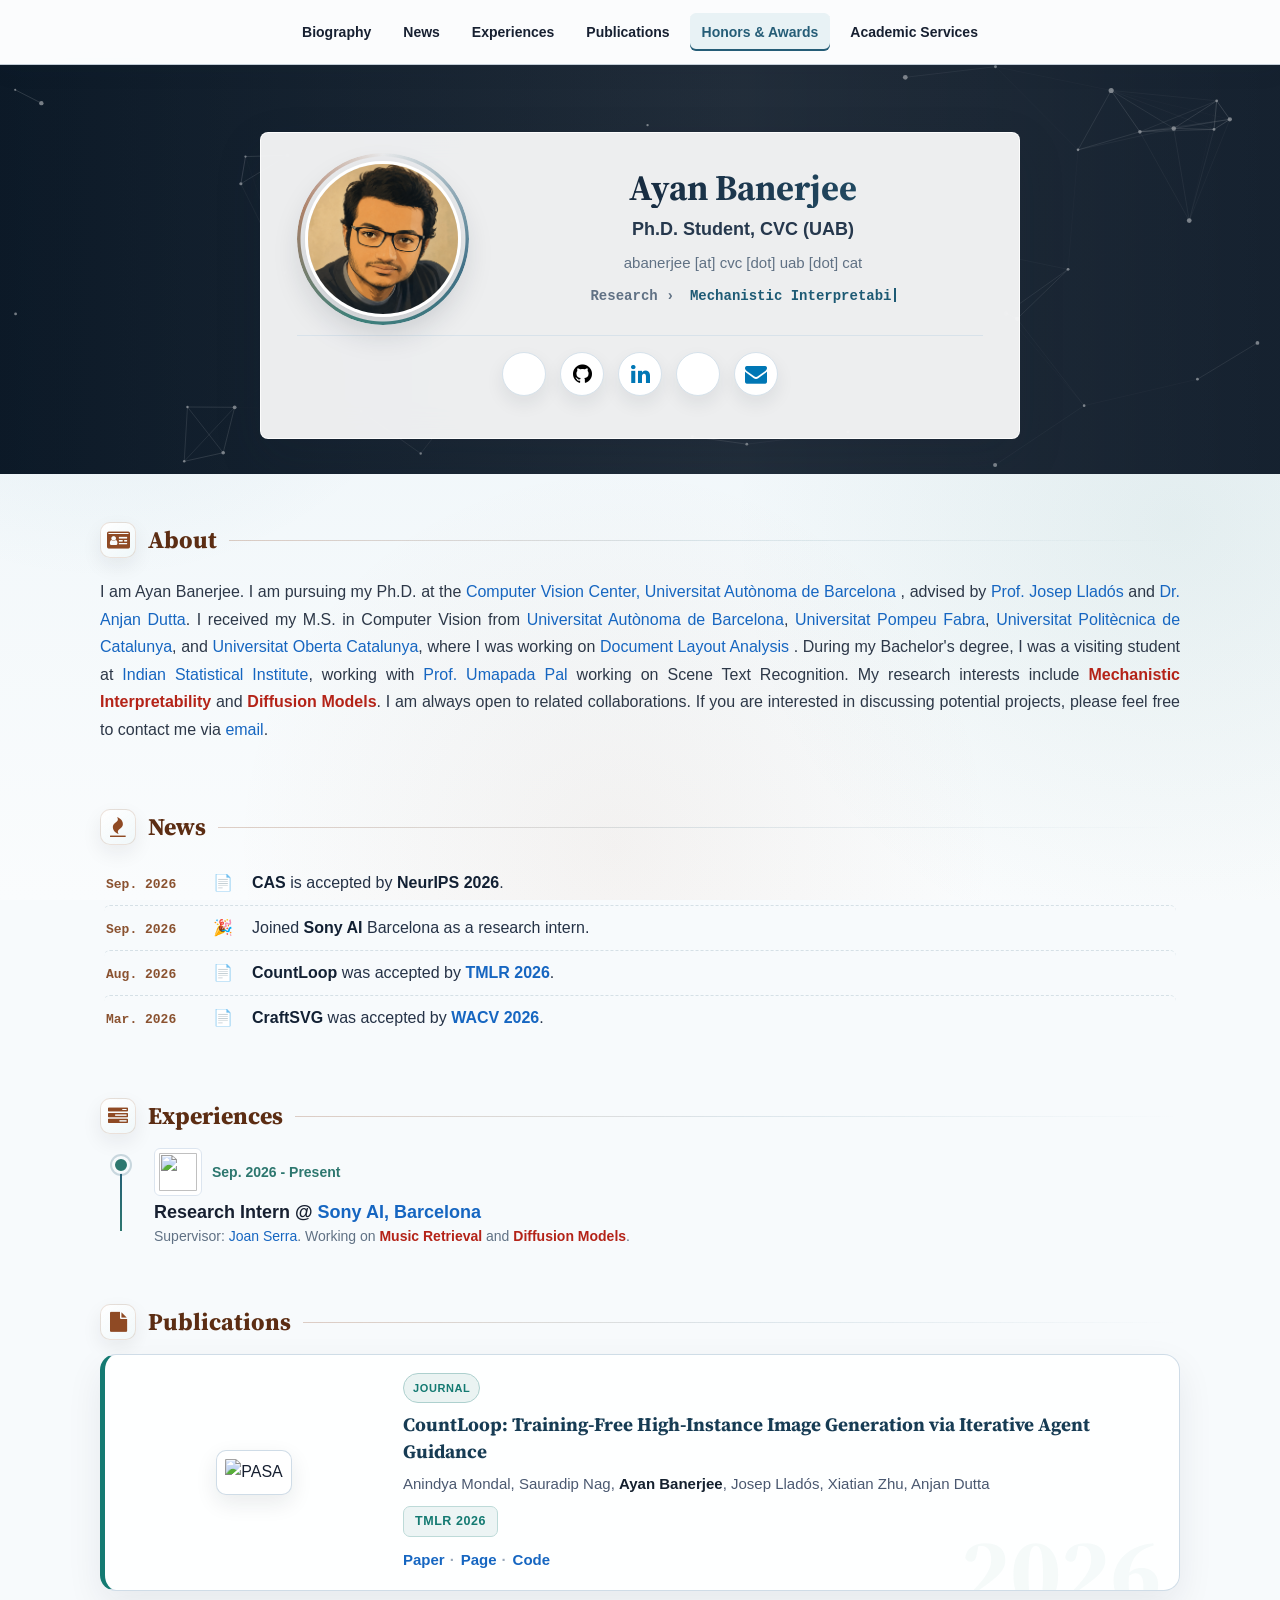
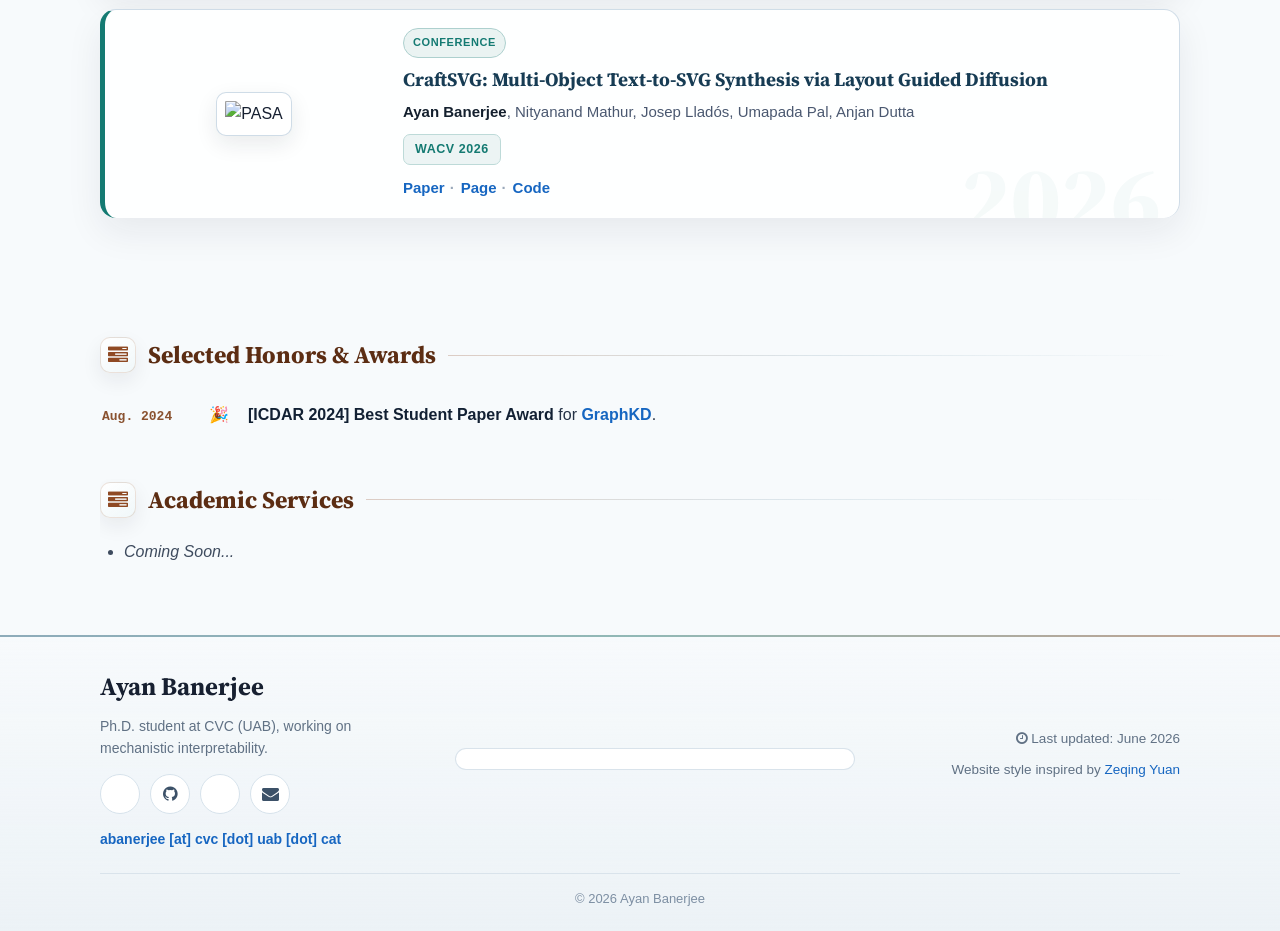
==== commit d421e5a8: "deleting unnecessary files" ====
--- a/index.html
+++ b/index.html
@@ -33,7 +33,7 @@
   <meta name="keywords" lang="en" content="Ayan Banerjee" />
   
 
-  <link rel="icon" href="data:image/svg+xml,%3Csvg xmlns='http://www.w3.org/2001/svg' viewBox='0 0 100 100'%3E%3Ctext y='0.9em' font-size='90'%3E%F0%9F%8C%9F%3C/text%3E%3C/svg%3E">
+  <link type="image/png" sizes="32x32" rel="icon" href=".../icons8-sleeping-fluent-32.png">
   <link rel="stylesheet" href="main.css">
   <link rel="stylesheet" href="https://maxcdn.bootstrapcdn.com/font-awesome/4.7.0/css/font-awesome.min.css">
   <link rel="stylesheet" href="https://cdn.jsdelivr.net/gh/jpswalsh/academicons@1/css/academicons.min.css">
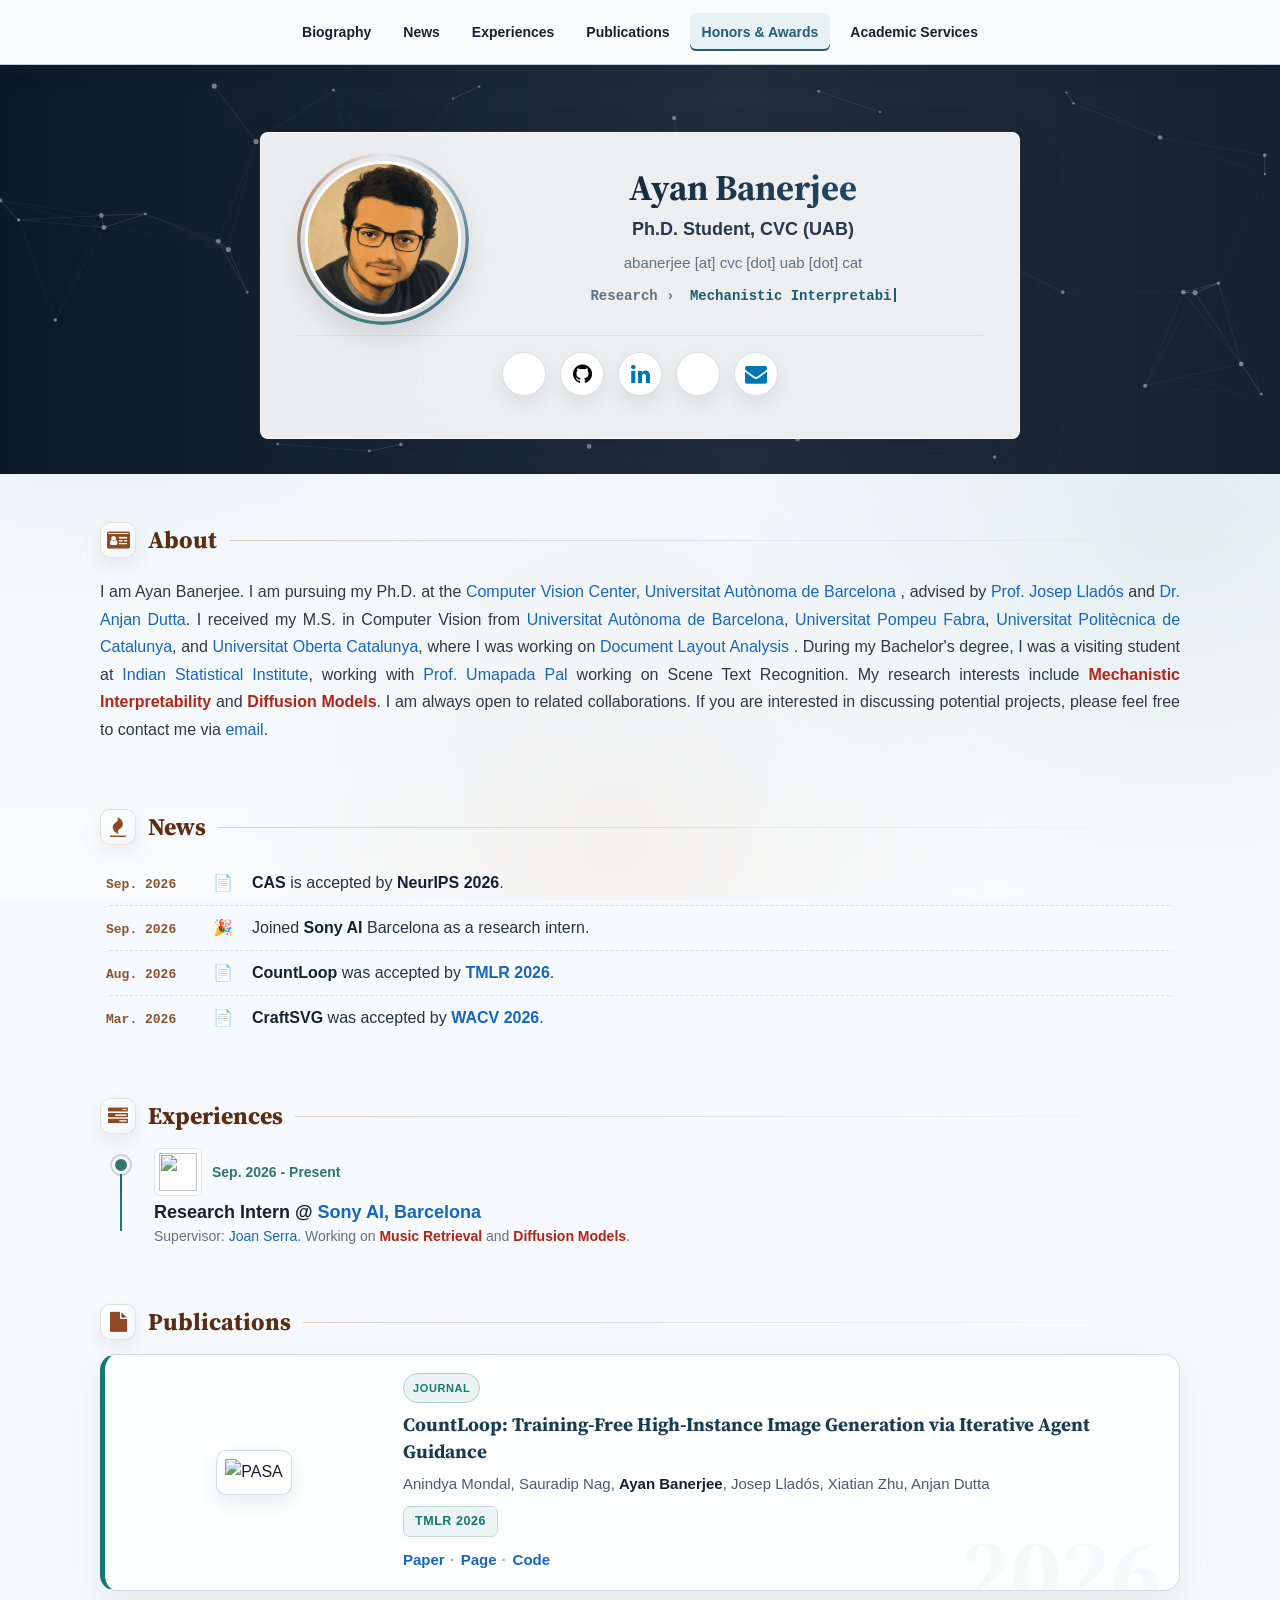
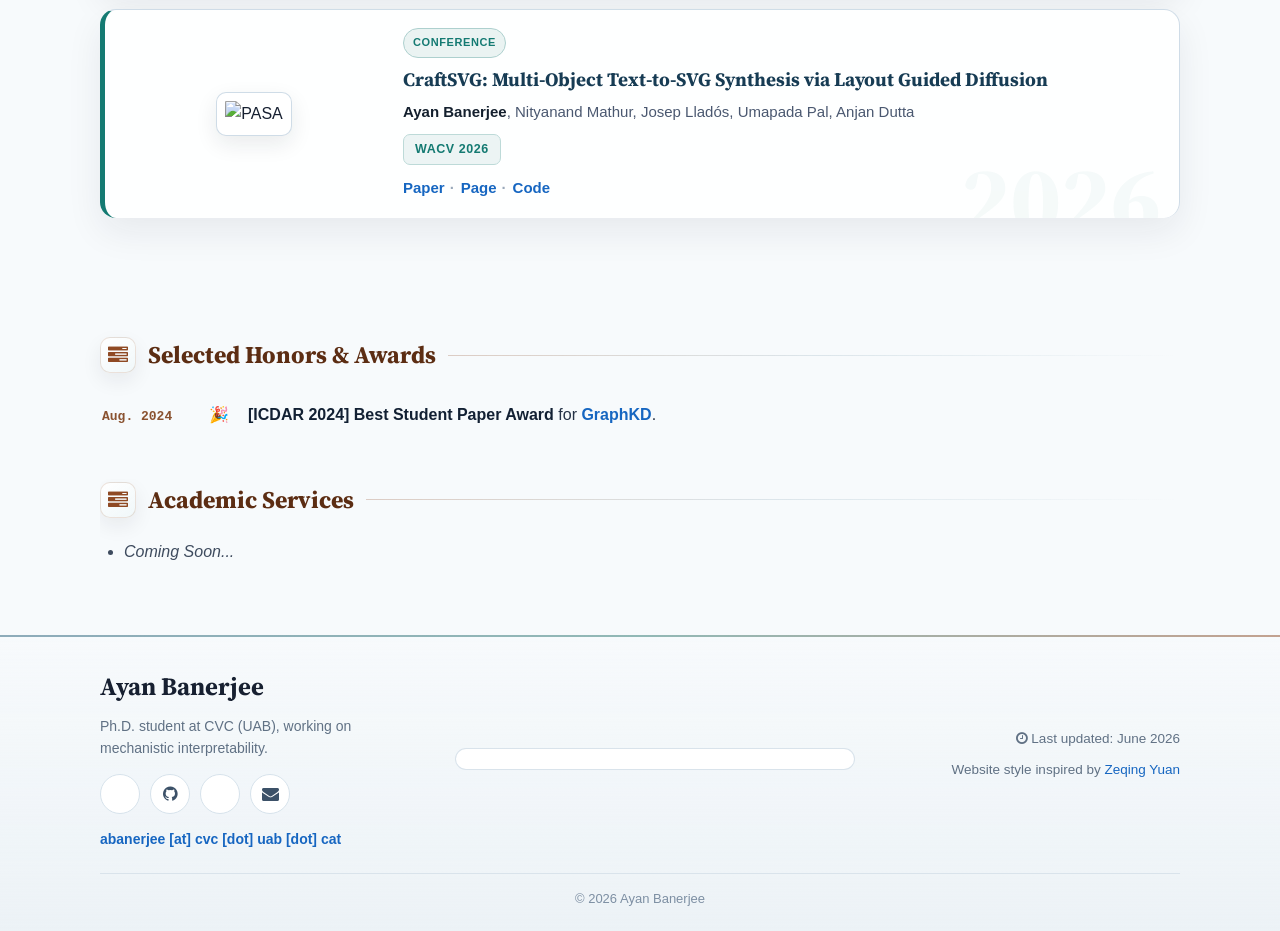
==== commit 9f0f0cec: "adding sleeping icon" ====
--- a/index.html
+++ b/index.html
@@ -33,7 +33,7 @@
   <meta name="keywords" lang="en" content="Ayan Banerjee" />
   
 
-  <link type="image/png" sizes="32x32" rel="icon" href=".../icons8-sleeping-fluent-32.png">
+  <link type="image/png" sizes="32x32" rel="icon" href="images/sleep.ico">
   <link rel="stylesheet" href="main.css">
   <link rel="stylesheet" href="https://maxcdn.bootstrapcdn.com/font-awesome/4.7.0/css/font-awesome.min.css">
   <link rel="stylesheet" href="https://cdn.jsdelivr.net/gh/jpswalsh/academicons@1/css/academicons.min.css">
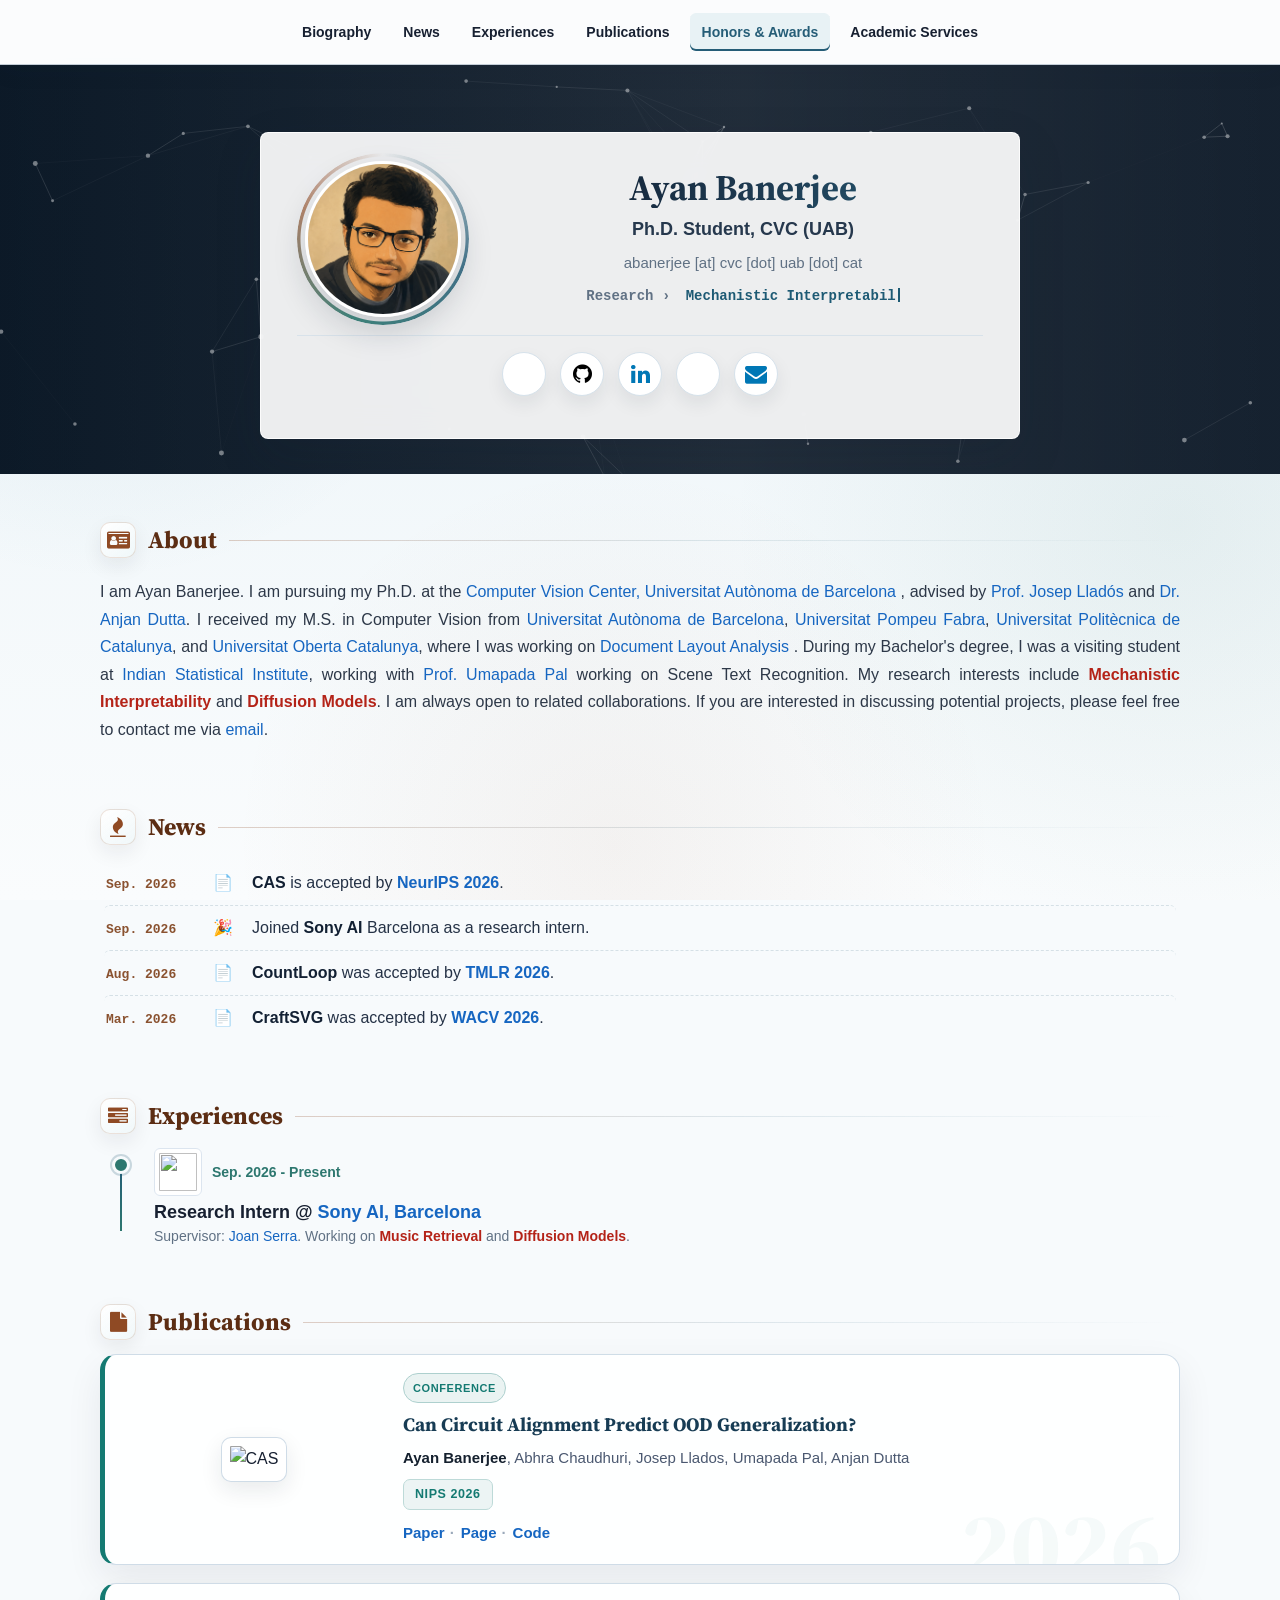
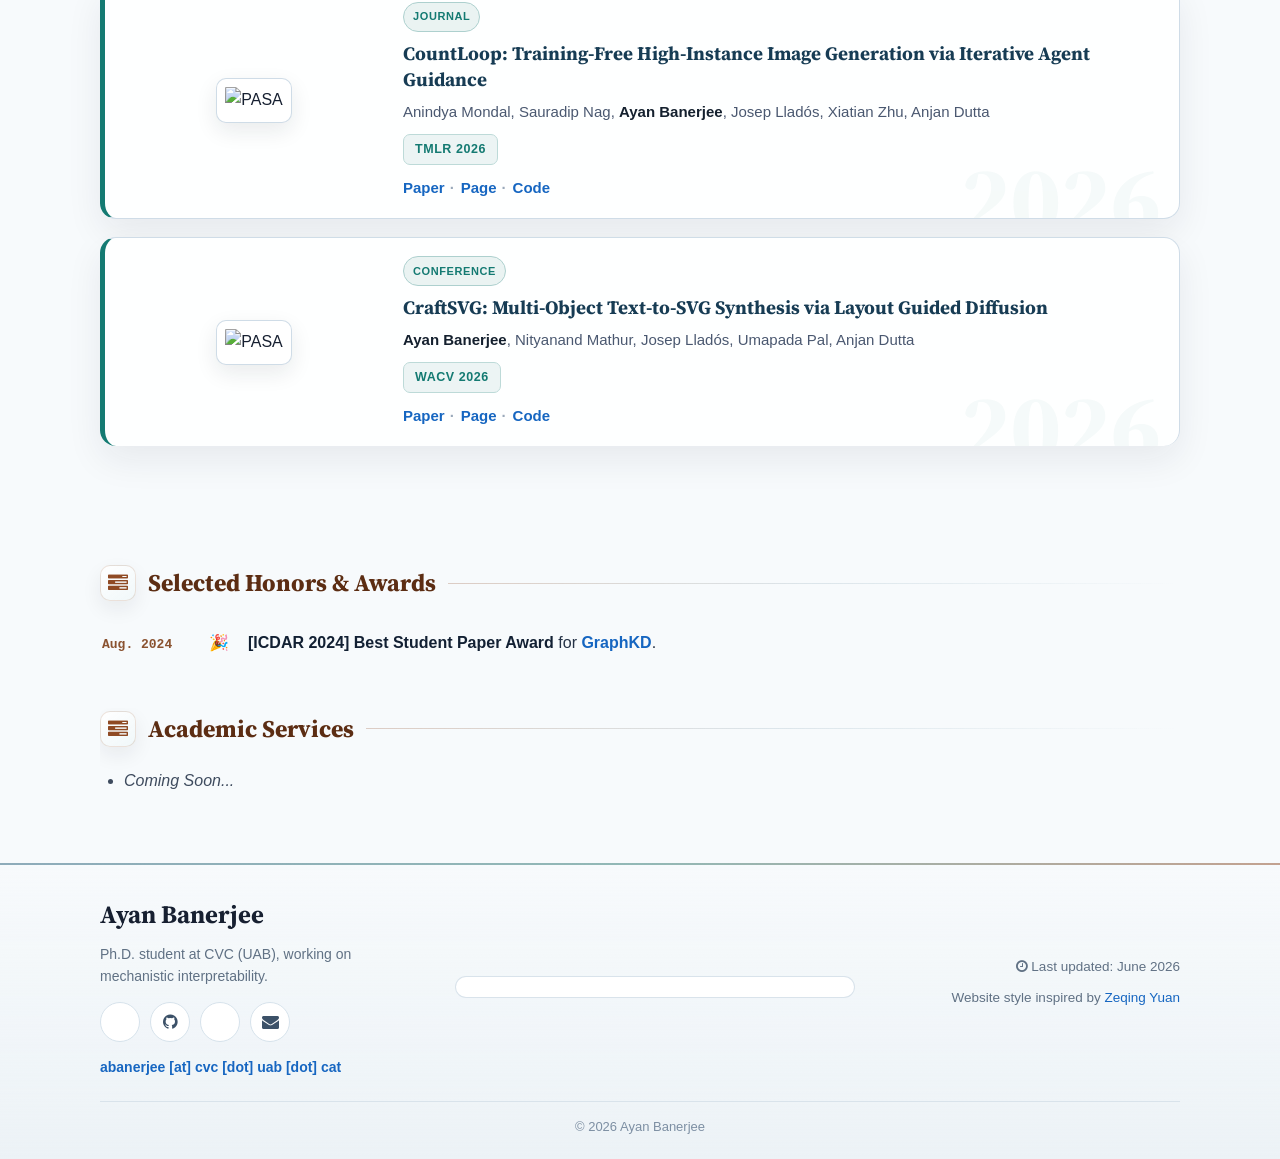
==== commit cc1e9ec5: "add neurips project" ====
--- a/index.html
+++ b/index.html
@@ -2,23 +2,6 @@
 <html>
 
   <head>
-
-  <!-- Global site tag (gtag.js) - Google Analytics -->
-  <!-- <script async src="https://www.googletagmanager.com/gtag/js?id=G-RFR2GFKT75"></script>
-  <script>
-    window.dataLayer = window.dataLayer || [];
-    function gtag(){dataLayer.push(arguments);}
-    gtag('js', new Date());
-  
-    gtag('config', 'G-RFR2GFKT75');
-  </script> -->
-  <!-- Google Tag Manager -->
-  <!-- <script>(function(w,d,s,l,i){w[l]=w[l]||[];w[l].push({'gtm.start':
-  new Date().getTime(),event:'gtm.js'});var f=d.getElementsByTagName(s)[0],
-  'https://www.googletagmanager.com/gtm.js?id='+i+dl;f.parentNode.insertBefore(j,f);
-  j=d.createElement(s),dl=l!='dataLayer'?'&l='+l:'';j.async=true;j.src=
-  })(window,document,'script','dataLayer','GTM-NC38VTD');</script> -->
-  <!-- End Google Tag Manager -->
 
   <meta charset="utf-8">
   <meta http-equiv="X-UA-Compatible" content="IE=edge">
@@ -283,7 +266,7 @@
     <li class="news-item">
       <time datetime="2026-08">Sep. 2026</time>
       <span class="news-emoji" aria-hidden="true">📄</span>
-      <span><strong>CAS</strong> is accepted by <strong>NeurIPS 2026</strong>.</span>
+      <span><strong>CAS</strong> is accepted by <a href="https://arxiv.org/abs/2609.31996" target="_blank">NeurIPS 2026</a>.</span>
     </li>
   
     <li class="news-item">
@@ -405,6 +388,33 @@
   
   <div class="pub-list">
     <!--PASA-->
+        <div class="pub pub-conference" data-selected="true" data-year="2026">
+      <div class="pub-left" data-venue="NeurIPS 2026">
+        <img class="intro-img frame" src="https://arxiv.org/html/2609.31996v1/teaser_circuits.png" alt="CAS">
+      </div>
+      <div class="pub-right">
+        <div class="pub-eyebrow">
+          <span class="pub-kind">Conference</span>
+          <!--<span class="pub-rank">CCF A</span>-->
+        </div>
+        <div class="title">
+          Can Circuit Alignment Predict OOD Generalization?
+        </div>
+        <div class="authors">
+          <font style="font-size: 11pt;">
+            <b>Ayan Banerjee</b>, Abhra Chaudhuri, Josep Llados, Umapada Pal, Anjan Dutta
+          </font>
+        </div>
+        <div class="publish">
+          <span class="place">NIPS 2026</span>
+        </div>
+        <div class="tags">
+          <a class="tag" href="https://arxiv.org/abs/2609.31996" target="_blank">Paper</a>
+          <a class="tag" href="cas.html" target="_blank">Page</a>
+          <a class="tag" href="https://github.com/ayanban011/ACE" target="_blank">Code</a>
+        </div>
+      </div>
+    </div>
     <div class="pub pub-conference" data-selected="true" data-year="2026">
       <div class="pub-left" data-venue="TMLR 2026">
         <img class="intro-img frame" src="https://arxiv.org/html/2508.16644v4/figs/model_countloop.png" alt="PASA">
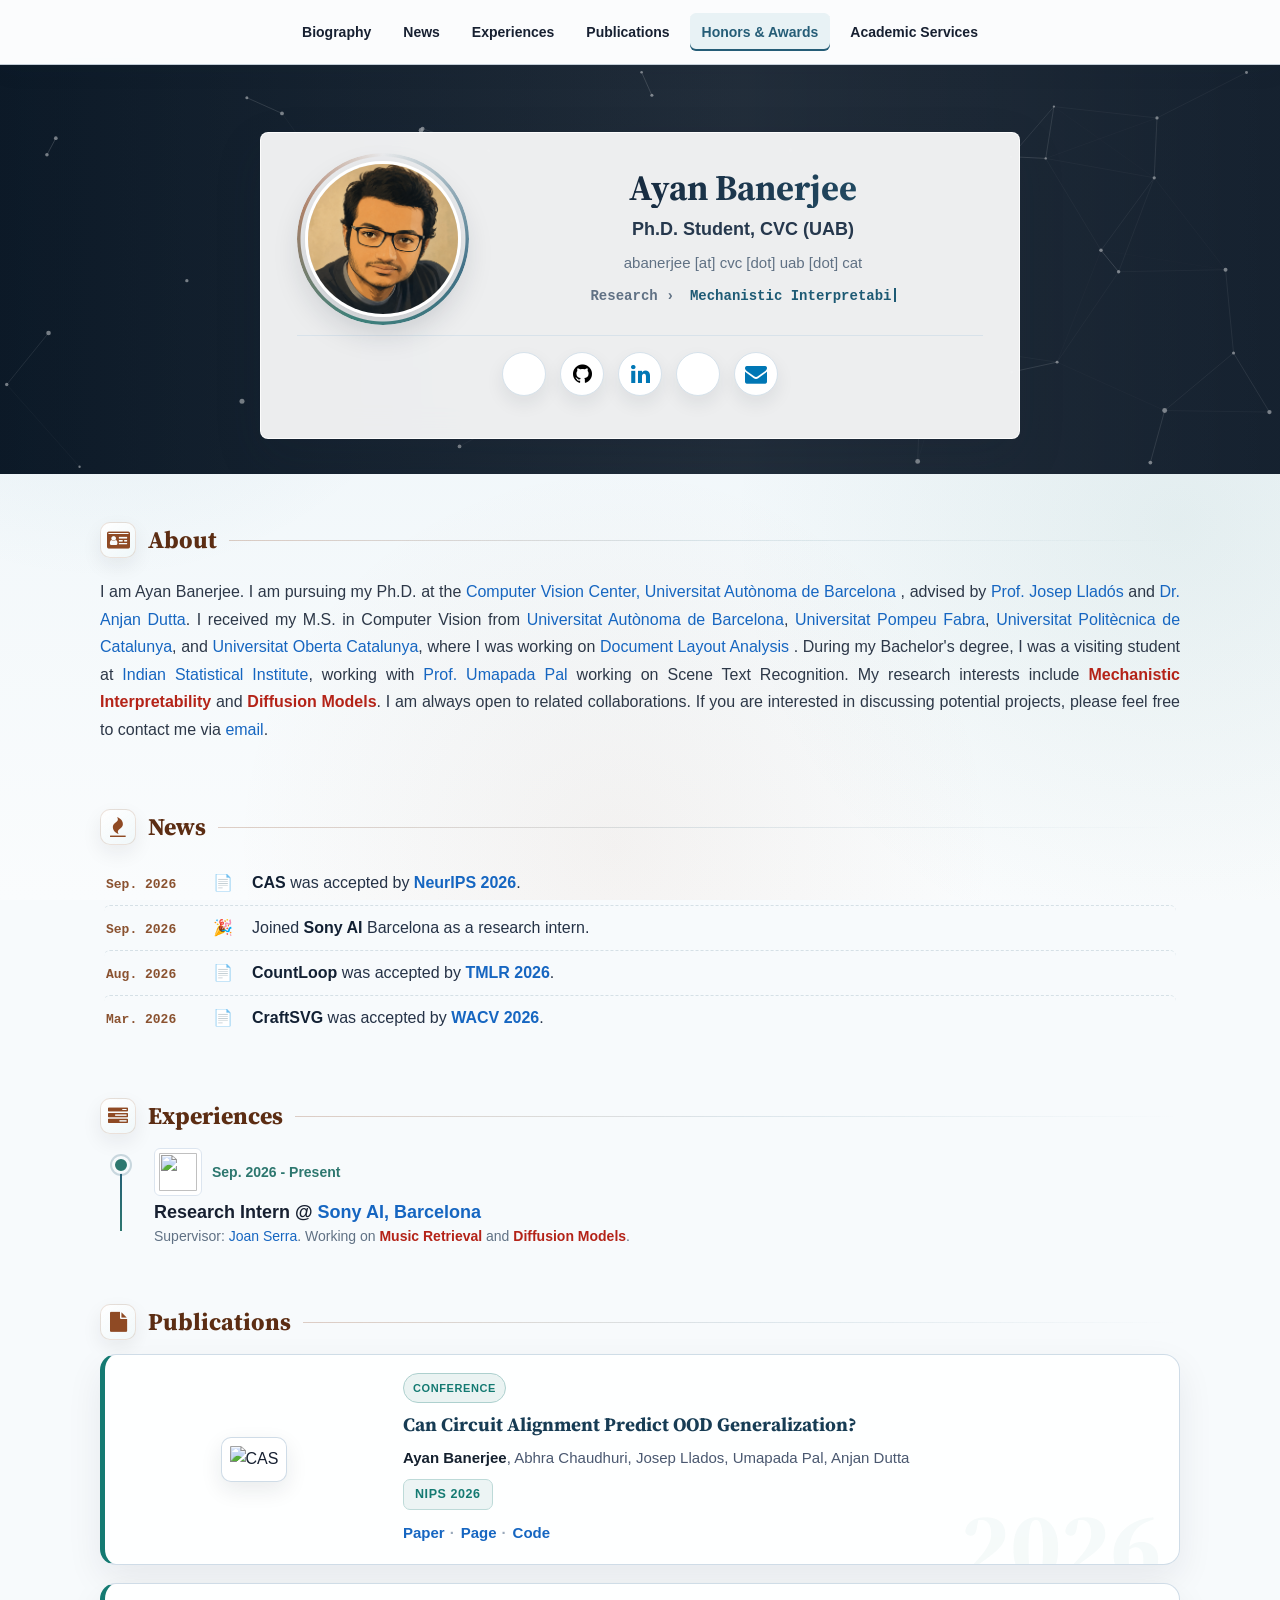
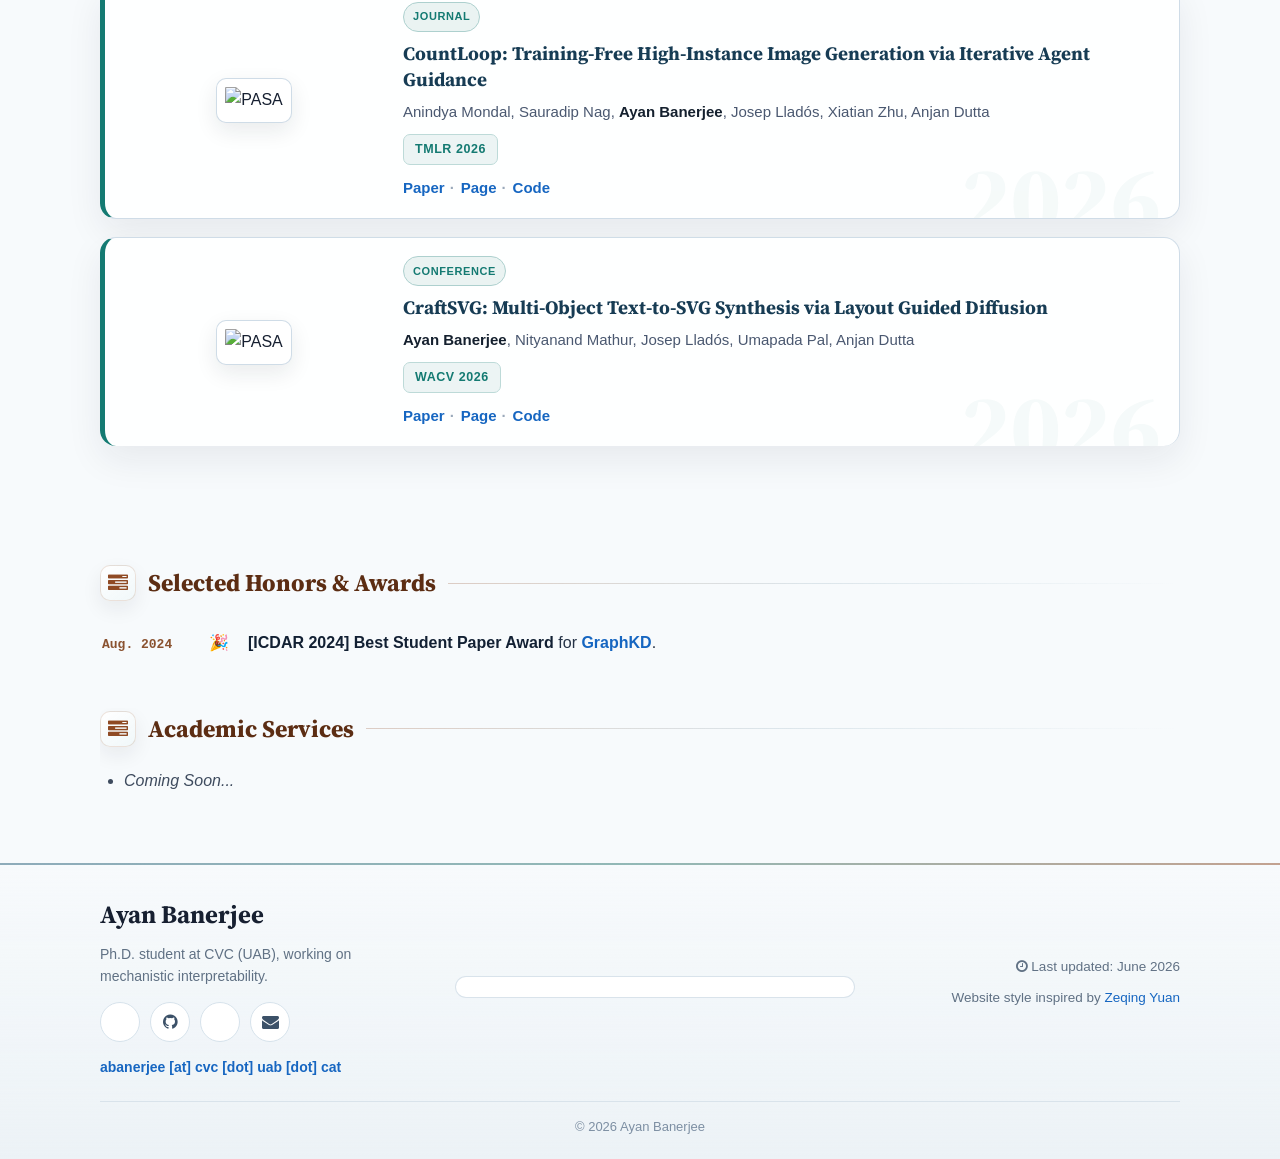
==== commit b7d55360: "minor fix" ====
--- a/index.html
+++ b/index.html
@@ -266,7 +266,7 @@
     <li class="news-item">
       <time datetime="2026-08">Sep. 2026</time>
       <span class="news-emoji" aria-hidden="true">📄</span>
-      <span><strong>CAS</strong> is accepted by <a href="https://arxiv.org/abs/2609.31996" target="_blank">NeurIPS 2026</a>.</span>
+      <span><strong>CAS</strong> was accepted by <a href="https://arxiv.org/abs/2609.31996" target="_blank">NeurIPS 2026</a>.</span>
     </li>
   
     <li class="news-item">
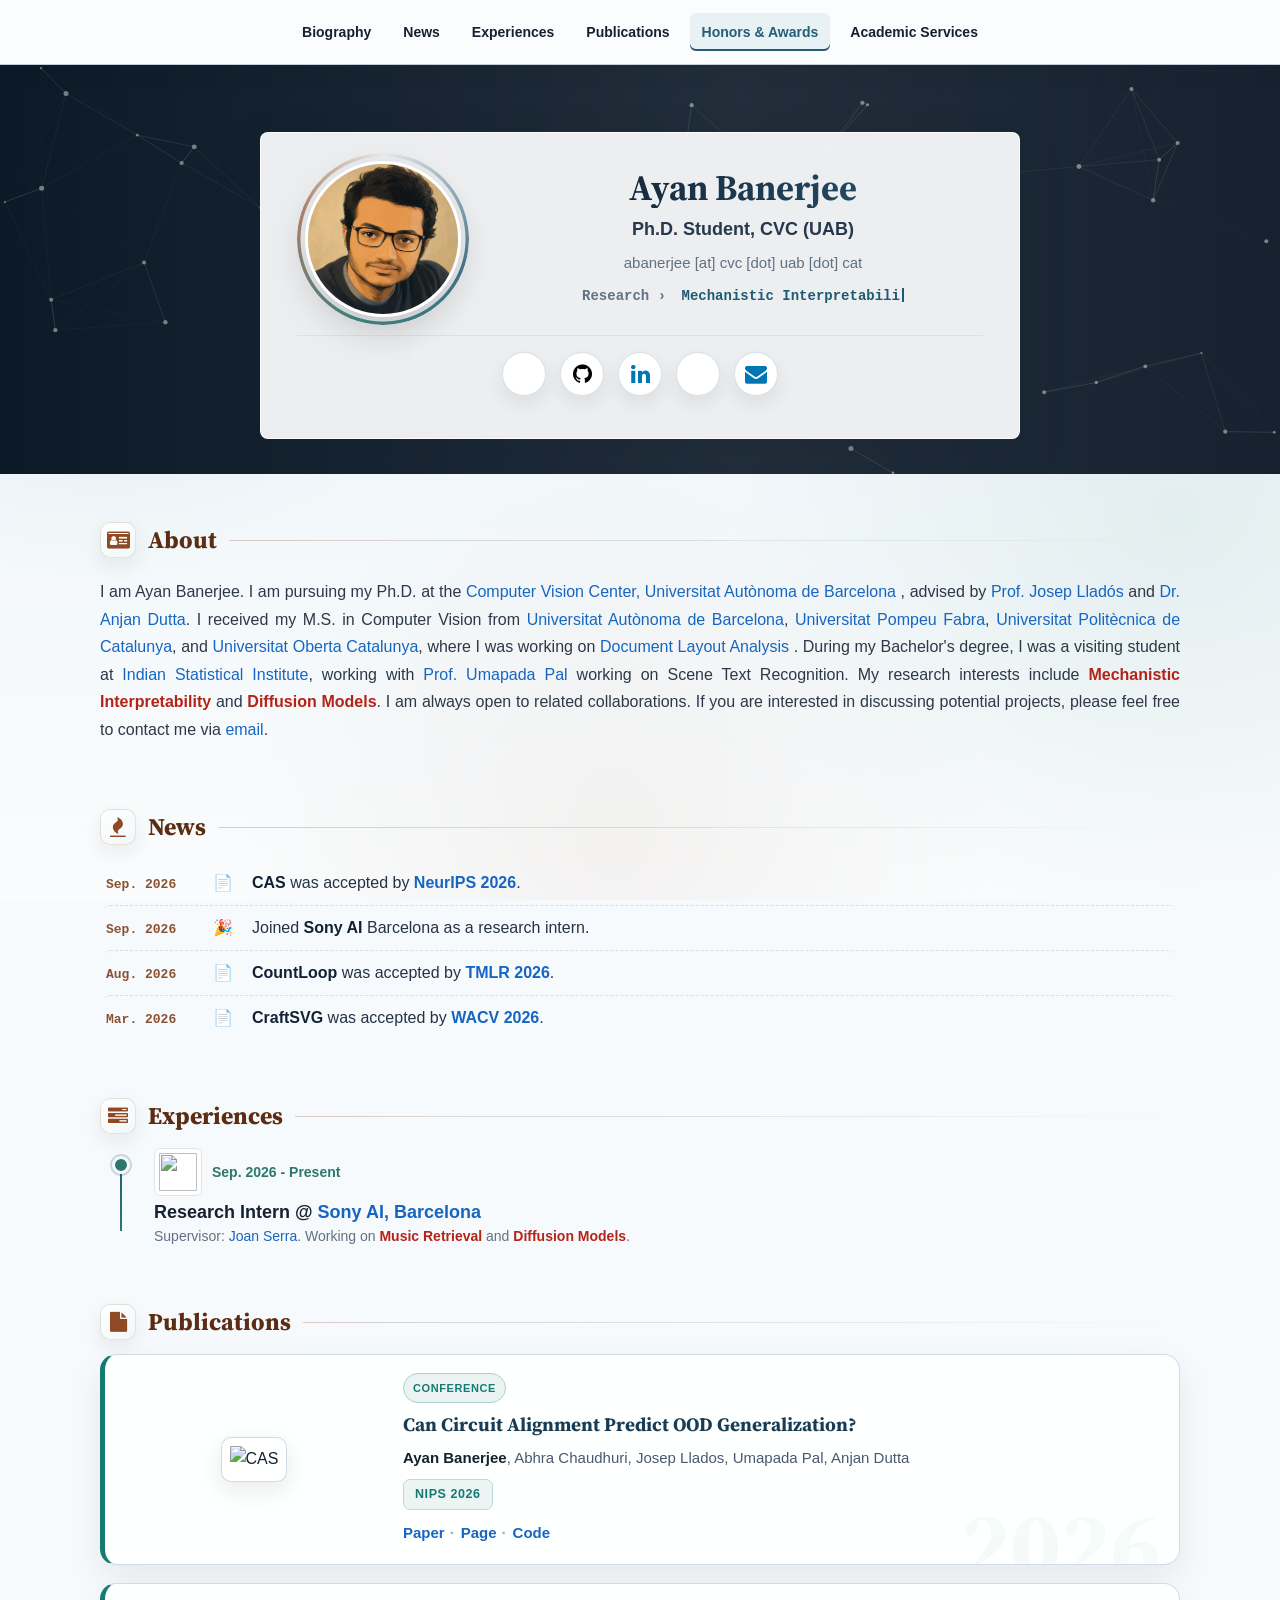
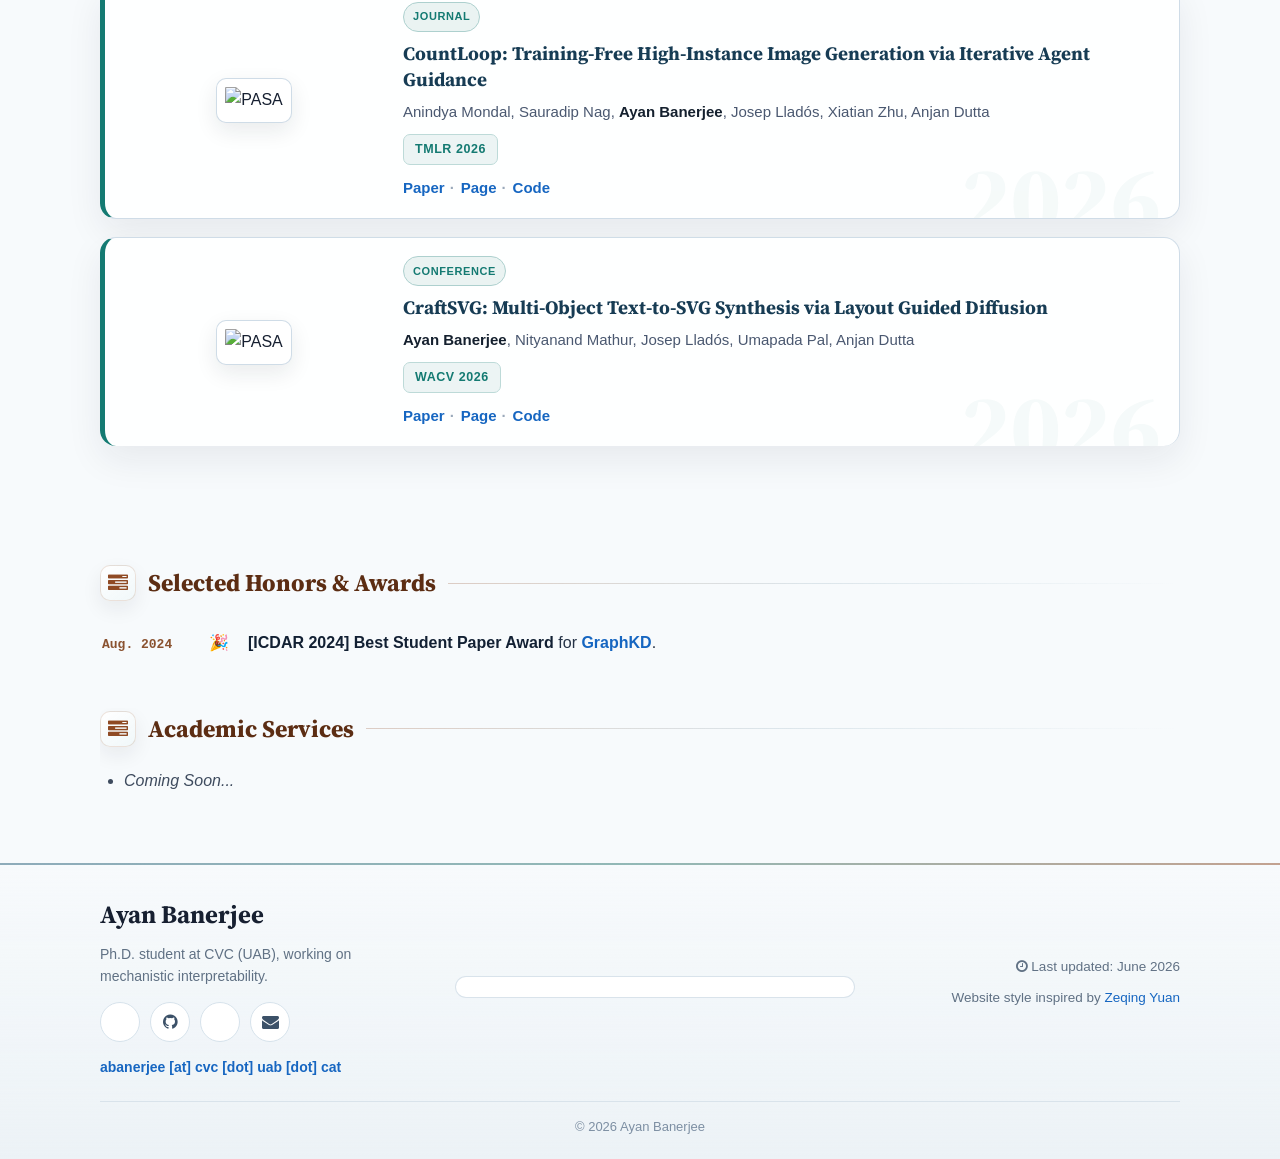
==== commit d90dcf8c: "Update resume link in index.html" ====
--- a/index.html
+++ b/index.html
@@ -135,7 +135,7 @@
             <span></span>
           </a>
          
-          <a href="work/Resume_AyanBanerjee.pdf" target="_blank" class="icon-button github">
+          <a href="work/AyanBanerjeeCV.pdf" target="_blank" class="icon-button github">
             <i class="ai ai-cv icon-github"></i>
             <span></span>
           </a>
